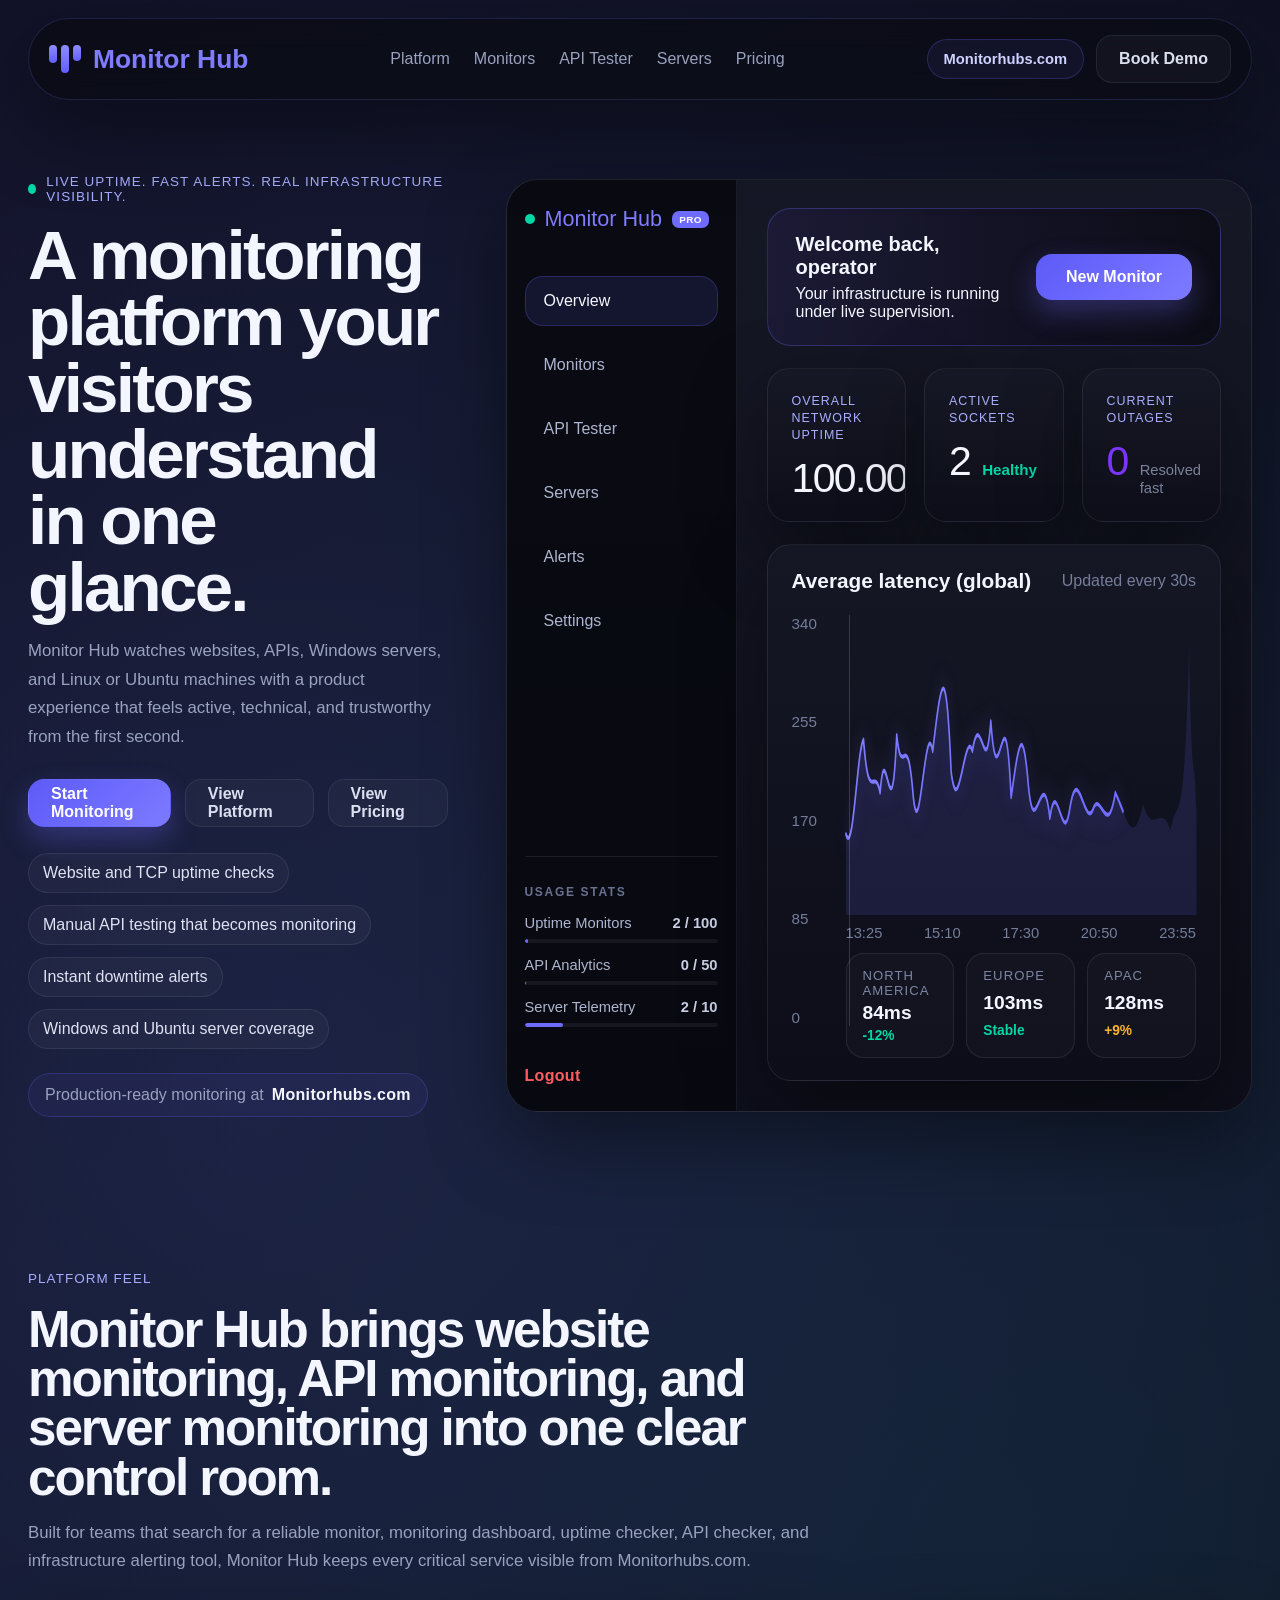
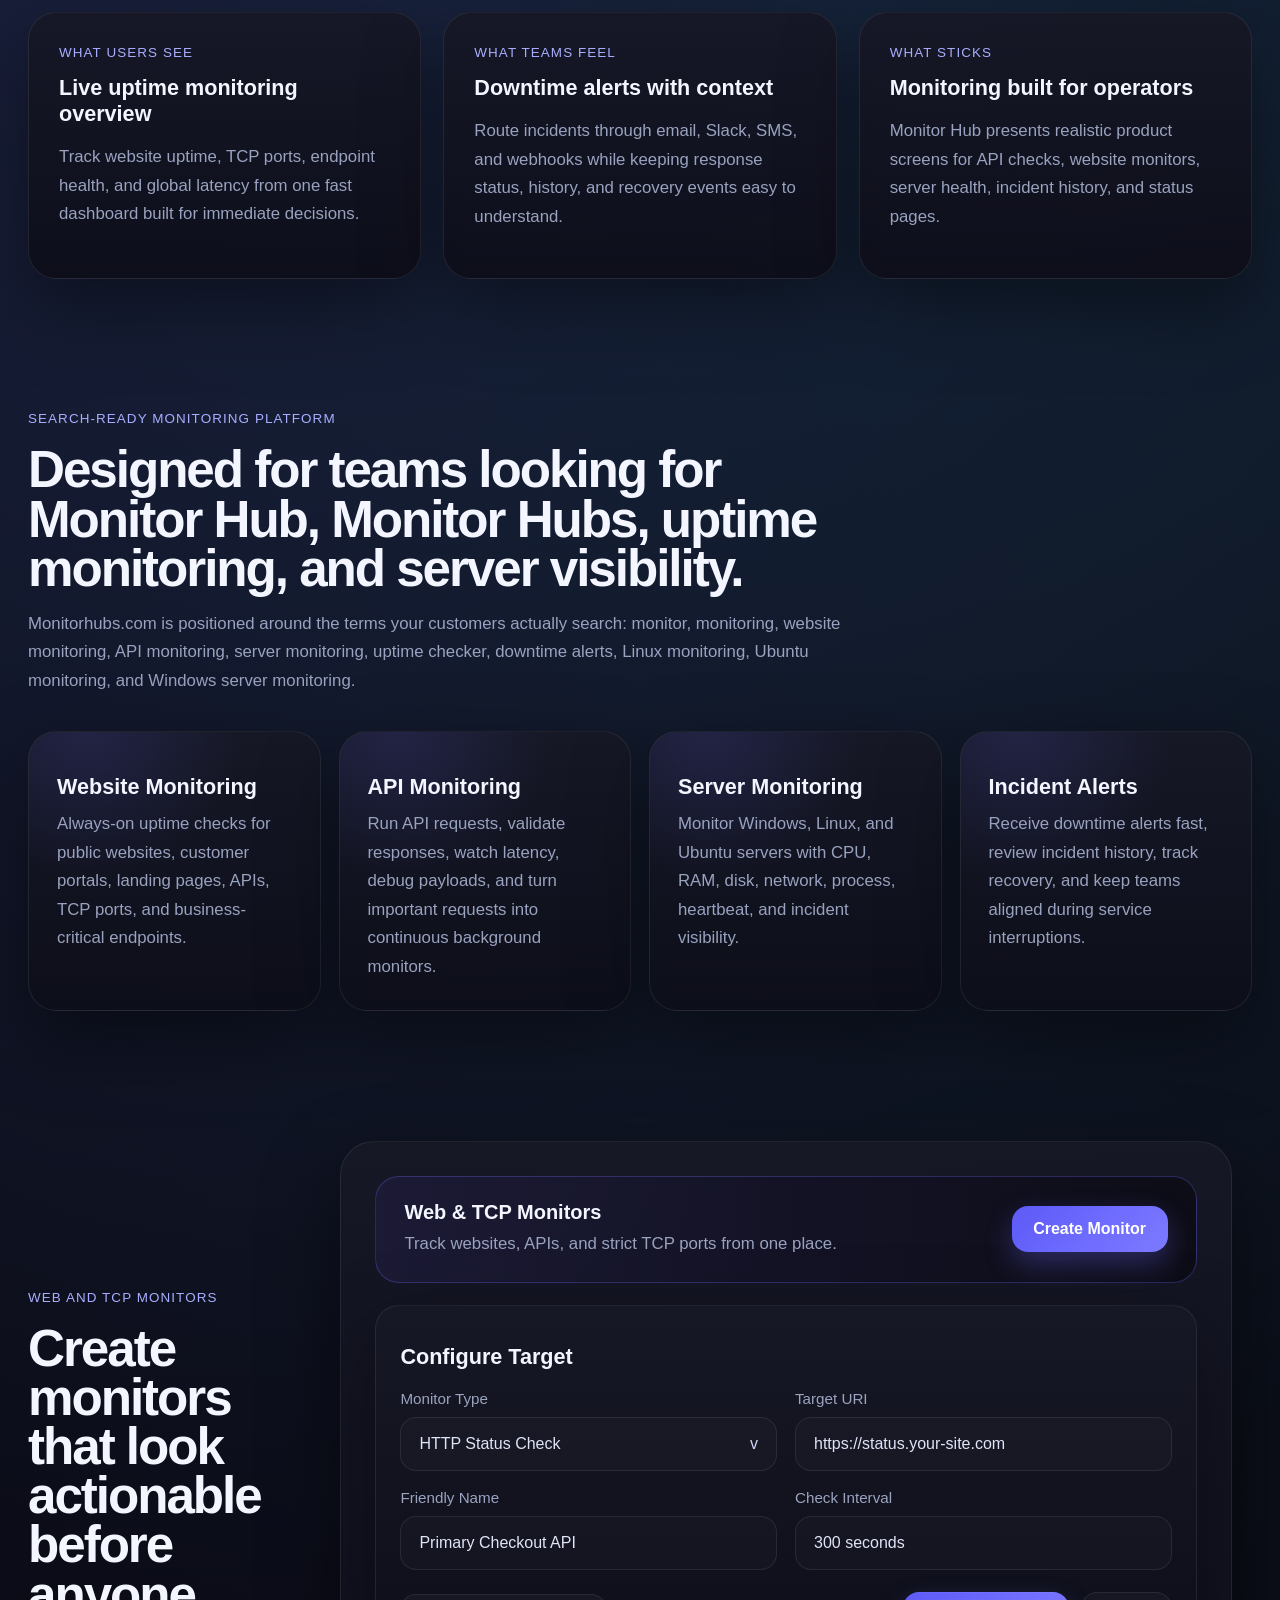
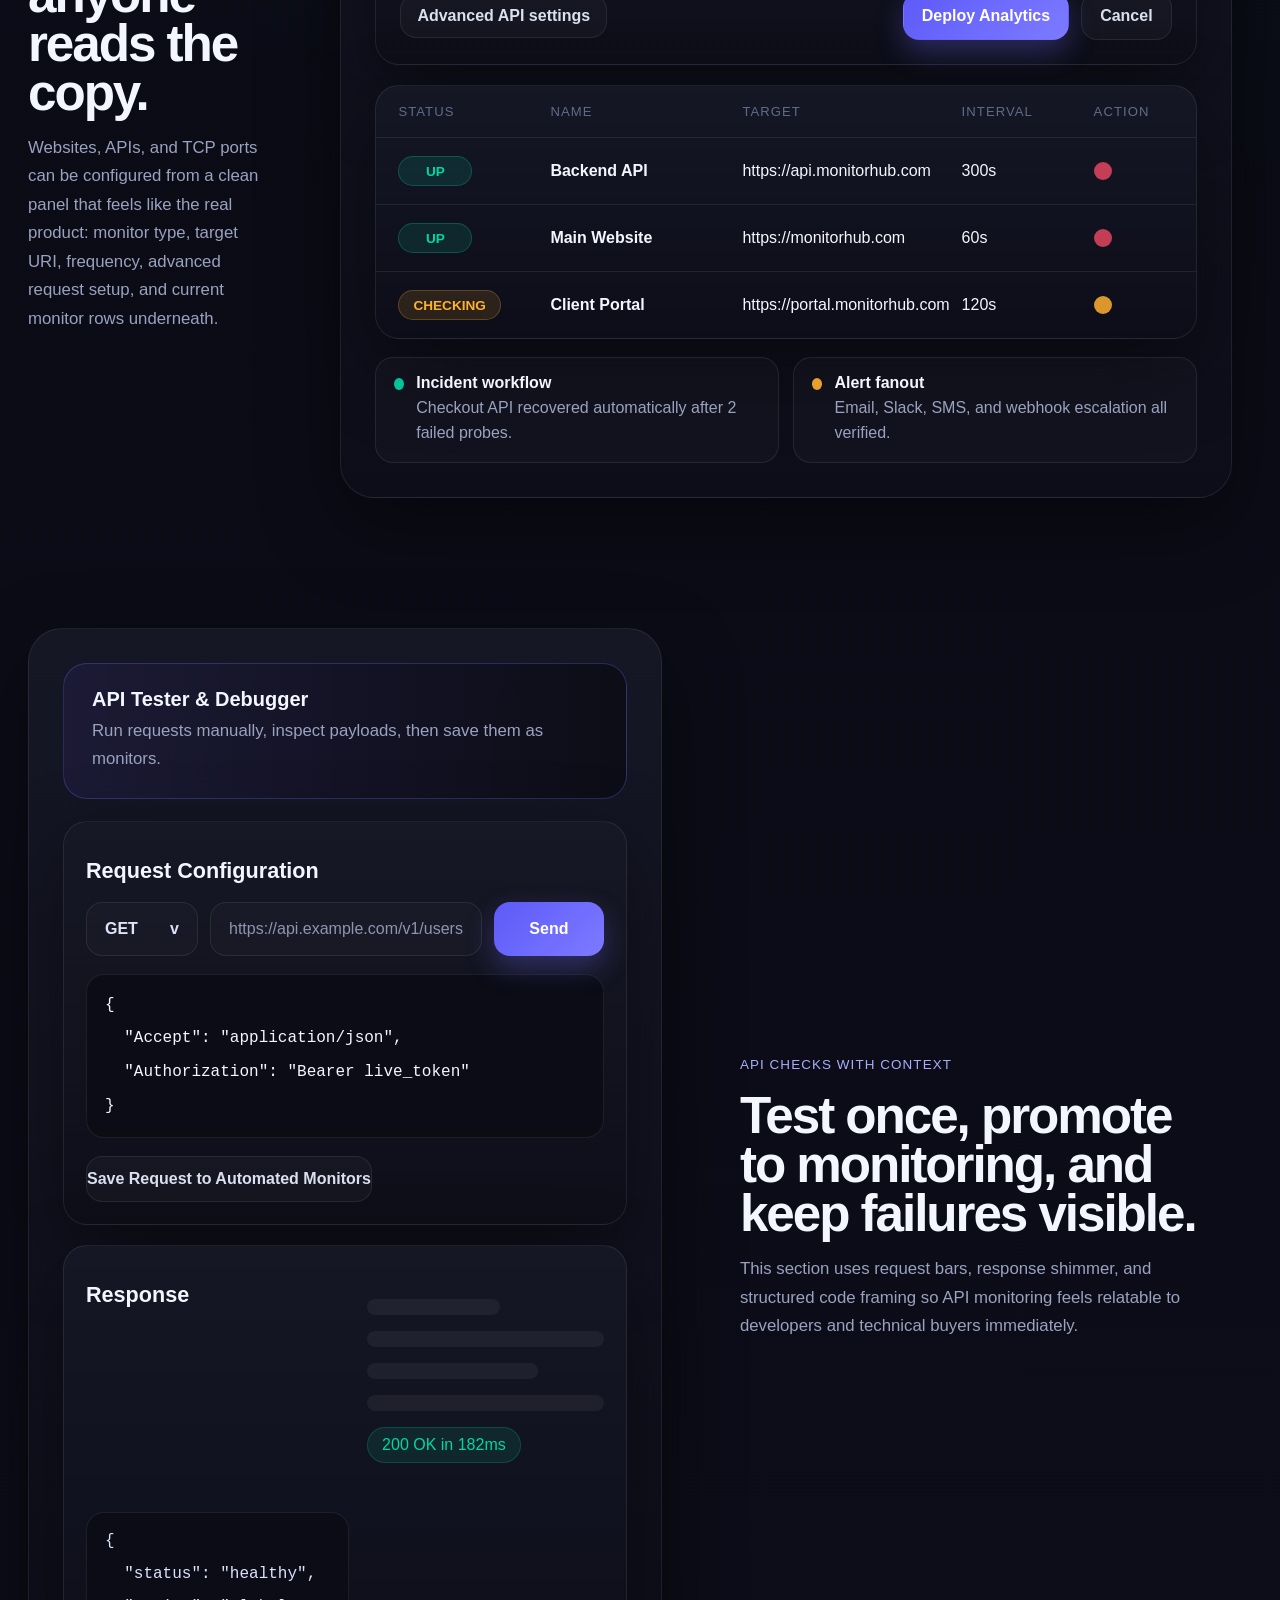
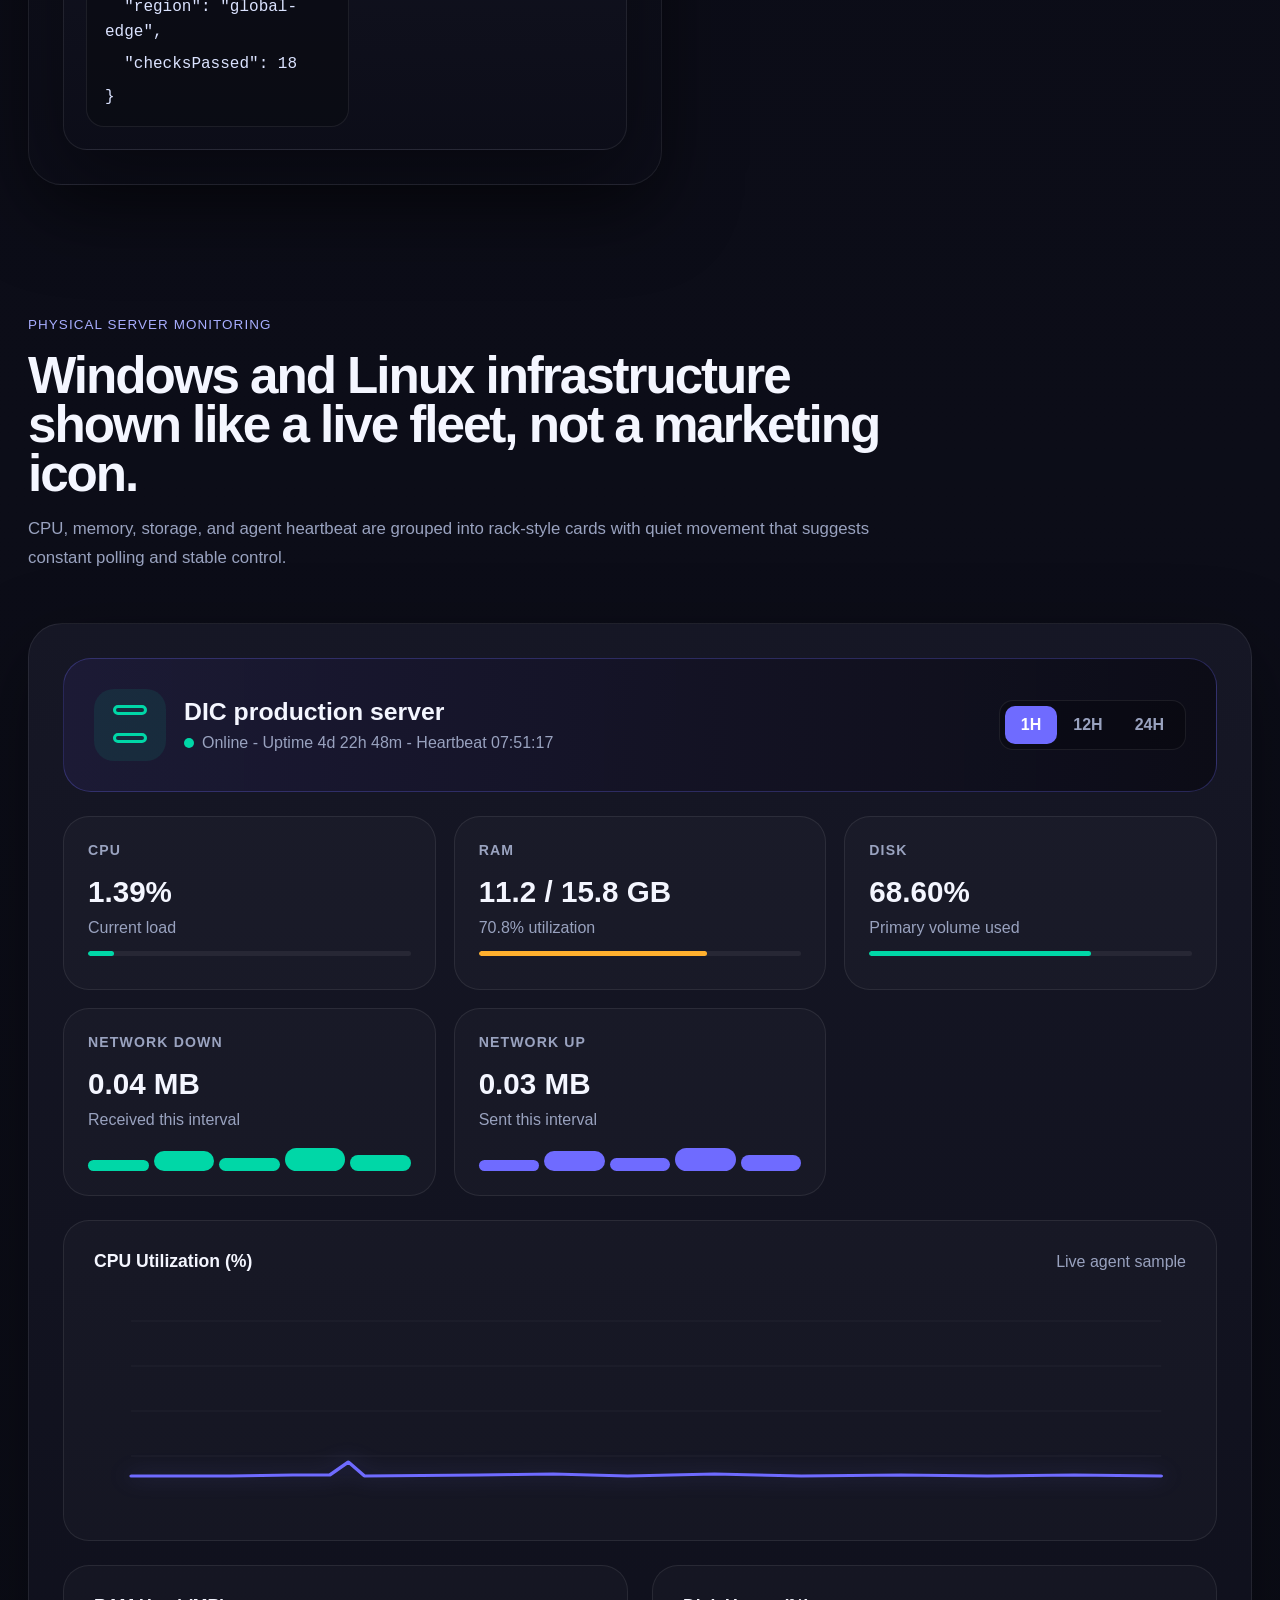
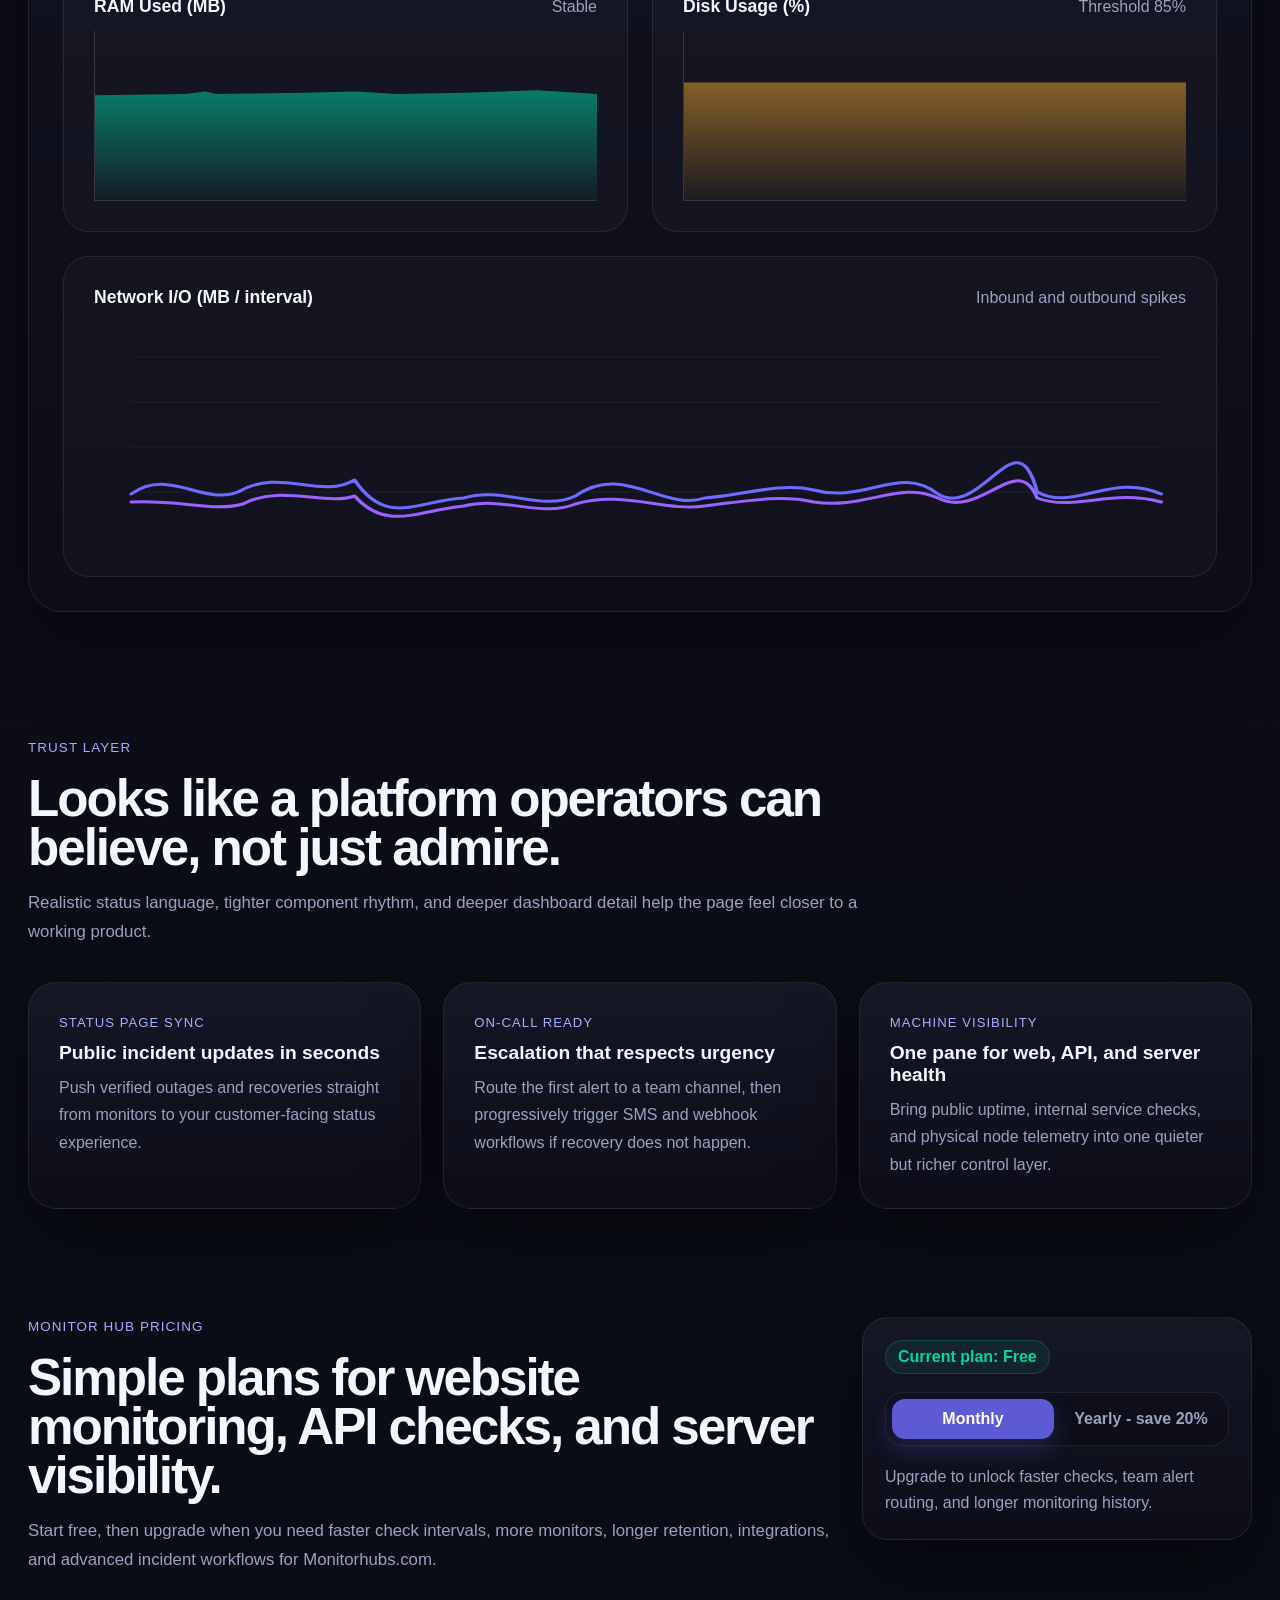
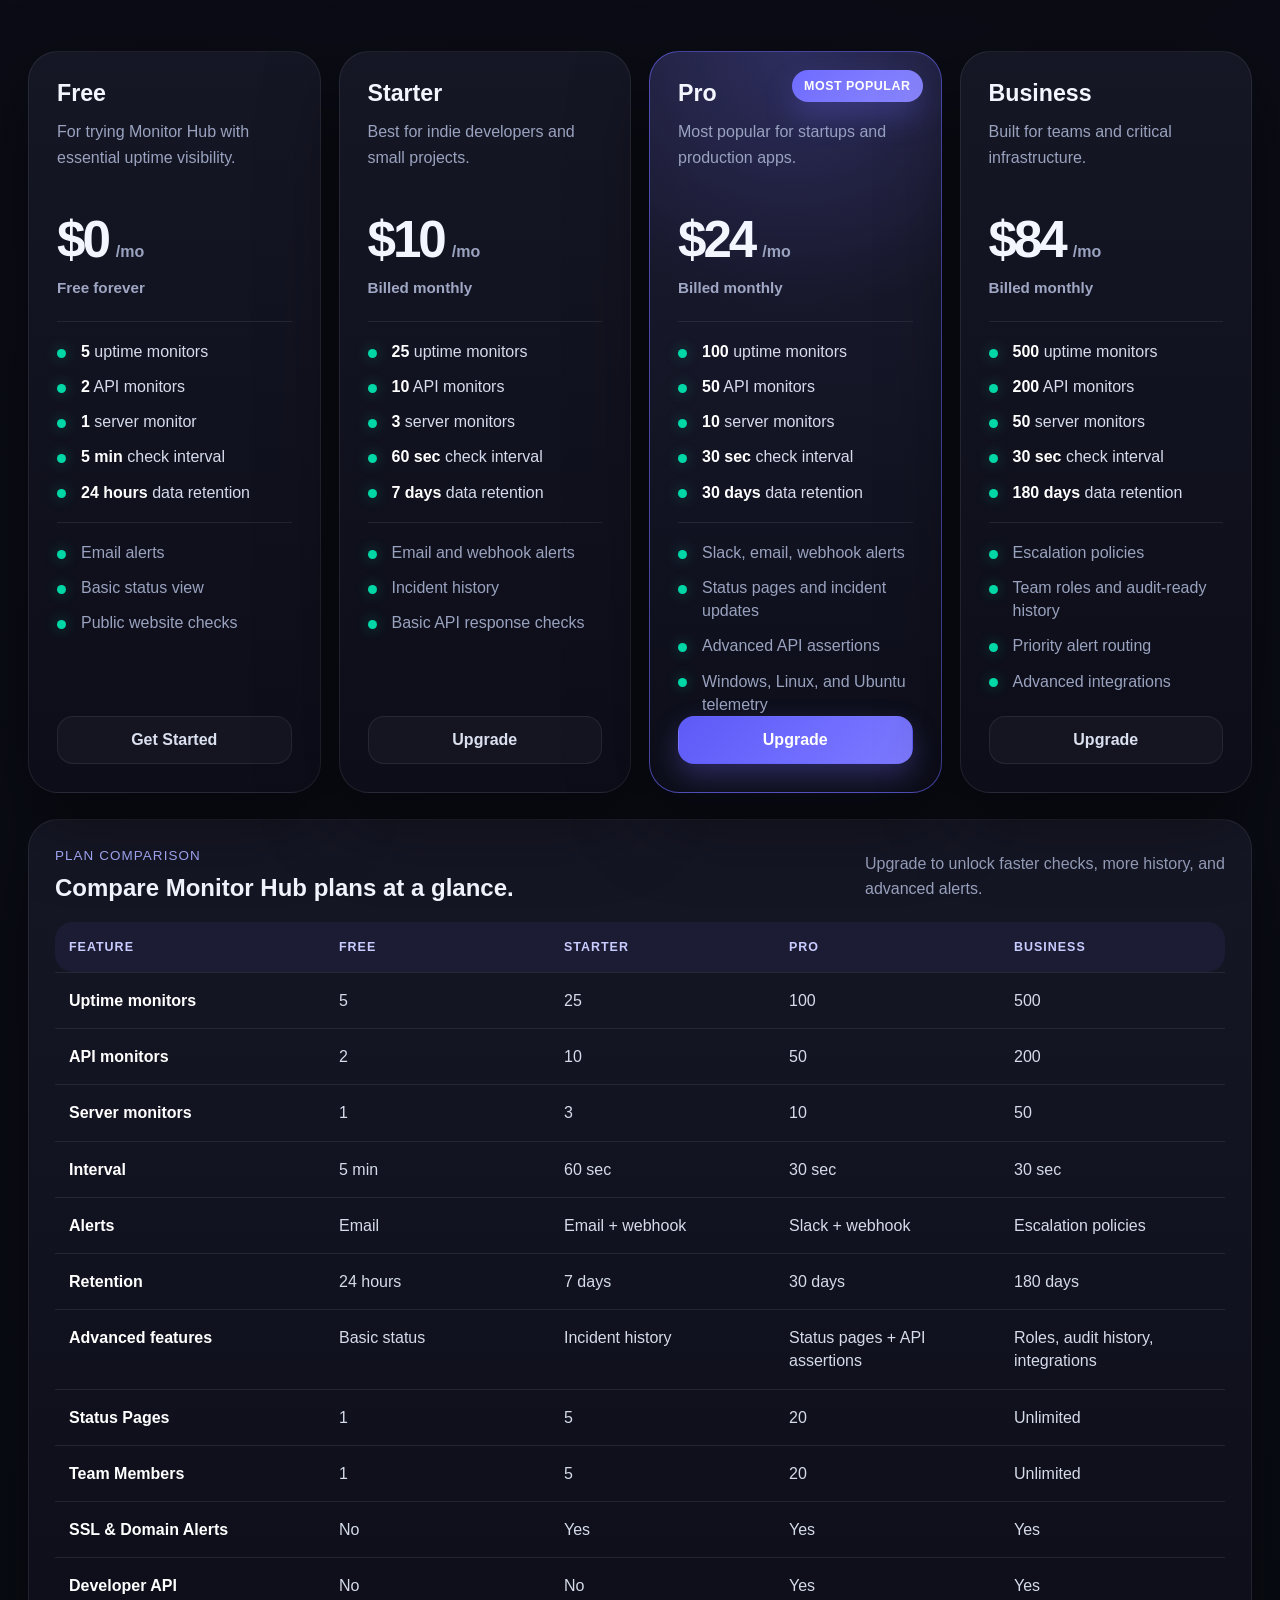
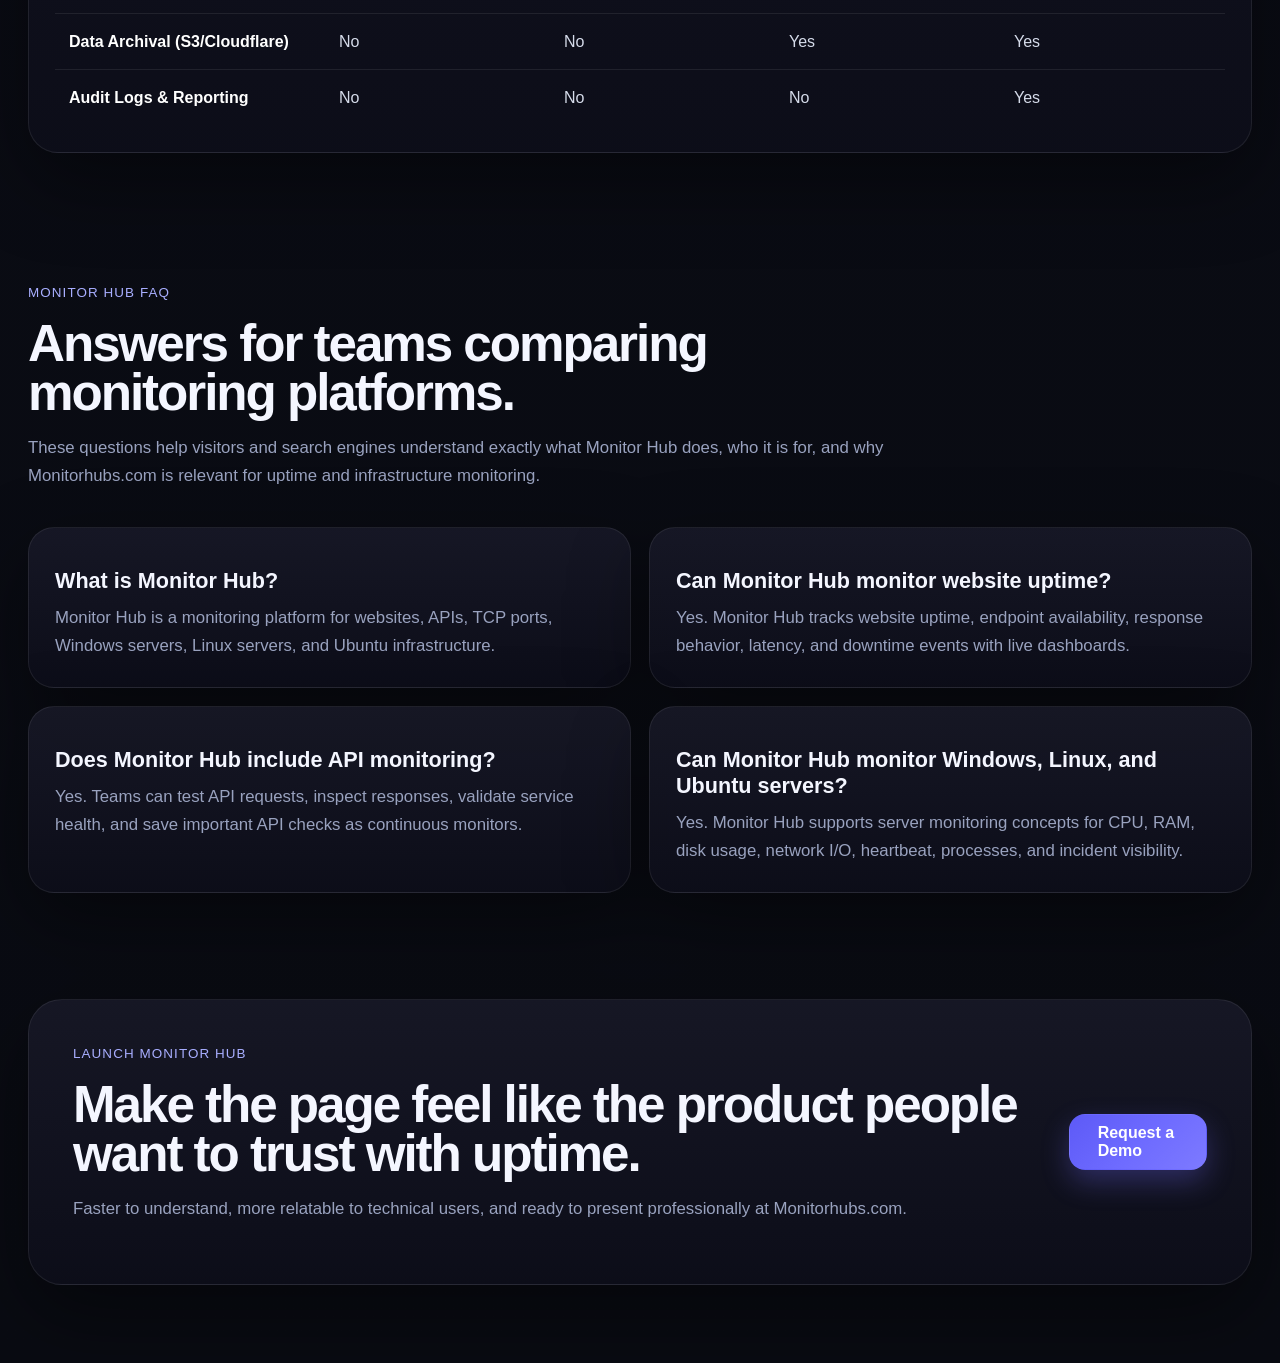
==== index.html @ fc3b584a "Add files via upload" ====
<!DOCTYPE html>
<html lang="en">
<head>
  <meta charset="UTF-8">
  <meta name="viewport" content="width=device-width, initial-scale=1.0">
  <meta
    name="description"
    content="Monitor Hub by Monitorhubs.com is a website monitoring, API monitoring, uptime monitoring, and server monitoring platform with instant alerts for Windows, Linux, and Ubuntu infrastructure."
  >
  <meta
    name="keywords"
    content="Monitor Hub, Monitor Hubs, Monitorhubs.com, monitor, monitoring, website monitoring, uptime monitoring, API monitoring, server monitoring, Linux monitoring, Ubuntu monitoring, Windows server monitoring, downtime alerts, uptime checker, API checker"
  >
  <meta name="author" content="Monitor Hub">
  <meta name="robots" content="index, follow, max-image-preview:large, max-snippet:-1, max-video-preview:-1">
  <meta name="theme-color" content="#090913">
  <link rel="canonical" href="https://monitorhubs.com/">

  <meta property="og:type" content="website">
  <meta property="og:site_name" content="Monitor Hub">
  <meta property="og:title" content="Monitor Hub | Website, API, Uptime & Server Monitoring">
  <meta
    property="og:description"
    content="Monitor Hub helps teams monitor websites, APIs, TCP ports, Windows servers, Linux servers, and Ubuntu machines with live dashboards and instant downtime alerts."
  >
  <meta property="og:url" content="https://monitorhubs.com/">
  <meta property="og:image" content="https://monitorhubs.com/monitor-hub-preview.png">
  <meta property="og:image:alt" content="Monitor Hub monitoring dashboard preview">

  <meta name="twitter:card" content="summary_large_image">
  <meta name="twitter:title" content="Monitor Hub | Website, API, Uptime & Server Monitoring">
  <meta
    name="twitter:description"
    content="A professional monitoring platform for uptime checks, API testing, incident alerts, and Windows, Linux, and Ubuntu server visibility."
  >
  <meta name="twitter:image" content="https://monitorhubs.com/monitor-hub-preview.png">

  <title>Monitor Hub | Website, API, Uptime & Server Monitoring Platform</title>
  <link rel="stylesheet" href="styles.css">
  <script type="application/ld+json">
    {
      "@context": "https://schema.org",
      "@graph": [
        {
          "@type": "Organization",
          "@id": "https://monitorhubs.com/#organization",
          "name": "Monitor Hub",
          "alternateName": ["Monitor Hubs", "Monitorhubs.com"],
          "url": "https://monitorhubs.com/",
          "logo": "https://monitorhubs.com/logo.png",
          "sameAs": []
        },
        {
          "@type": "WebSite",
          "@id": "https://monitorhubs.com/#website",
          "url": "https://monitorhubs.com/",
          "name": "Monitor Hub",
          "alternateName": "Monitor Hubs",
          "publisher": {
            "@id": "https://monitorhubs.com/#organization"
          },
          "potentialAction": {
            "@type": "SearchAction",
            "target": "https://monitorhubs.com/?s={search_term_string}",
            "query-input": "required name=search_term_string"
          }
        },
        {
          "@type": "SoftwareApplication",
          "@id": "https://monitorhubs.com/#software",
          "name": "Monitor Hub",
          "alternateName": "Monitor Hubs",
          "url": "https://monitorhubs.com/",
          "applicationCategory": "MonitoringApplication",
          "operatingSystem": "Web, Windows, Linux, Ubuntu",
          "description": "Monitor Hub is a website monitoring, API monitoring, uptime monitoring, and server monitoring platform with live dashboards and instant downtime alerts.",
          "offers": {
            "@type": "Offer",
            "price": "0",
            "priceCurrency": "USD",
            "availability": "https://schema.org/InStock"
          },
          "publisher": {
            "@id": "https://monitorhubs.com/#organization"
          },
          "featureList": [
            "Website uptime monitoring",
            "API monitoring and API testing",
            "TCP port monitoring",
            "Windows server monitoring",
            "Linux and Ubuntu server monitoring",
            "Instant downtime alerts",
            "Incident history and status visibility"
          ]
        },
        {
          "@type": "FAQPage",
          "@id": "https://monitorhubs.com/#faq",
          "mainEntity": [
            {
              "@type": "Question",
              "name": "What is Monitor Hub?",
              "acceptedAnswer": {
                "@type": "Answer",
                "text": "Monitor Hub is a monitoring platform for websites, APIs, TCP ports, Windows servers, Linux servers, and Ubuntu infrastructure with live dashboards and instant alerts."
              }
            },
            {
              "@type": "Question",
              "name": "Can Monitor Hub monitor website uptime?",
              "acceptedAnswer": {
                "@type": "Answer",
                "text": "Yes. Monitor Hub can track website uptime, endpoint availability, TCP ports, response behavior, and downtime events."
              }
            },
            {
              "@type": "Question",
              "name": "Does Monitor Hub support API monitoring?",
              "acceptedAnswer": {
                "@type": "Answer",
                "text": "Yes. Monitor Hub includes API testing and API monitoring so teams can run requests, inspect responses, and convert important checks into continuous monitors."
              }
            },
            {
              "@type": "Question",
              "name": "Can Monitor Hub monitor servers?",
              "acceptedAnswer": {
                "@type": "Answer",
                "text": "Yes. Monitor Hub is designed for physical and cloud server monitoring across Windows, Linux, and Ubuntu machines, including CPU, RAM, disk, network, and heartbeat visibility."
              }
            }
          ]
        }
      ]
    }
  </script>
</head>
<body>
  <div class="page-shell">
    <header class="site-header">
      <a class="brand" href="#top" aria-label="Monitor Hub home">
        <span class="brand-mark" aria-hidden="true">
          <span></span>
          <span></span>
          <span></span>
        </span>
        <span class="brand-text">Monitor Hub</span>
      </a>
      <nav class="site-nav" aria-label="Primary">
        <a href="#platform">Platform</a>
        <a href="#monitors">Monitors</a>
        <a href="#api">API Tester</a>
        <a href="#servers">Servers</a>
        <a href="#pricing">Pricing</a>
      </nav>
      <div class="header-actions">
        <span class="domain-chip">Monitorhubs.com</span>
        <a class="button ghost" href="#contact">Book Demo</a>
      </div>
    </header>

    <main id="top">
      <section class="hero">
        <div class="hero-copy reveal">
          <div class="eyebrow">
            <span class="status-dot"></span>
            Live uptime. Fast alerts. Real infrastructure visibility.
          </div>
          <h1>A monitoring platform your visitors understand in one glance.</h1>
          <p class="hero-text">
            Monitor Hub watches websites, APIs, Windows servers, and Linux or Ubuntu machines with a
            product experience that feels active, technical, and trustworthy from the first second.
          </p>
          <div class="hero-actions">
            <a class="button primary" href="#contact">Start Monitoring</a>
            <a class="button secondary" href="#platform">View Platform</a>
            <a class="button secondary" href="#pricing">View Pricing</a>
          </div>
          <ul class="trust-row" aria-label="Highlights">
            <li>Website and TCP uptime checks</li>
            <li>Manual API testing that becomes monitoring</li>
            <li>Instant downtime alerts</li>
            <li>Windows and Ubuntu server coverage</li>
          </ul>
          <div class="domain-line">
            <span>Production-ready monitoring at</span>
            <strong>Monitorhubs.com</strong>
          </div>
        </div>

        <div class="hero-visual reveal" aria-hidden="true">
          <div class="dashboard-preview glass">
            <aside class="dash-sidebar">
              <div class="sidebar-brand">
                <span class="sidebar-pulse"></span>
                <span>Monitor Hub</span>
                <b>PRO</b>
              </div>
              <ul class="sidebar-menu">
                <li class="active">Overview</li>
                <li>Monitors</li>
                <li>API Tester</li>
                <li>Servers</li>
                <li>Alerts</li>
                <li>Settings</li>
              </ul>
              <div class="usage-stats">
                <span class="usage-title">Usage Stats</span>
                <div class="usage-row">
                  <span>Uptime Monitors</span>
                  <strong>2 / 100</strong>
                </div>
                <div class="usage-bar"><span style="width: 2%"></span></div>
                <div class="usage-row">
                  <span>API Analytics</span>
                  <strong>0 / 50</strong>
                </div>
                <div class="usage-bar"><span style="width: 1%"></span></div>
                <div class="usage-row">
                  <span>Server Telemetry</span>
                  <strong>2 / 10</strong>
                </div>
                <div class="usage-bar"><span style="width: 20%"></span></div>
              </div>
              <div class="logout-row">Logout</div>
            </aside>

            <div class="dash-main">
              <div class="dash-welcome">
                <div>
                  <strong>Welcome back, operator</strong>
                  <p>Your infrastructure is running under live supervision.</p>
                </div>
                <span class="panel-button">New Monitor</span>
              </div>

              <div class="stats-grid">
                <article class="stat-panel">
                  <span class="panel-label">Overall network uptime</span>
                  <div class="panel-metric">
                    <span class="metric-big">100.00%</span>
                    <span class="metric-live">Live</span>
                  </div>
                </article>
                <article class="stat-panel">
                  <span class="panel-label">Active sockets</span>
                  <div class="panel-metric">
                    <span class="metric-big">2</span>
                    <span class="metric-ok">Healthy</span>
                  </div>
                </article>
                <article class="stat-panel">
                  <span class="panel-label">Current outages</span>
                  <div class="panel-metric">
                    <span class="metric-big accent-warn">0</span>
                    <span class="metric-dim">Resolved fast</span>
                  </div>
                </article>
              </div>

              <article class="latency-panel">
                <div class="latency-head">
                  <strong>Average latency (global)</strong>
                  <span>Updated every 30s</span>
                </div>
                <div class="chart-grid">
                  <span>340</span>
                  <span>255</span>
                  <span>170</span>
                  <span>85</span>
                  <span>0</span>
                </div>
                <svg class="latency-chart" viewBox="0 0 760 260" preserveAspectRatio="none">
                  <defs>
                    <linearGradient id="chartStroke" x1="0%" x2="100%" y1="0%" y2="0%">
                      <stop offset="0%" stop-color="#7f7cff"></stop>
                      <stop offset="100%" stop-color="#6b68ff"></stop>
                    </linearGradient>
                    <linearGradient id="chartFill" x1="0%" x2="0%" y1="0%" y2="100%">
                      <stop offset="0%" stop-color="rgba(107, 104, 255, 0.35)"></stop>
                      <stop offset="100%" stop-color="rgba(107, 104, 255, 0)"></stop>
                    </linearGradient>
                  </defs>
                  <path class="chart-area" d="M0,190 C16,212 24,116 38,108 C50,170 62,128 74,154 C86,92 98,210 110,104 C122,150 132,88 146,158 C160,208 172,82 188,118 C204,64 216,22 228,136 C244,186 258,94 274,118 C292,74 302,154 314,92 C330,180 344,38 358,158 C372,120 382,82 396,150 C410,204 426,120 442,176 C458,132 470,210 486,166 C504,124 518,188 536,168 C552,150 566,198 584,154 C606,172 622,206 644,164 C666,194 686,160 704,188 C722,148 732,204 744,28 C750,172 758,112 760,168 L760,260 L0,260 Z"></path>
                  <path class="chart-line" d="M0,190 C16,212 24,116 38,108 C50,170 62,128 74,154 C86,92 98,210 110,104 C122,150 132,88 146,158 C160,208 172,82 188,118 C204,64 216,22 228,136 C244,186 258,94 274,118 C292,74 302,154 314,92 C330,180 344,38 358,158 C372,120 382,82 396,150 C410,204 426,120 442,176 C458,132 470,210 486,166 C504,124 518,188 536,168 C552,150 566,198 584,154 C606,172 622,206 644,164 C666,194 686,160 704,188 C722,148 732,204 744,28 C750,172 758,112 760,168"></path>
                </svg>
                <div class="chart-times">
                  <span>13:25</span>
                  <span>15:10</span>
                  <span>17:30</span>
                  <span>20:50</span>
                  <span>23:55</span>
                </div>
                <div class="metric-rail">
                  <div class="rail-card">
                    <span class="rail-label">North America</span>
                    <strong>84ms</strong>
                    <span class="rail-trend good">-12%</span>
                  </div>
                  <div class="rail-card">
                    <span class="rail-label">Europe</span>
                    <strong>103ms</strong>
                    <span class="rail-trend good">Stable</span>
                  </div>
                  <div class="rail-card">
                    <span class="rail-label">APAC</span>
                    <strong>128ms</strong>
                    <span class="rail-trend warn">+9%</span>
                  </div>
                </div>
              </article>
            </div>
          </div>
        </div>
      </section>

      <section id="platform" class="platform reveal">
        <div class="section-head">
          <span class="section-kicker">Platform feel</span>
          <h2>Monitor Hub brings website monitoring, API monitoring, and server monitoring into one clear control room.</h2>
          <p>
            Built for teams that search for a reliable monitor, monitoring dashboard, uptime checker,
            API checker, and infrastructure alerting tool, Monitor Hub keeps every critical service
            visible from Monitorhubs.com.
          </p>
        </div>

        <div class="platform-grid">
          <article class="platform-card">
            <span class="card-kicker">What users see</span>
            <h3>Live uptime monitoring overview</h3>
            <p>Track website uptime, TCP ports, endpoint health, and global latency from one fast dashboard built for immediate decisions.</p>
          </article>
          <article class="platform-card">
            <span class="card-kicker">What teams feel</span>
            <h3>Downtime alerts with context</h3>
            <p>Route incidents through email, Slack, SMS, and webhooks while keeping response status, history, and recovery events easy to understand.</p>
          </article>
          <article class="platform-card">
            <span class="card-kicker">What sticks</span>
            <h3>Monitoring built for operators</h3>
            <p>Monitor Hub presents realistic product screens for API checks, website monitors, server health, incident history, and status pages.</p>
          </article>
        </div>
      </section>

      <section class="seo-section reveal">
        <div class="section-head">
          <span class="section-kicker">Search-ready monitoring platform</span>
          <h2>Designed for teams looking for Monitor Hub, Monitor Hubs, uptime monitoring, and server visibility.</h2>
          <p>
            Monitorhubs.com is positioned around the terms your customers actually search: monitor,
            monitoring, website monitoring, API monitoring, server monitoring, uptime checker,
            downtime alerts, Linux monitoring, Ubuntu monitoring, and Windows server monitoring.
          </p>
        </div>

        <div class="seo-grid">
          <article class="seo-card glass">
            <h3>Website Monitoring</h3>
            <p>Always-on uptime checks for public websites, customer portals, landing pages, APIs, TCP ports, and business-critical endpoints.</p>
          </article>
          <article class="seo-card glass">
            <h3>API Monitoring</h3>
            <p>Run API requests, validate responses, watch latency, debug payloads, and turn important requests into continuous background monitors.</p>
          </article>
          <article class="seo-card glass">
            <h3>Server Monitoring</h3>
            <p>Monitor Windows, Linux, and Ubuntu servers with CPU, RAM, disk, network, process, heartbeat, and incident visibility.</p>
          </article>
          <article class="seo-card glass">
            <h3>Incident Alerts</h3>
            <p>Receive downtime alerts fast, review incident history, track recovery, and keep teams aligned during service interruptions.</p>
          </article>
        </div>
      </section>

      <section id="monitors" class="feature-section monitors">
        <div class="feature-copy reveal">
          <span class="section-kicker">Web and TCP monitors</span>
          <h2>Create monitors that look actionable before anyone reads the copy.</h2>
          <p>
            Websites, APIs, and TCP ports can be configured from a clean panel that feels like the real product:
            monitor type, target URI, frequency, advanced request setup, and current monitor rows underneath.
          </p>
        </div>

        <div class="feature-panel glass reveal">
          <div class="panel-banner">
            <div>
              <strong>Web &amp; TCP Monitors</strong>
              <p>Track websites, APIs, and strict TCP ports from one place.</p>
            </div>
            <span class="panel-button">Create Monitor</span>
          </div>

          <div class="config-card">
            <h3>Configure Target</h3>
            <div class="config-form">
              <div class="field">
                <label>Monitor Type</label>
                <div class="input static-select">HTTP Status Check</div>
              </div>
              <div class="field">
                <label>Target URI</label>
                <div class="input">https://status.your-site.com</div>
              </div>
              <div class="field">
                <label>Friendly Name</label>
                <div class="input">Primary Checkout API</div>
              </div>
              <div class="field">
                <label>Check Interval</label>
                <div class="input">300 seconds</div>
              </div>
            </div>
            <div class="config-actions">
              <span class="tag-button">Advanced API settings</span>
              <div class="button-row">
                <span class="button primary fake-button">Deploy Analytics</span>
                <span class="button secondary fake-button">Cancel</span>
              </div>
            </div>
          </div>

          <div class="monitor-table">
            <div class="table-head">
              <span>Status</span>
              <span>Name</span>
              <span>Target</span>
              <span>Interval</span>
              <span>Action</span>
            </div>
            <div class="table-row">
              <span class="status-pill up">UP</span>
              <strong>Backend API</strong>
              <span>https://api.monitorhub.com</span>
              <span>300s</span>
              <span class="action-dot"></span>
            </div>
            <div class="table-row">
              <span class="status-pill up">UP</span>
              <strong>Main Website</strong>
              <span>https://monitorhub.com</span>
              <span>60s</span>
              <span class="action-dot"></span>
            </div>
            <div class="table-row">
              <span class="status-pill checking">CHECKING</span>
              <strong>Client Portal</strong>
              <span>https://portal.monitorhub.com</span>
              <span>120s</span>
              <span class="action-dot warm"></span>
            </div>
          </div>

          <div class="incident-strip">
            <div class="incident-item">
              <span class="incident-dot active"></span>
              <div>
                <strong>Incident workflow</strong>
                <p>Checkout API recovered automatically after 2 failed probes.</p>
              </div>
            </div>
            <div class="incident-item">
              <span class="incident-dot"></span>
              <div>
                <strong>Alert fanout</strong>
                <p>Email, Slack, SMS, and webhook escalation all verified.</p>
              </div>
            </div>
          </div>
        </div>
      </section>

      <section id="api" class="feature-section api-layout">
        <div class="feature-panel glass reveal">
          <div class="panel-banner">
            <div>
              <strong>API Tester &amp; Debugger</strong>
              <p>Run requests manually, inspect payloads, then save them as monitors.</p>
            </div>
          </div>

          <div class="api-console">
            <div class="request-box">
              <h3>Request Configuration</h3>
              <div class="request-row">
                <span class="method-pill">GET</span>
                <div class="url-bar">https://api.example.com/v1/users</div>
                <span class="panel-button small">Send</span>
              </div>
              <div class="code-block">
                <span>{</span>
                <span>&nbsp;&nbsp;"Accept": "application/json",</span>
                <span>&nbsp;&nbsp;"Authorization": "Bearer live_token"</span>
                <span>}</span>
              </div>
              <span class="save-request">Save Request to Automated Monitors</span>
            </div>

            <div class="response-box">
              <h3>Response</h3>
              <div class="response-stream">
                <span class="stream-line short"></span>
                <span class="stream-line"></span>
                <span class="stream-line mid"></span>
                <span class="stream-line"></span>
                <span class="response-status">200 OK in 182ms</span>
              </div>
              <div class="response-json">
                <span>{</span>
                <span>&nbsp;&nbsp;"status": "healthy",</span>
                <span>&nbsp;&nbsp;"region": "global-edge",</span>
                <span>&nbsp;&nbsp;"checksPassed": 18</span>
                <span>}</span>
              </div>
            </div>
          </div>
        </div>

        <div class="feature-copy reveal">
          <span class="section-kicker">API checks with context</span>
          <h2>Test once, promote to monitoring, and keep failures visible.</h2>
          <p>
            This section uses request bars, response shimmer, and structured code framing so API monitoring feels
            relatable to developers and technical buyers immediately.
          </p>
        </div>
      </section>

      <section id="servers" class="feature-section server-layout">
        <div class="feature-copy reveal">
          <span class="section-kicker">Physical server monitoring</span>
          <h2>Windows and Linux infrastructure shown like a live fleet, not a marketing icon.</h2>
          <p>
            CPU, memory, storage, and agent heartbeat are grouped into rack-style cards with quiet movement that suggests
            constant polling and stable control.
          </p>
        </div>

        <div class="server-detail glass reveal">
          <div class="server-detail-head">
            <div class="server-avatar">
              <span></span>
              <span></span>
            </div>
            <div>
              <strong>DIC production server</strong>
              <p><span class="online-dot"></span> Online - Uptime 4d 22h 48m - Heartbeat 07:51:17</p>
            </div>
            <div class="range-toggle" aria-hidden="true">
              <span class="active">1H</span>
              <span>12H</span>
              <span>24H</span>
            </div>
          </div>

          <div class="server-metrics">
            <article>
              <span class="metric-name">CPU</span>
              <strong>1.39%</strong>
              <p>Current load</p>
              <div class="mini-meter green"><span style="width: 8%"></span></div>
            </article>
            <article>
              <span class="metric-name">RAM</span>
              <strong>11.2 / 15.8 GB</strong>
              <p>70.8% utilization</p>
              <div class="mini-meter amber"><span style="width: 70.8%"></span></div>
            </article>
            <article>
              <span class="metric-name">Disk</span>
              <strong>68.60%</strong>
              <p>Primary volume used</p>
              <div class="mini-meter green"><span style="width: 68.6%"></span></div>
            </article>
            <article>
              <span class="metric-name">Network Down</span>
              <strong>0.04 MB</strong>
              <p>Received this interval</p>
              <div class="spark-bars">
                <span></span><span></span><span></span><span></span><span></span>
              </div>
            </article>
            <article>
              <span class="metric-name">Network Up</span>
              <strong>0.03 MB</strong>
              <p>Sent this interval</p>
              <div class="spark-bars purple">
                <span></span><span></span><span></span><span></span><span></span>
              </div>
            </article>
          </div>

          <div class="server-chart-card">
            <div class="server-chart-title">
              <strong>CPU Utilization (%)</strong>
              <span>Live agent sample</span>
            </div>
            <svg class="server-line-chart" viewBox="0 0 880 220" preserveAspectRatio="none">
              <path class="server-grid-line" d="M30 35 H860 M30 80 H860 M30 125 H860 M30 170 H860"></path>
              <path class="server-cpu-line" d="M30,190 L110,190 L160,189 L190,189 L205,176 L218,190 L310,189 L370,188 L430,190 L500,188 L570,190 L650,189 L720,190 L790,189 L860,190"></path>
            </svg>
          </div>

          <div class="server-chart-row">
            <div class="server-chart-card small">
              <div class="server-chart-title">
                <strong>RAM Used (MB)</strong>
                <span>Stable</span>
              </div>
              <div class="area-chart ram-chart"></div>
            </div>
            <div class="server-chart-card small">
              <div class="server-chart-title">
                <strong>Disk Usage (%)</strong>
                <span>Threshold 85%</span>
              </div>
              <div class="area-chart disk-chart"></div>
            </div>
          </div>

          <div class="server-chart-card">
            <div class="server-chart-title">
              <strong>Network I/O (MB / interval)</strong>
              <span>Inbound and outbound spikes</span>
            </div>
            <svg class="server-line-chart network-chart" viewBox="0 0 880 220" preserveAspectRatio="none">
              <path class="server-grid-line" d="M30 35 H860 M30 80 H860 M30 125 H860 M30 170 H860"></path>
              <path class="network-in" d="M30,172 C60,145 88,184 116,170 C150,145 182,178 210,158 C236,206 262,178 298,176 C330,164 360,190 388,174 C426,140 460,190 492,176 C520,174 552,160 580,168 C620,182 650,142 680,172 C715,198 744,92 760,170 C790,190 820,150 860,172"></path>
              <path class="network-out" d="M30,180 C72,178 96,190 120,182 C150,162 186,184 210,174 C236,210 262,188 298,184 C330,174 360,196 388,182 C426,168 460,190 492,184 C520,180 552,172 580,180 C620,188 650,158 680,176 C715,198 744,128 760,176 C790,190 820,166 860,180"></path>
            </svg>
          </div>
        </div>
      </section>

      <section class="proof-section reveal">
        <div class="section-head">
          <span class="section-kicker">Trust layer</span>
          <h2>Looks like a platform operators can believe, not just admire.</h2>
          <p>
            Realistic status language, tighter component rhythm, and deeper dashboard detail help the page feel closer to a working product.
          </p>
        </div>
        <div class="proof-grid">
          <article class="proof-card glass">
            <span class="proof-title">Status page sync</span>
            <strong>Public incident updates in seconds</strong>
            <p>Push verified outages and recoveries straight from monitors to your customer-facing status experience.</p>
          </article>
          <article class="proof-card glass">
            <span class="proof-title">On-call ready</span>
            <strong>Escalation that respects urgency</strong>
            <p>Route the first alert to a team channel, then progressively trigger SMS and webhook workflows if recovery does not happen.</p>
          </article>
          <article class="proof-card glass">
            <span class="proof-title">Machine visibility</span>
            <strong>One pane for web, API, and server health</strong>
            <p>Bring public uptime, internal service checks, and physical node telemetry into one quieter but richer control layer.</p>
          </article>
        </div>
      </section>

      <section class="pricing-section reveal" id="pricing">
        <div class="pricing-head">
          <div class="section-head">
            <span class="section-kicker">Monitor Hub Pricing</span>
            <h2>Simple plans for website monitoring, API checks, and server visibility.</h2>
            <p>
              Start free, then upgrade when you need faster check intervals, more monitors, longer retention,
              integrations, and advanced incident workflows for Monitorhubs.com.
            </p>
          </div>
          <div class="billing-card glass" aria-label="Billing details">
            <span class="current-plan">Current plan: Free</span>
            <div class="billing-toggle" aria-label="Choose billing period">
              <button class="active" type="button" data-billing-option="monthly" aria-pressed="true">Monthly</button>
              <button type="button" data-billing-option="yearly" aria-pressed="false">Yearly - save 20%</button>
            </div>
            <p>Upgrade to unlock faster checks, team alert routing, and longer monitoring history.</p>
          </div>
        </div>

        <div class="pricing-grid">
          <article class="pricing-card glass">
            <div class="plan-top">
              <span class="plan-name">Free</span>
              <p>For trying Monitor Hub with essential uptime visibility.</p>
            </div>
            <div class="plan-price">
              <strong data-monthly="$0" data-yearly="$0">$0</strong>
              <span>/mo</span>
            </div>
            <p class="price-note" data-monthly-note="Free forever" data-yearly-note="Free forever">Free forever</p>
            <ul class="plan-limits">
              <li><strong>5</strong> uptime monitors</li>
              <li><strong>2</strong> API monitors</li>
              <li><strong>1</strong> server monitor</li>
              <li><strong>5 min</strong> check interval</li>
              <li><strong>24 hours</strong> data retention</li>
            </ul>
            <ul class="plan-features">
              <li>Email alerts</li>
              <li>Basic status view</li>
              <li>Public website checks</li>
            </ul>
            <a class="button secondary plan-cta" href="#contact">Get Started</a>
          </article>

          <article class="pricing-card glass">
            <div class="plan-top">
              <span class="plan-name">Starter</span>
              <p>Best for indie developers and small projects.</p>
            </div>
            <div class="plan-price">
              <strong data-monthly="$10" data-yearly="$8">$10</strong>
              <span>/mo</span>
            </div>
            <p class="price-note" data-monthly-note="Billed monthly" data-yearly-note="Billed $96/year">Billed monthly</p>
            <ul class="plan-limits">
              <li><strong>25</strong> uptime monitors</li>
              <li><strong>10</strong> API monitors</li>
              <li><strong>3</strong> server monitors</li>
              <li><strong>60 sec</strong> check interval</li>
              <li><strong>7 days</strong> data retention</li>
            </ul>
            <ul class="plan-features">
              <li>Email and webhook alerts</li>
              <li>Incident history</li>
              <li>Basic API response checks</li>
            </ul>
            <a class="button secondary plan-cta" href="#contact">Upgrade</a>
          </article>

          <article class="pricing-card glass featured-plan">
            <div class="popular-badge">Most Popular</div>
            <div class="plan-top">
              <span class="plan-name">Pro</span>
              <p>Most popular for startups and production apps.</p>
            </div>
            <div class="plan-price">
              <strong data-monthly="$24" data-yearly="$19">$24</strong>
              <span>/mo</span>
            </div>
            <p class="price-note" data-monthly-note="Billed monthly" data-yearly-note="Billed $230/year">Billed monthly</p>
            <ul class="plan-limits">
              <li><strong>100</strong> uptime monitors</li>
              <li><strong>50</strong> API monitors</li>
              <li><strong>10</strong> server monitors</li>
              <li><strong>30 sec</strong> check interval</li>
              <li><strong>30 days</strong> data retention</li>
            </ul>
            <ul class="plan-features">
              <li>Slack, email, webhook alerts</li>
              <li>Status pages and incident updates</li>
              <li>Advanced API assertions</li>
              <li>Windows, Linux, and Ubuntu telemetry</li>
            </ul>
            <a class="button primary plan-cta" href="#contact">Upgrade</a>
          </article>

          <article class="pricing-card glass">
            <div class="plan-top">
              <span class="plan-name">Business</span>
              <p>Built for teams and critical infrastructure.</p>
            </div>
            <div class="plan-price">
              <strong data-monthly="$84" data-yearly="$67">$84</strong>
              <span>/mo</span>
            </div>
            <p class="price-note" data-monthly-note="Billed monthly" data-yearly-note="Billed $806/year">Billed monthly</p>
            <ul class="plan-limits">
              <li><strong>500</strong> uptime monitors</li>
              <li><strong>200</strong> API monitors</li>
              <li><strong>50</strong> server monitors</li>
              <li><strong>30 sec</strong> check interval</li>
              <li><strong>180 days</strong> data retention</li>
            </ul>
            <ul class="plan-features">
              <li>Escalation policies</li>
              <li>Team roles and audit-ready history</li>
              <li>Priority alert routing</li>
              <li>Advanced integrations</li>
            </ul>
            <a class="button secondary plan-cta" href="#contact">Upgrade</a>
          </article>
        </div>

        <div class="comparison-wrap glass">
          <div class="comparison-head">
            <div>
              <span class="section-kicker">Plan comparison</span>
              <h3>Compare Monitor Hub plans at a glance.</h3>
            </div>
            <span class="unlock-note">Upgrade to unlock faster checks, more history, and advanced alerts.</span>
          </div>
          <div class="comparison-table" role="table" aria-label="Monitor Hub pricing comparison">
            <div class="comparison-row table-header" role="row">
              <span role="columnheader">Feature</span>
              <span role="columnheader">Free</span>
              <span role="columnheader">Starter</span>
              <span role="columnheader">Pro</span>
              <span role="columnheader">Business</span>
            </div>
            <div class="comparison-row" role="row">
              <span role="cell">Uptime monitors</span>
              <span role="cell">5</span>
              <span role="cell">25</span>
              <span role="cell">100</span>
              <span role="cell">500</span>
            </div>
            <div class="comparison-row" role="row">
              <span role="cell">API monitors</span>
              <span role="cell">2</span>
              <span role="cell">10</span>
              <span role="cell">50</span>
              <span role="cell">200</span>
            </div>
            <div class="comparison-row" role="row">
              <span role="cell">Server monitors</span>
              <span role="cell">1</span>
              <span role="cell">3</span>
              <span role="cell">10</span>
              <span role="cell">50</span>
            </div>
            <div class="comparison-row" role="row">
              <span role="cell">Interval</span>
              <span role="cell">5 min</span>
              <span role="cell">60 sec</span>
              <span role="cell">30 sec</span>
              <span role="cell">30 sec</span>
            </div>
            <div class="comparison-row" role="row">
              <span role="cell">Alerts</span>
              <span role="cell">Email</span>
              <span role="cell">Email + webhook</span>
              <span role="cell">Slack + webhook</span>
              <span role="cell">Escalation policies</span>
            </div>
            <div class="comparison-row" role="row">
              <span role="cell">Retention</span>
              <span role="cell">24 hours</span>
              <span role="cell">7 days</span>
              <span role="cell">30 days</span>
              <span role="cell">180 days</span>
            </div>
            <div class="comparison-row" role="row">
              <span role="cell">Advanced features</span>
              <span role="cell">Basic status</span>
              <span role="cell">Incident history</span>
              <span role="cell">Status pages + API assertions</span>
              <span role="cell">Roles, audit history, integrations</span>
            </div>
            <div class="comparison-row" role="row">
              <span role="cell">Status Pages</span>
              <span role="cell">1</span>
              <span role="cell">5</span>
              <span role="cell">20</span>
              <span role="cell">Unlimited</span>
            </div>
            <div class="comparison-row" role="row">
              <span role="cell">Team Members</span>
              <span role="cell">1</span>
              <span role="cell">5</span>
              <span role="cell">20</span>
              <span role="cell">Unlimited</span>
            </div>
            <div class="comparison-row" role="row">
              <span role="cell">SSL & Domain Alerts</span>
              <span role="cell">No</span>
              <span role="cell">Yes</span>
              <span role="cell">Yes</span>
              <span role="cell">Yes</span>
            </div>
            <div class="comparison-row" role="row">
              <span role="cell">Developer API</span>
              <span role="cell">No</span>
              <span role="cell">No</span>
              <span role="cell">Yes</span>
              <span role="cell">Yes</span>
            </div>
            <div class="comparison-row" role="row">
              <span role="cell">Data Archival (S3/Cloudflare)</span>
              <span role="cell">No</span>
              <span role="cell">No</span>
              <span role="cell">Yes</span>
              <span role="cell">Yes</span>
            </div>
            <div class="comparison-row" role="row">
              <span role="cell">Audit Logs & Reporting</span>
              <span role="cell">No</span>
              <span role="cell">No</span>
              <span role="cell">No</span>
              <span role="cell">Yes</span>
            </div>
          </div>
        </div>
      </section>

      <section class="faq-section reveal" id="faq">
        <div class="section-head">
          <span class="section-kicker">Monitor Hub FAQ</span>
          <h2>Answers for teams comparing monitoring platforms.</h2>
          <p>
            These questions help visitors and search engines understand exactly what Monitor Hub does,
            who it is for, and why Monitorhubs.com is relevant for uptime and infrastructure monitoring.
          </p>
        </div>

        <div class="faq-list">
          <article class="faq-item glass">
            <h3>What is Monitor Hub?</h3>
            <p>Monitor Hub is a monitoring platform for websites, APIs, TCP ports, Windows servers, Linux servers, and Ubuntu infrastructure.</p>
          </article>
          <article class="faq-item glass">
            <h3>Can Monitor Hub monitor website uptime?</h3>
            <p>Yes. Monitor Hub tracks website uptime, endpoint availability, response behavior, latency, and downtime events with live dashboards.</p>
          </article>
          <article class="faq-item glass">
            <h3>Does Monitor Hub include API monitoring?</h3>
            <p>Yes. Teams can test API requests, inspect responses, validate service health, and save important API checks as continuous monitors.</p>
          </article>
          <article class="faq-item glass">
            <h3>Can Monitor Hub monitor Windows, Linux, and Ubuntu servers?</h3>
            <p>Yes. Monitor Hub supports server monitoring concepts for CPU, RAM, disk usage, network I/O, heartbeat, processes, and incident visibility.</p>
          </article>
        </div>
      </section>

      <section id="contact" class="cta reveal">
        <div class="cta-copy">
          <span class="section-kicker">Launch Monitor Hub</span>
          <h2>Make the page feel like the product people want to trust with uptime.</h2>
          <p>
            Faster to understand, more relatable to technical users, and ready to present professionally at Monitorhubs.com.
          </p>
        </div>
        <a class="button primary large" href="mailto:hello@monitorhubs.com">Request a Demo</a>
      </section>
    </main>
  </div>

  <script src="script.js"></script>
</body>
</html>
---- styles.css ----
:root {
  --bg: #090913;
  --bg-soft: #121421;
  --panel: rgba(19, 21, 33, 0.9);
  --panel-soft: rgba(22, 24, 38, 0.88);
  --line: rgba(117, 122, 255, 0.18);
  --line-soft: rgba(255, 255, 255, 0.08);
  --text: #f4f6ff;
  --muted: #99a2bf;
  --accent: #6f6bff;
  --accent-2: #00d7a7;
  --accent-3: #ffb02e;
  --danger: #ff4d67;
  --shadow: 0 28px 80px rgba(0, 0, 0, 0.42);
  --radius: 28px;
  --container: 1400px;
}

* {
  box-sizing: border-box;
}

html {
  scroll-behavior: smooth;
}

body {
  margin: 0;
  min-height: 100vh;
  font-family: Aptos, "Segoe UI Variable", "Trebuchet MS", sans-serif;
  color: var(--text);
  background:
    radial-gradient(circle at 20% 10%, rgba(111, 107, 255, 0.18), transparent 22%),
    radial-gradient(circle at 78% 14%, rgba(0, 215, 167, 0.08), transparent 20%),
    linear-gradient(180deg, #090913 0%, #0c0d18 48%, #090b12 100%);
  overflow-x: hidden;
}

body::before {
  content: "";
  position: fixed;
  inset: 0;
  pointer-events: none;
  background:
    linear-gradient(rgba(255, 255, 255, 0.025) 1px, transparent 1px),
    linear-gradient(90deg, rgba(255, 255, 255, 0.025) 1px, transparent 1px);
  background-size: 72px 72px;
  opacity: 0.3;
  mask-image: linear-gradient(180deg, black 0%, rgba(0, 0, 0, 0.5) 60%, transparent 100%);
}

a {
  color: inherit;
  text-decoration: none;
}

.page-shell {
  width: min(calc(100% - 56px), var(--container));
  margin: 0 auto;
  padding-bottom: 78px;
}

.site-header {
  position: sticky;
  top: 16px;
  z-index: 20;
  display: flex;
  align-items: center;
  justify-content: space-between;
  gap: 18px;
  margin-top: 18px;
  padding: 16px 20px;
  border: 1px solid var(--line);
  border-radius: 999px;
  background: rgba(10, 11, 19, 0.74);
  backdrop-filter: blur(16px);
  box-shadow: var(--shadow);
}

.brand {
  display: inline-flex;
  align-items: center;
  gap: 12px;
  font-family: Bahnschrift, "Arial Narrow", sans-serif;
  font-size: 1.65rem;
  font-weight: 700;
  color: #7f7cff;
}

.brand-mark {
  display: inline-grid;
  grid-template-columns: repeat(3, 8px);
  gap: 4px;
}

.brand-mark span {
  width: 8px;
  border-radius: 999px;
  background: linear-gradient(180deg, #8f8cff, #615eff);
  animation: bars 2s ease-in-out infinite;
}

.brand-mark span:nth-child(1) { height: 18px; }
.brand-mark span:nth-child(2) { height: 28px; animation-delay: -0.2s; }
.brand-mark span:nth-child(3) { height: 16px; animation-delay: -0.4s; }

.site-nav {
  display: flex;
  gap: 24px;
  color: var(--muted);
}

.site-nav a:hover {
  color: var(--text);
}

.header-actions {
  display: flex;
  align-items: center;
  gap: 12px;
}

.domain-chip {
  display: inline-flex;
  align-items: center;
  min-height: 40px;
  padding: 0 16px;
  border: 1px solid rgba(111, 107, 255, 0.24);
  border-radius: 999px;
  color: #cdd2ff;
  background: rgba(111, 107, 255, 0.08);
  font-size: 0.92rem;
  font-weight: 700;
}

.button,
.panel-button,
.fake-button,
.tag-button,
.save-request {
  display: inline-flex;
  align-items: center;
  justify-content: center;
  border-radius: 16px;
  font-weight: 600;
  transition: transform 0.22s ease, box-shadow 0.22s ease, border-color 0.22s ease;
}

.button:hover,
.panel-button:hover,
.fake-button:hover {
  transform: translateY(-2px);
}

.button {
  min-height: 48px;
  padding: 0 22px;
  border: 1px solid transparent;
}

.button.primary,
.panel-button,
.fake-button.button.primary {
  color: white;
  background: linear-gradient(135deg, #5d5af7 0%, #6e6bff 52%, #7d7aff 100%);
  box-shadow: 0 12px 28px rgba(111, 107, 255, 0.3);
}

.button.secondary,
.button.ghost,
.fake-button.button.secondary,
.tag-button,
.save-request {
  border: 1px solid var(--line-soft);
  background: rgba(255, 255, 255, 0.03);
  color: #dbe0f0;
}

.button.large {
  min-height: 56px;
  padding-inline: 28px;
}

.hero {
  display: grid;
  grid-template-columns: minmax(360px, 0.72fr) minmax(720px, 1.28fr);
  gap: clamp(36px, 4.5vw, 64px);
  align-items: center;
  min-height: calc(100vh - 120px);
  padding: 74px 0 56px;
}

.eyebrow,
.section-kicker,
.card-kicker,
.panel-label {
  display: inline-flex;
  align-items: center;
  gap: 10px;
  color: #a8aeff;
  text-transform: uppercase;
  letter-spacing: 0.08em;
  font-size: 0.84rem;
}

.stat-panel .panel-label {
  max-width: 180px;
  font-size: 0.78rem;
  line-height: 1.35;
}

.status-dot,
.sidebar-pulse {
  width: 10px;
  height: 10px;
  border-radius: 50%;
  background: var(--accent-2);
  box-shadow: 0 0 0 0 rgba(0, 215, 167, 0.5);
  animation: pingDot 1.8s infinite;
}

.hero h1,
.section-head h2,
.feature-copy h2,
.cta h2 {
  margin: 18px 0 16px;
  font-family: Bahnschrift, "Arial Narrow", sans-serif;
  font-size: clamp(3rem, 5.4vw, 5.5rem);
  line-height: 0.96;
  letter-spacing: -0.04em;
}

.hero-text,
.section-head p,
.feature-copy p,
.cta p,
.panel-banner p,
.platform-card p,
.seo-card p,
.faq-item p,
.config-card p {
  color: var(--muted);
  line-height: 1.7;
  font-size: 1.05rem;
}

.hero-actions {
  display: flex;
  gap: 14px;
  margin-top: 28px;
}

.trust-row {
  display: flex;
  flex-wrap: wrap;
  gap: 12px;
  list-style: none;
  padding: 0;
  margin: 26px 0 0;
}

.trust-row li {
  padding: 10px 14px;
  border: 1px solid var(--line-soft);
  border-radius: 999px;
  background: rgba(255, 255, 255, 0.03);
  color: #dfe3f3;
}

.domain-line {
  display: inline-flex;
  flex-wrap: wrap;
  align-items: center;
  gap: 8px;
  margin-top: 24px;
  padding: 12px 16px;
  border: 1px solid rgba(111, 107, 255, 0.22);
  border-radius: 999px;
  background: rgba(111, 107, 255, 0.07);
  color: var(--muted);
}

.domain-line strong {
  color: #f4f6ff;
  letter-spacing: 0.02em;
}

.glass,
.platform-card,
.stat-panel,
.latency-panel,
.config-card,
.monitor-table,
.request-box,
.response-box,
.server-card,
.alert-card,
.cta {
  border: 1px solid var(--line-soft);
  background: linear-gradient(180deg, rgba(23, 24, 38, 0.95), rgba(13, 14, 25, 0.94));
  box-shadow: var(--shadow);
}

.dashboard-preview {
  display: grid;
  grid-template-columns: 230px 1fr;
  min-height: 760px;
  overflow: hidden;
  border-radius: 32px;
}

.dash-sidebar {
  display: flex;
  flex-direction: column;
  padding: 26px 18px;
  border-right: 1px solid var(--line-soft);
  background: rgba(8, 9, 16, 0.86);
}

.sidebar-brand {
  display: flex;
  align-items: center;
  gap: 10px;
  margin-bottom: 44px;
  font-family: Bahnschrift, "Arial Narrow", sans-serif;
  font-size: 1.35rem;
  color: #7f7cff;
}

.sidebar-brand b {
  padding: 3px 7px;
  border-radius: 7px;
  color: white;
  background: #6f6bff;
  font-family: Aptos, "Segoe UI Variable", sans-serif;
  font-size: 0.62rem;
  letter-spacing: 0.04em;
}

.sidebar-menu {
  display: grid;
  gap: 14px;
  padding: 0;
  margin: 0;
  list-style: none;
}

.sidebar-menu li {
  padding: 15px 18px;
  border: 1px solid transparent;
  border-radius: 18px;
  color: #adb5d0;
  font-size: 1rem;
  background: transparent;
  transition: background 0.2s ease, border-color 0.2s ease, color 0.2s ease;
}

.sidebar-menu li.active,
.sidebar-menu li:hover {
  color: #f6f7ff;
  border-color: rgba(111, 107, 255, 0.24);
  background: rgba(111, 107, 255, 0.12);
}

.usage-stats {
  margin-top: auto;
  padding-top: 28px;
  border-top: 1px solid var(--line-soft);
}

.usage-title {
  display: block;
  margin-bottom: 16px;
  color: #68718e;
  font-size: 0.75rem;
  font-weight: 800;
  letter-spacing: 0.14em;
  text-transform: uppercase;
}

.usage-row {
  display: flex;
  justify-content: space-between;
  gap: 14px;
  color: #aeb6ce;
  font-size: 0.92rem;
}

.usage-row strong {
  color: #c9d0e6;
}

.usage-bar {
  height: 4px;
  margin: 8px 0 14px;
  border-radius: 999px;
  background: rgba(255, 255, 255, 0.06);
  overflow: hidden;
}

.usage-bar span {
  display: block;
  height: 100%;
  border-radius: inherit;
  background: #6f6bff;
}

.logout-row {
  margin-top: 26px;
  color: #ff5c64;
  font-weight: 800;
  letter-spacing: 0.02em;
}

.dash-main {
  padding: 28px 30px 30px;
}

.dash-welcome,
.panel-banner {
  display: flex;
  align-items: center;
  justify-content: space-between;
  gap: 20px;
  padding: 24px 28px;
  border: 1px solid rgba(111, 107, 255, 0.3);
  border-radius: 24px;
  background: linear-gradient(90deg, rgba(29, 27, 56, 0.85), rgba(12, 12, 22, 0.9));
}

.dash-welcome strong,
.panel-banner strong {
  display: block;
  font-size: 1.25rem;
}

.dash-welcome p,
.panel-banner p {
  margin: 6px 0 0;
}

.panel-button {
  min-width: 156px;
  min-height: 46px;
  padding: 0 18px;
}

.panel-button.small {
  min-width: 110px;
}

.stats-grid {
  display: grid;
  grid-template-columns: repeat(3, minmax(0, 1fr));
  gap: 18px;
  margin: 22px 0;
}

.stat-panel {
  position: relative;
  padding: 22px 24px;
  border-radius: 22px;
  overflow: hidden;
}

.stat-panel::after {
  content: "";
  position: absolute;
  inset: 0;
  background: linear-gradient(110deg, transparent 0%, rgba(255, 255, 255, 0.05) 45%, transparent 90%);
  transform: translateX(-120%);
  animation: shimmer 4.2s ease-in-out infinite;
}

.panel-metric {
  display: flex;
  align-items: baseline;
  gap: 12px;
  margin-top: 14px;
}

.metric-big {
  font-family: Bahnschrift, "Arial Narrow", sans-serif;
  font-size: clamp(2.1rem, 3.2vw, 3.05rem);
  line-height: 1;
  letter-spacing: -0.04em;
}

.metric-live {
  color: var(--accent-3);
  font-size: 1rem;
  font-weight: 700;
}

.metric-ok {
  color: var(--accent-2);
  font-size: 0.95rem;
  font-weight: 700;
}

.metric-dim {
  color: #7a829b;
  max-width: 82px;
  font-size: 0.92rem;
  line-height: 1.2;
}

.accent-warn {
  color: #7c35ff;
}

.latency-panel {
  position: relative;
  padding: 24px 24px 18px;
  border-radius: 24px;
  min-height: 390px;
}

.latency-head {
  display: flex;
  justify-content: space-between;
  align-items: center;
  gap: 16px;
  margin-bottom: 22px;
}

.latency-head strong {
  font-size: 1.3rem;
}

.latency-head span,
.chart-grid span,
.chart-times span {
  color: #747d9a;
}

.chart-grid {
  position: absolute;
  top: 70px;
  bottom: 54px;
  left: 24px;
  width: 44px;
  display: flex;
  flex-direction: column;
  justify-content: space-between;
  font-size: 0.95rem;
}

.chart-grid::after {
  content: "";
  position: absolute;
  right: -14px;
  top: 0;
  bottom: 0;
  width: 1px;
  background: rgba(255, 255, 255, 0.16);
}

.latency-chart {
  width: calc(100% - 54px);
  height: 300px;
  margin-left: 54px;
  overflow: visible;
}

.chart-area {
  fill: rgba(108, 105, 255, 0.14);
}

.chart-line {
  fill: none;
  stroke: url(#chartStroke);
  stroke-width: 3.5;
  stroke-linecap: round;
  stroke-linejoin: round;
  stroke-dasharray: 1200;
  stroke-dashoffset: 1200;
  animation: drawLine 3s ease-out forwards;
  filter: drop-shadow(0 0 12px rgba(111, 107, 255, 0.35));
}

.chart-times {
  display: flex;
  justify-content: space-between;
  gap: 14px;
  margin-left: 54px;
  padding-top: 6px;
  font-size: 0.92rem;
}

.metric-rail {
  display: grid;
  grid-template-columns: repeat(3, minmax(0, 1fr));
  gap: 12px;
  margin: 12px 0 4px 54px;
}

.rail-card {
  display: grid;
  gap: 4px;
  padding: 14px 16px;
  border: 1px solid var(--line-soft);
  border-radius: 18px;
  background: rgba(255, 255, 255, 0.025);
}

.rail-label {
  color: #7c86a4;
  font-size: 0.82rem;
  text-transform: uppercase;
  letter-spacing: 0.08em;
}

.rail-card strong {
  font-size: 1.2rem;
}

.rail-trend {
  font-size: 0.86rem;
  font-weight: 700;
}

.rail-trend.good {
  color: var(--accent-2);
}

.rail-trend.warn {
  color: var(--accent-3);
}

.platform,
.feature-section,
.seo-section,
.pricing-section,
.faq-section {
  padding: clamp(56px, 8vw, 96px) 0 34px;
}

.section-head {
  max-width: 860px;
  margin-bottom: 36px;
}

.section-head h2,
.feature-copy h2,
.cta h2 {
  font-size: clamp(2.2rem, 4vw, 4rem);
}

.platform-grid {
  display: grid;
  grid-template-columns: repeat(3, minmax(0, 1fr));
  gap: 22px;
}

.platform-card {
  padding: 30px;
  border-radius: 28px;
}

.seo-grid {
  display: grid;
  grid-template-columns: repeat(4, minmax(0, 1fr));
  gap: 18px;
}

.seo-card {
  position: relative;
  overflow: hidden;
  min-height: 220px;
  padding: 28px;
  border-radius: 28px;
}

.seo-card::before {
  content: "";
  position: absolute;
  inset: 0;
  background: radial-gradient(circle at 20% 0%, rgba(111, 107, 255, 0.18), transparent 42%);
  opacity: 0.8;
  pointer-events: none;
}

.seo-card h3,
.faq-item h3 {
  position: relative;
  margin: 0 0 12px;
  font-size: 1.25rem;
}

.seo-card p,
.faq-item p {
  position: relative;
  margin: 0;
}

.platform-card h3,
.seo-card h3,
.faq-item h3,
.config-card h3,
.request-box h3,
.response-box h3 {
  margin: 14px 0 10px;
  font-size: 1.35rem;
}

.feature-section {
  display: grid;
  grid-template-columns: 0.92fr 1.08fr;
  gap: clamp(42px, 7vw, 78px);
  align-items: center;
}

.api-layout {
  grid-template-columns: 1.08fr 0.92fr;
}

.feature-panel {
  padding: clamp(24px, 3vw, 34px);
  border-radius: 34px;
}

.config-card,
.monitor-table,
.request-box,
.response-box,
.server-card,
.alert-card {
  border-radius: 24px;
}

.config-card {
  margin-top: 22px;
  padding: 24px;
}

.config-form {
  display: grid;
  grid-template-columns: repeat(2, minmax(0, 1fr));
  gap: 18px;
  margin-top: 20px;
}

.field label {
  display: block;
  margin-bottom: 10px;
  color: #9aa3c0;
  font-size: 0.95rem;
}

.input,
.method-pill,
.url-bar {
  display: flex;
  align-items: center;
  min-height: 54px;
  padding: 0 18px;
  border: 1px solid var(--line-soft);
  border-radius: 16px;
  background: rgba(255, 255, 255, 0.02);
  color: #dfe4f8;
}

.static-select {
  position: relative;
}

.static-select::after {
  content: "v";
  margin-left: auto;
  color: #cdd4f7;
}

.config-actions {
  display: flex;
  justify-content: space-between;
  align-items: center;
  gap: 16px;
  margin-top: 22px;
}

.tag-button {
  min-height: 44px;
  padding: 0 16px;
}

.button-row {
  display: flex;
  gap: 12px;
}

.fake-button {
  min-height: 48px;
  padding: 0 18px;
}

.monitor-table {
  margin-top: 20px;
  overflow: hidden;
}

.incident-strip {
  display: grid;
  grid-template-columns: repeat(2, minmax(0, 1fr));
  gap: 14px;
  margin-top: 18px;
}

.incident-item {
  display: flex;
  gap: 12px;
  padding: 16px 18px;
  border: 1px solid var(--line-soft);
  border-radius: 18px;
  background: rgba(255, 255, 255, 0.025);
}

.incident-item p {
  margin: 4px 0 0;
  color: var(--muted);
  line-height: 1.55;
}

.incident-dot {
  width: 12px;
  height: 12px;
  margin-top: 4px;
  border-radius: 50%;
  background: rgba(255, 176, 46, 0.9);
  box-shadow: 0 0 0 0 rgba(255, 176, 46, 0.25);
  animation: pingWarm 1.9s infinite;
}

.incident-dot.active {
  background: rgba(0, 215, 167, 0.9);
  box-shadow: 0 0 0 0 rgba(0, 215, 167, 0.28);
  animation: pingDot 1.9s infinite;
}

.table-head,
.table-row {
  display: grid;
  grid-template-columns: 140px 180px 1fr 120px 80px;
  gap: 12px;
  align-items: center;
}

.table-head {
  padding: 18px 22px;
  color: #616b89;
  text-transform: uppercase;
  letter-spacing: 0.08em;
  font-size: 0.82rem;
}

.table-row {
  padding: 18px 22px;
  border-top: 1px solid var(--line-soft);
}

.status-pill {
  display: inline-flex;
  align-items: center;
  justify-content: center;
  width: fit-content;
  min-width: 74px;
  min-height: 30px;
  padding: 0 14px;
  border-radius: 999px;
  font-size: 0.85rem;
  font-weight: 700;
}

.status-pill.up {
  color: var(--accent-2);
  background: rgba(0, 215, 167, 0.12);
  border: 1px solid rgba(0, 215, 167, 0.25);
}

.status-pill.checking {
  color: var(--accent-3);
  background: rgba(255, 176, 46, 0.12);
  border: 1px solid rgba(255, 176, 46, 0.25);
}

.action-dot {
  width: 18px;
  height: 18px;
  border-radius: 50%;
  background: rgba(255, 77, 103, 0.75);
  box-shadow: 0 0 0 0 rgba(255, 77, 103, 0.4);
  animation: pingDanger 1.7s infinite;
}

.action-dot.warm {
  background: rgba(255, 176, 46, 0.85);
  box-shadow: 0 0 0 0 rgba(255, 176, 46, 0.35);
  animation: pingWarm 1.7s infinite;
}

.api-console {
  display: grid;
  grid-template-columns: 1fr;
  gap: 20px;
  margin-top: 22px;
}

.request-box,
.response-box {
  padding: 22px;
  min-height: auto;
}

.response-box {
  display: grid;
  grid-template-columns: 1fr 0.9fr;
  gap: 18px;
  align-items: start;
}

.request-row {
  display: grid;
  grid-template-columns: 112px 1fr 110px;
  gap: 12px;
  margin-top: 18px;
}

.method-pill {
  justify-content: space-between;
  font-weight: 700;
}

.method-pill::after {
  content: "v";
  color: #dce0ff;
}

.url-bar {
  color: #8e95b0;
}

.code-block {
  display: grid;
  gap: 8px;
  min-height: 138px;
  margin-top: 18px;
  padding: 18px;
  border: 1px solid var(--line-soft);
  border-radius: 18px;
  background: rgba(11, 12, 20, 0.86);
  color: #f4f6ff;
  font-family: Consolas, "Courier New", monospace;
  line-height: 1.6;
}

.save-request {
  min-height: 46px;
  margin-top: 18px;
}

.response-stream {
  position: relative;
  display: grid;
  gap: 16px;
  align-content: center;
  min-height: 190px;
  margin-top: 18px;
}

.stream-line {
  position: relative;
  height: 16px;
  border-radius: 999px;
  background: rgba(255, 255, 255, 0.05);
  overflow: hidden;
}

.stream-line::after {
  content: "";
  position: absolute;
  inset: 0;
  background: linear-gradient(90deg, transparent, rgba(111, 107, 255, 0.65), transparent);
  transform: translateX(-100%);
  animation: streamPass 2.8s linear infinite;
}

.stream-line.short { width: 56%; }
.stream-line.mid { width: 72%; }

.response-status {
  display: inline-flex;
  width: fit-content;
  min-height: 36px;
  align-items: center;
  padding: 0 14px;
  border-radius: 999px;
  color: var(--accent-2);
  background: rgba(0, 215, 167, 0.1);
  border: 1px solid rgba(0, 215, 167, 0.2);
}

.response-json {
  display: grid;
  gap: 8px;
  margin-top: 18px;
  padding: 16px 18px;
  border: 1px solid var(--line-soft);
  border-radius: 18px;
  background: rgba(11, 12, 20, 0.86);
  color: #dbe3ff;
  font-family: Consolas, "Courier New", monospace;
  line-height: 1.55;
}

.server-layout {
  grid-template-columns: 1fr;
  gap: 34px;
}

.server-layout .feature-copy {
  max-width: 900px;
}

.server-detail {
  padding: clamp(22px, 3vw, 34px);
  border-radius: 34px;
}

.server-detail-head {
  display: grid;
  grid-template-columns: auto 1fr auto;
  align-items: center;
  gap: 18px;
  padding: clamp(22px, 3vw, 30px);
  border: 1px solid rgba(111, 107, 255, 0.28);
  border-radius: 28px;
  background: linear-gradient(90deg, rgba(29, 27, 56, 0.86), rgba(12, 12, 22, 0.92));
}

.server-avatar {
  display: grid;
  place-items: center;
  width: 72px;
  height: 72px;
  border-radius: 20px;
  background: rgba(0, 215, 167, 0.09);
}

.server-avatar span {
  width: 34px;
  height: 10px;
  border: 3px solid var(--accent-2);
  border-radius: 5px;
}

.server-avatar span + span {
  margin-top: -16px;
}

.server-detail-head strong {
  display: block;
  font-size: 1.55rem;
}

.server-detail-head p {
  display: flex;
  align-items: center;
  gap: 8px;
  margin: 8px 0 0;
  color: var(--muted);
}

.online-dot {
  width: 10px;
  height: 10px;
  border-radius: 50%;
  background: var(--accent-2);
  box-shadow: 0 0 0 0 rgba(0, 215, 167, 0.4);
  animation: pingDot 1.8s infinite;
}

.range-toggle {
  display: flex;
  padding: 5px;
  border: 1px solid var(--line-soft);
  border-radius: 14px;
  background: rgba(0, 0, 0, 0.22);
}

.range-toggle span {
  padding: 10px 16px;
  border-radius: 10px;
  color: var(--muted);
  font-weight: 700;
}

.range-toggle span.active {
  color: white;
  background: var(--accent);
}

.server-metrics {
  display: grid;
  grid-template-columns: repeat(3, minmax(0, 1fr));
  gap: 18px;
  margin-top: 24px;
}

.server-metrics article,
.server-chart-card {
  border: 1px solid var(--line-soft);
  border-radius: 26px;
  background: rgba(255, 255, 255, 0.025);
}

.server-metrics article {
  min-height: 174px;
  padding: 24px;
}

.metric-name {
  color: #9aa3c0;
  text-transform: uppercase;
  letter-spacing: 0.08em;
  font-size: 0.88rem;
  font-weight: 700;
}

.server-metrics strong {
  display: block;
  margin-top: 16px;
  font-family: Bahnschrift, "Arial Narrow", sans-serif;
  font-size: 1.85rem;
}

.server-metrics p {
  margin: 10px 0 14px;
  color: var(--muted);
}

.mini-meter {
  height: 5px;
  border-radius: 999px;
  background: rgba(255, 255, 255, 0.06);
  overflow: hidden;
}

.mini-meter span {
  display: block;
  height: 100%;
  border-radius: inherit;
  animation: meterGlow 2.8s ease-in-out infinite;
}

.mini-meter.green span {
  background: var(--accent-2);
}

.mini-meter.amber span {
  background: var(--accent-3);
}

.spark-bars {
  display: flex;
  align-items: end;
  gap: 5px;
  height: 28px;
}

.spark-bars span {
  width: 100%;
  height: 40%;
  border-radius: 999px;
  background: var(--accent-2);
  animation: spark 1.8s ease-in-out infinite;
}

.spark-bars span:nth-child(2) { height: 72%; animation-delay: -0.2s; }
.spark-bars span:nth-child(3) { height: 48%; animation-delay: -0.4s; }
.spark-bars span:nth-child(4) { height: 84%; animation-delay: -0.6s; }
.spark-bars span:nth-child(5) { height: 58%; animation-delay: -0.8s; }

.spark-bars.purple span {
  background: var(--accent);
}

.server-chart-card {
  margin-top: 24px;
  padding: clamp(22px, 3vw, 30px);
}

.server-chart-card.small {
  margin-top: 0;
}

.server-chart-title {
  display: flex;
  justify-content: space-between;
  gap: 16px;
  align-items: center;
  margin-bottom: 14px;
}

.server-chart-title strong {
  font-size: 1.1rem;
}

.server-chart-title span {
  color: var(--muted);
}

.server-line-chart {
  width: 100%;
  height: 220px;
}

.server-grid-line {
  fill: none;
  stroke: rgba(255, 255, 255, 0.05);
  stroke-width: 1;
}

.server-cpu-line,
.network-in,
.network-out {
  fill: none;
  stroke-linecap: round;
  stroke-linejoin: round;
  stroke-width: 3;
  stroke-dasharray: 1200;
  stroke-dashoffset: 1200;
  animation: drawLine 3s ease-out forwards;
}

.server-cpu-line {
  stroke: var(--accent);
  filter: drop-shadow(0 0 10px rgba(111, 107, 255, 0.38));
}

.network-in {
  stroke: var(--accent);
}

.network-out {
  stroke: #9a62ff;
  animation-delay: 0.3s;
}

.server-chart-row {
  display: grid;
  grid-template-columns: repeat(2, minmax(0, 1fr));
  gap: 24px;
  margin-top: 24px;
}

.area-chart {
  position: relative;
  height: 170px;
  overflow: hidden;
  border-left: 1px solid rgba(255, 255, 255, 0.15);
  border-bottom: 1px solid rgba(255, 255, 255, 0.15);
}

.area-chart::before {
  content: "";
  position: absolute;
  left: 0;
  right: 0;
  bottom: 0;
  height: 72%;
  clip-path: polygon(0 16%, 18% 15%, 22% 13%, 24% 15%, 42% 14%, 52% 13%, 60% 15%, 74% 14%, 88% 12%, 100% 15%, 100% 100%, 0 100%);
  background: linear-gradient(180deg, rgba(0, 215, 167, 0.58), rgba(0, 215, 167, 0.04));
  border-top: 3px solid var(--accent-2);
  animation: areaPulse 3s ease-in-out infinite;
}

.disk-chart::before {
  height: 69%;
  clip-path: polygon(0 2%, 100% 2%, 100% 100%, 0 100%);
  background: linear-gradient(180deg, rgba(255, 176, 46, 0.48), rgba(255, 176, 46, 0.04));
  border-top-color: var(--accent-3);
}

.proof-section {
  padding: clamp(56px, 8vw, 92px) 0 12px;
}

.proof-grid {
  display: grid;
  grid-template-columns: repeat(3, minmax(0, 1fr));
  gap: 22px;
}

.proof-card {
  padding: 30px;
  border-radius: 28px;
}

.proof-title {
  display: inline-block;
  margin-bottom: 12px;
  color: #a8aeff;
  text-transform: uppercase;
  letter-spacing: 0.08em;
  font-size: 0.82rem;
}

.proof-card strong {
  display: block;
  margin-bottom: 10px;
  font-size: 1.2rem;
}

.proof-card p {
  margin: 0;
  color: var(--muted);
  line-height: 1.7;
}

.pricing-head {
  display: grid;
  grid-template-columns: minmax(0, 1fr) minmax(280px, 390px);
  gap: 28px;
  align-items: start;
}

.billing-card {
  padding: 22px;
  border-radius: 26px;
}

.current-plan {
  display: inline-flex;
  min-height: 34px;
  align-items: center;
  padding: 0 12px;
  border: 1px solid rgba(0, 215, 167, 0.22);
  border-radius: 999px;
  color: var(--accent-2);
  background: rgba(0, 215, 167, 0.08);
  font-weight: 800;
}

.billing-toggle {
  display: grid;
  grid-template-columns: repeat(2, minmax(0, 1fr));
  gap: 6px;
  margin: 18px 0;
  padding: 6px;
  border: 1px solid var(--line-soft);
  border-radius: 18px;
  background: rgba(0, 0, 0, 0.18);
}

.billing-toggle button {
  border: 0;
  display: inline-flex;
  justify-content: center;
  align-items: center;
  min-height: 40px;
  padding: 0 12px;
  border-radius: 13px;
  color: var(--muted);
  background: transparent;
  font: inherit;
  font-weight: 800;
  text-align: center;
  cursor: pointer;
  transition: color 0.2s ease, background 0.2s ease, box-shadow 0.2s ease;
}

.billing-toggle button.active {
  color: white;
  background: rgba(111, 107, 255, 0.82);
  box-shadow: 0 10px 24px rgba(111, 107, 255, 0.22);
}

.billing-toggle button:focus-visible {
  outline: 2px solid rgba(111, 107, 255, 0.9);
  outline-offset: 2px;
}

.billing-card p {
  margin: 0;
  color: var(--muted);
  line-height: 1.65;
}

.pricing-grid {
  display: grid;
  grid-template-columns: repeat(4, minmax(0, 1fr));
  gap: 18px;
  margin-top: 24px;
}

.pricing-card {
  position: relative;
  display: flex;
  flex-direction: column;
  min-height: 620px;
  padding: 28px;
  border-radius: 30px;
  transition: transform 0.22s ease, border-color 0.22s ease, box-shadow 0.22s ease;
}

.pricing-card:hover {
  transform: translateY(-6px);
  border-color: rgba(111, 107, 255, 0.36);
  box-shadow: 0 34px 90px rgba(0, 0, 0, 0.48);
}

.featured-plan {
  border-color: rgba(111, 107, 255, 0.58);
  background:
    radial-gradient(circle at 50% 0%, rgba(111, 107, 255, 0.22), transparent 35%),
    linear-gradient(180deg, rgba(28, 29, 51, 0.96), rgba(13, 14, 25, 0.96));
}

.popular-badge {
  position: absolute;
  top: 18px;
  right: 18px;
  display: inline-flex;
  align-items: center;
  min-height: 32px;
  padding: 0 12px;
  border-radius: 999px;
  color: white;
  background: linear-gradient(135deg, #6f6bff, #8b88ff);
  box-shadow: 0 14px 30px rgba(111, 107, 255, 0.28);
  font-size: 0.78rem;
  font-weight: 900;
  letter-spacing: 0.04em;
  text-transform: uppercase;
}

.plan-top {
  min-height: 112px;
}

.plan-name {
  display: block;
  margin-bottom: 12px;
  font-family: Bahnschrift, "Arial Narrow", sans-serif;
  font-size: 1.45rem;
  font-weight: 800;
}

.plan-top p {
  margin: 0;
  color: var(--muted);
  line-height: 1.65;
}

.plan-price {
  display: flex;
  align-items: baseline;
  gap: 8px;
  margin: 18px 0 22px;
}

.plan-price strong {
  font-family: Bahnschrift, "Arial Narrow", sans-serif;
  font-size: clamp(2.9rem, 4vw, 4rem);
  letter-spacing: -0.06em;
}

.plan-price span {
  color: var(--muted);
  font-weight: 800;
}

.price-note {
  min-height: 24px;
  margin: -12px 0 18px;
  color: #9fa7c4;
  font-size: 0.95rem;
  font-weight: 700;
}

.plan-limits,
.plan-features {
  display: grid;
  gap: 12px;
  margin: 0;
  padding: 0;
  list-style: none;
}

.plan-limits {
  padding: 18px 0;
  border-top: 1px solid var(--line-soft);
  border-bottom: 1px solid var(--line-soft);
}

.plan-limits li,
.plan-features li {
  position: relative;
  padding-left: 24px;
  color: #d6dced;
  line-height: 1.45;
}

.plan-limits li::before,
.plan-features li::before {
  content: "";
  position: absolute;
  left: 0;
  top: 0.55em;
  width: 9px;
  height: 9px;
  border-radius: 50%;
  background: var(--accent-2);
  box-shadow: 0 0 14px rgba(0, 215, 167, 0.36);
}

.plan-limits strong {
  color: white;
}

.plan-features {
  margin-top: 18px;
}

.plan-features li {
  color: var(--muted);
}

.plan-cta {
  width: 100%;
  margin-top: auto;
}

.comparison-wrap {
  margin-top: 26px;
  padding: 26px;
  border-radius: 30px;
  overflow: hidden;
}

.comparison-head {
  display: flex;
  justify-content: space-between;
  gap: 22px;
  align-items: end;
  margin-bottom: 20px;
}

.comparison-head h3 {
  margin: 10px 0 0;
  font-size: 1.5rem;
}

.unlock-note {
  max-width: 360px;
  color: var(--muted);
  line-height: 1.55;
}

.comparison-table {
  min-width: 900px;
}

.comparison-row {
  display: grid;
  grid-template-columns: 1.2fr repeat(4, minmax(130px, 1fr));
  border-top: 1px solid var(--line-soft);
}

.comparison-row span {
  padding: 16px 14px;
  color: #d5dbea;
  line-height: 1.45;
}

.comparison-row span:first-child {
  color: white;
  font-weight: 800;
}

.comparison-row.table-header {
  border-top: 0;
  border-radius: 18px;
  background: rgba(111, 107, 255, 0.08);
}

.comparison-row.table-header span {
  color: #c8ccff;
  font-weight: 900;
  text-transform: uppercase;
  letter-spacing: 0.08em;
  font-size: 0.78rem;
}

.faq-list {
  display: grid;
  grid-template-columns: repeat(2, minmax(0, 1fr));
  gap: 18px;
}

.faq-item {
  padding: 26px;
  border-radius: 26px;
}

.cta {
  display: flex;
  justify-content: space-between;
  align-items: center;
  gap: 20px;
  margin-top: 72px;
  padding: clamp(28px, 4vw, 44px);
  border-radius: 34px;
}

.reveal {
  opacity: 0;
  transform: translateY(24px);
  transition: opacity 0.7s ease, transform 0.7s ease;
}

.reveal.is-visible {
  opacity: 1;
  transform: translateY(0);
}

@keyframes bars {
  0%, 100% { transform: scaleY(0.72); opacity: 0.8; }
  50% { transform: scaleY(1.06); opacity: 1; }
}

@keyframes pingDot {
  0% { box-shadow: 0 0 0 0 rgba(0, 215, 167, 0.45); }
  75% { box-shadow: 0 0 0 14px rgba(0, 215, 167, 0); }
  100% { box-shadow: 0 0 0 0 rgba(0, 215, 167, 0); }
}

@keyframes shimmer {
  0%, 20% { transform: translateX(-140%); }
  45%, 100% { transform: translateX(140%); }
}

@keyframes drawLine {
  to { stroke-dashoffset: 0; }
}

@keyframes streamPass {
  from { transform: translateX(-100%); }
  to { transform: translateX(200%); }
}

@keyframes pingDanger {
  0% { box-shadow: 0 0 0 0 rgba(255, 77, 103, 0.35); }
  75% { box-shadow: 0 0 0 12px rgba(255, 77, 103, 0); }
  100% { box-shadow: 0 0 0 0 rgba(255, 77, 103, 0); }
}

@keyframes pingWarm {
  0% { box-shadow: 0 0 0 0 rgba(255, 176, 46, 0.35); }
  75% { box-shadow: 0 0 0 12px rgba(255, 176, 46, 0); }
  100% { box-shadow: 0 0 0 0 rgba(255, 176, 46, 0); }
}

@keyframes meterGlow {
  0%, 100% { filter: brightness(0.95); }
  50% { filter: brightness(1.15); }
}

@keyframes pingBars {
  0%, 100% { transform: scaleX(0.92); opacity: 0.7; }
  50% { transform: scaleX(1); opacity: 1; }
}

@keyframes spark {
  0%, 100% { transform: scaleY(0.72); opacity: 0.7; }
  50% { transform: scaleY(1); opacity: 1; }
}

@keyframes areaPulse {
  0%, 100% { filter: brightness(0.95); transform: translateY(0); }
  50% { filter: brightness(1.12); transform: translateY(-2px); }
}

@media (max-width: 1160px) {
  .hero,
  .feature-section,
  .api-layout,
  .server-layout {
    grid-template-columns: 1fr;
  }

  .hero {
    padding-top: 58px;
  }

  .platform-grid,
  .seo-grid,
  .pricing-head,
  .server-grid,
  .proof-grid,
  .faq-list {
    grid-template-columns: 1fr;
  }

  .pricing-grid {
    grid-template-columns: repeat(2, minmax(0, 1fr));
  }

  .dashboard-preview {
    min-height: auto;
  }

  .config-form,
  .stats-grid,
  .api-console,
  .metric-rail,
  .incident-strip,
  .server-metrics,
  .server-chart-row {
    grid-template-columns: 1fr;
  }
}

@media (max-width: 900px) {
  .site-nav {
    display: none;
  }

  .site-header {
    align-items: center;
  }

  .domain-chip {
    display: none;
  }

  .dashboard-preview {
    grid-template-columns: 1fr;
  }

  .dash-sidebar {
    border-right: 0;
    border-bottom: 1px solid var(--line-soft);
  }

  .sidebar-menu {
    grid-template-columns: repeat(3, minmax(0, 1fr));
    gap: 8px;
  }

  .sidebar-menu li {
    min-height: 42px;
    padding: 10px;
    text-align: center;
    font-size: 0.84rem;
  }

  .dash-main {
    padding: 18px;
  }

  .usage-stats {
    display: grid;
    grid-template-columns: repeat(3, minmax(0, 1fr));
    gap: 10px 14px;
    margin-top: 18px;
    padding-top: 18px;
  }

  .usage-title {
    grid-column: 1 / -1;
    margin-bottom: 0;
  }

  .usage-bar {
    margin: -4px 0 4px;
  }

  .logout-row {
    margin-top: 14px;
  }

  .dash-welcome,
  .panel-banner {
    padding: 20px;
  }

  .dash-welcome,
  .panel-banner,
  .config-actions,
  .server-detail-head,
  .cta {
    flex-direction: column;
    align-items: flex-start;
  }

  .server-detail-head {
    display: flex;
  }

  .table-head,
  .table-row {
    grid-template-columns: 1fr;
  }

  .request-row {
    grid-template-columns: 1fr;
  }

  .response-box {
    grid-template-columns: 1fr;
  }

  .metric-rail {
    margin-left: 0;
  }

  .latency-chart {
    width: 100%;
    margin-left: 0;
  }

  .chart-grid {
    display: none;
  }

  .chart-times {
    margin-left: 0;
  }

  .server-detail-head p {
    flex-wrap: wrap;
  }

  .range-toggle {
    width: 100%;
    justify-content: space-between;
  }

  .range-toggle span {
    flex: 1;
    text-align: center;
  }
}

@media (max-width: 640px) {
  .page-shell {
    width: min(calc(100% - 24px), var(--container));
  }

  .site-header {
    top: 10px;
    padding: 12px;
    border-radius: 24px;
  }

  .brand {
    font-size: 1.2rem;
  }

  .button.ghost {
    min-height: 40px;
    padding-inline: 14px;
    font-size: 0.9rem;
  }

  .hero h1,
  .section-head h2,
  .feature-copy h2,
  .cta h2 {
    font-size: clamp(2.2rem, 12vw, 4rem);
  }

  .hero-actions,
  .button-row {
    width: 100%;
    flex-direction: column;
    align-items: stretch;
  }

  .hero {
    padding: 42px 0 30px;
  }

  .trust-row,
  .sidebar-menu {
    grid-template-columns: 1fr;
  }

  .trust-row li,
  .domain-line {
    width: 100%;
    justify-content: center;
    text-align: center;
  }

  .dashboard-preview,
  .feature-panel,
  .server-detail {
    border-radius: 24px;
  }

  .dash-sidebar {
    padding: 18px;
  }

  .sidebar-brand {
    margin-bottom: 16px;
    font-size: 1.1rem;
  }

  .usage-stats {
    grid-template-columns: 1fr;
  }

  .dash-welcome strong,
  .panel-banner strong {
    font-size: 1.08rem;
  }

  .stats-grid,
  .platform-grid,
  .seo-grid,
  .pricing-grid,
  .proof-grid {
    gap: 14px;
  }

  .stat-panel,
  .platform-card,
  .seo-card,
  .pricing-card,
  .comparison-wrap,
  .faq-item,
  .proof-card,
  .config-card,
  .monitor-table,
  .request-box,
  .response-box,
  .server-chart-card {
    border-radius: 20px;
  }

  .metric-big {
    font-size: 2.15rem;
  }

  .config-actions {
    align-items: stretch;
  }

  .tag-button,
  .save-request,
  .panel-button {
    width: 100%;
  }

  .server-detail-head {
    padding: 18px;
  }

  .server-avatar {
    width: 58px;
    height: 58px;
    border-radius: 16px;
  }

  .server-detail-head strong {
    font-size: 1.25rem;
  }

  .server-metrics article {
    min-height: auto;
    padding: 20px;
  }

  .server-metrics strong {
    font-size: 1.55rem;
  }

  .server-line-chart {
    height: 170px;
  }

  .area-chart {
    height: 140px;
  }

  .cta {
    margin-top: 48px;
  }

  .pricing-grid {
    grid-template-columns: 1fr;
  }

  .pricing-card {
    min-height: auto;
    padding: 24px;
  }

  .plan-top {
    min-height: auto;
    padding-right: 96px;
  }

  .comparison-wrap {
    padding: 18px;
    overflow-x: auto;
    -webkit-overflow-scrolling: touch;
  }

  .comparison-head {
    flex-direction: column;
    align-items: flex-start;
  }

  .comparison-table {
    min-width: 760px;
  }

  .comparison-row span {
    padding: 14px 12px;
  }
}

@media (prefers-reduced-motion: reduce) {
  *,
  *::before,
  *::after {
    animation-duration: 0.01ms !important;
    animation-iteration-count: 1 !important;
    transition-duration: 0.01ms !important;
    scroll-behavior: auto !important;
  }

  .reveal {
    opacity: 1;
    transform: none;
  }

  .chart-line {
    stroke-dashoffset: 0;
  }
}
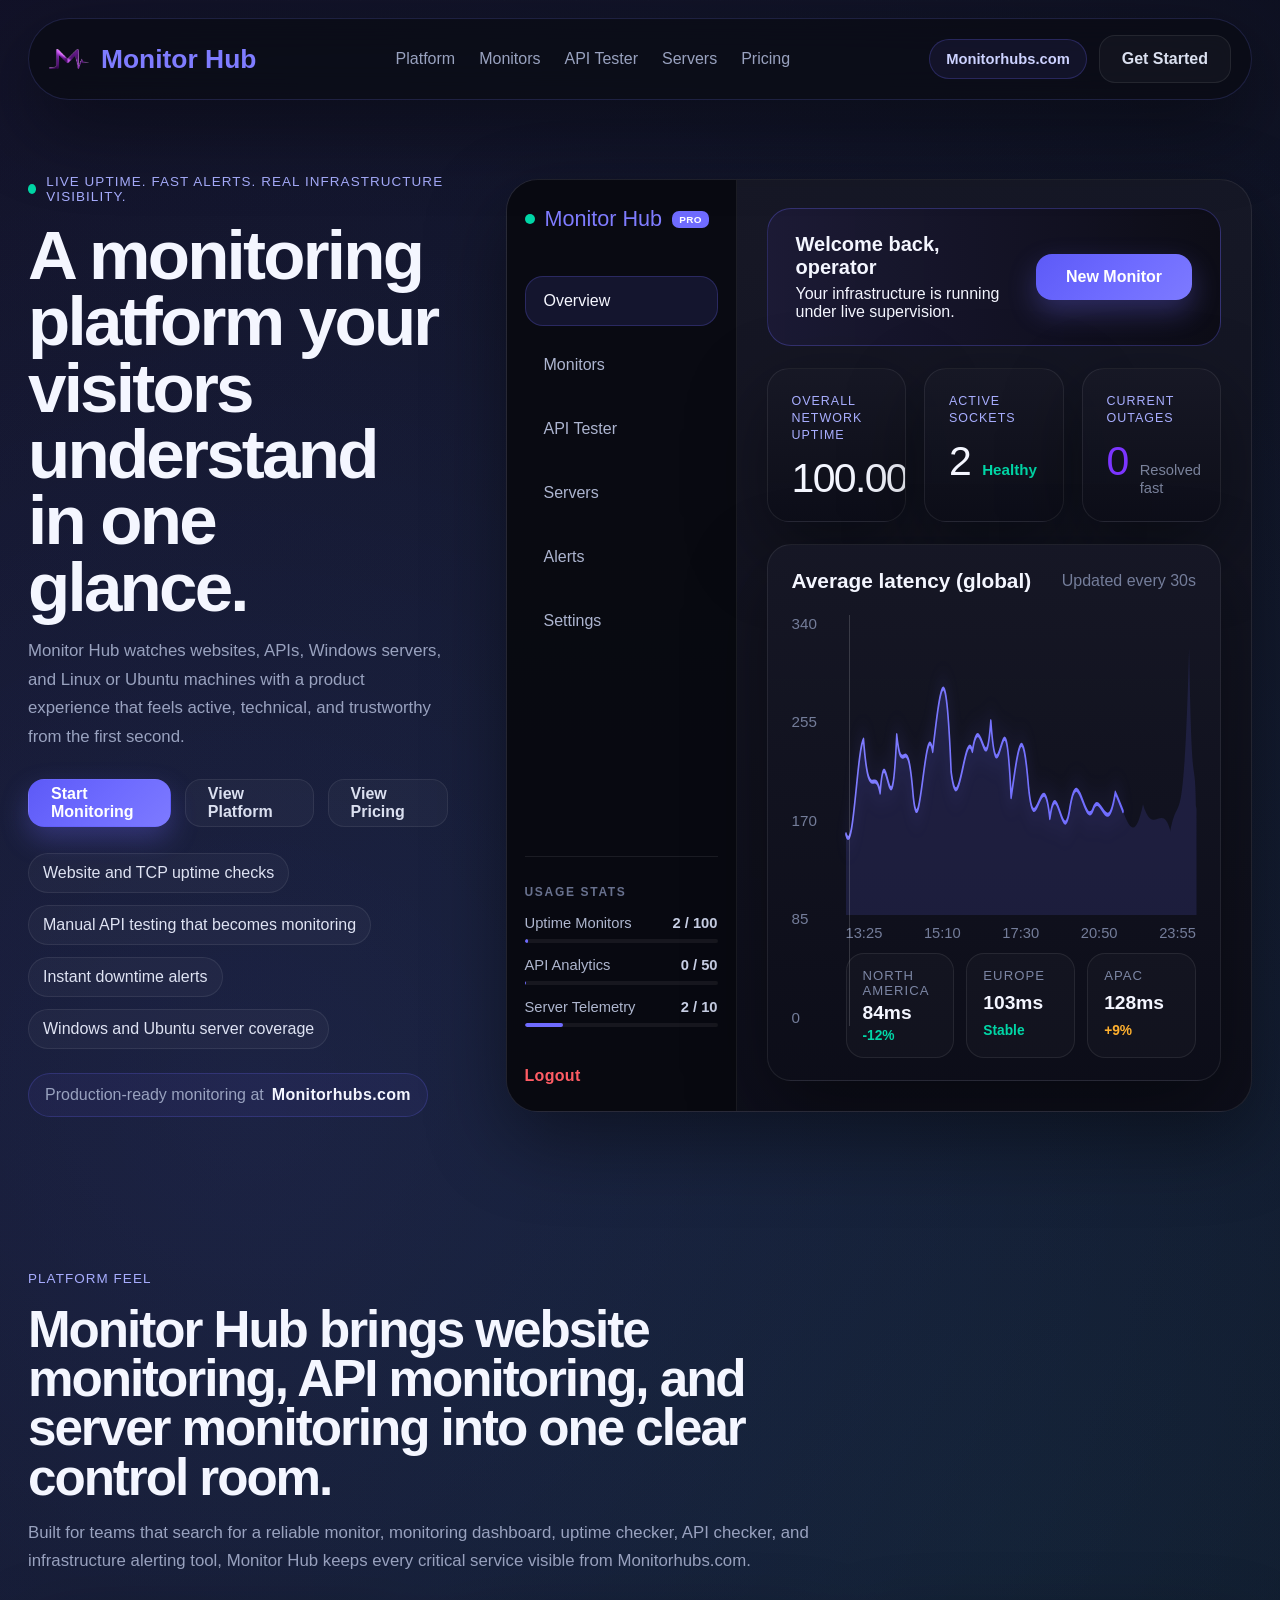
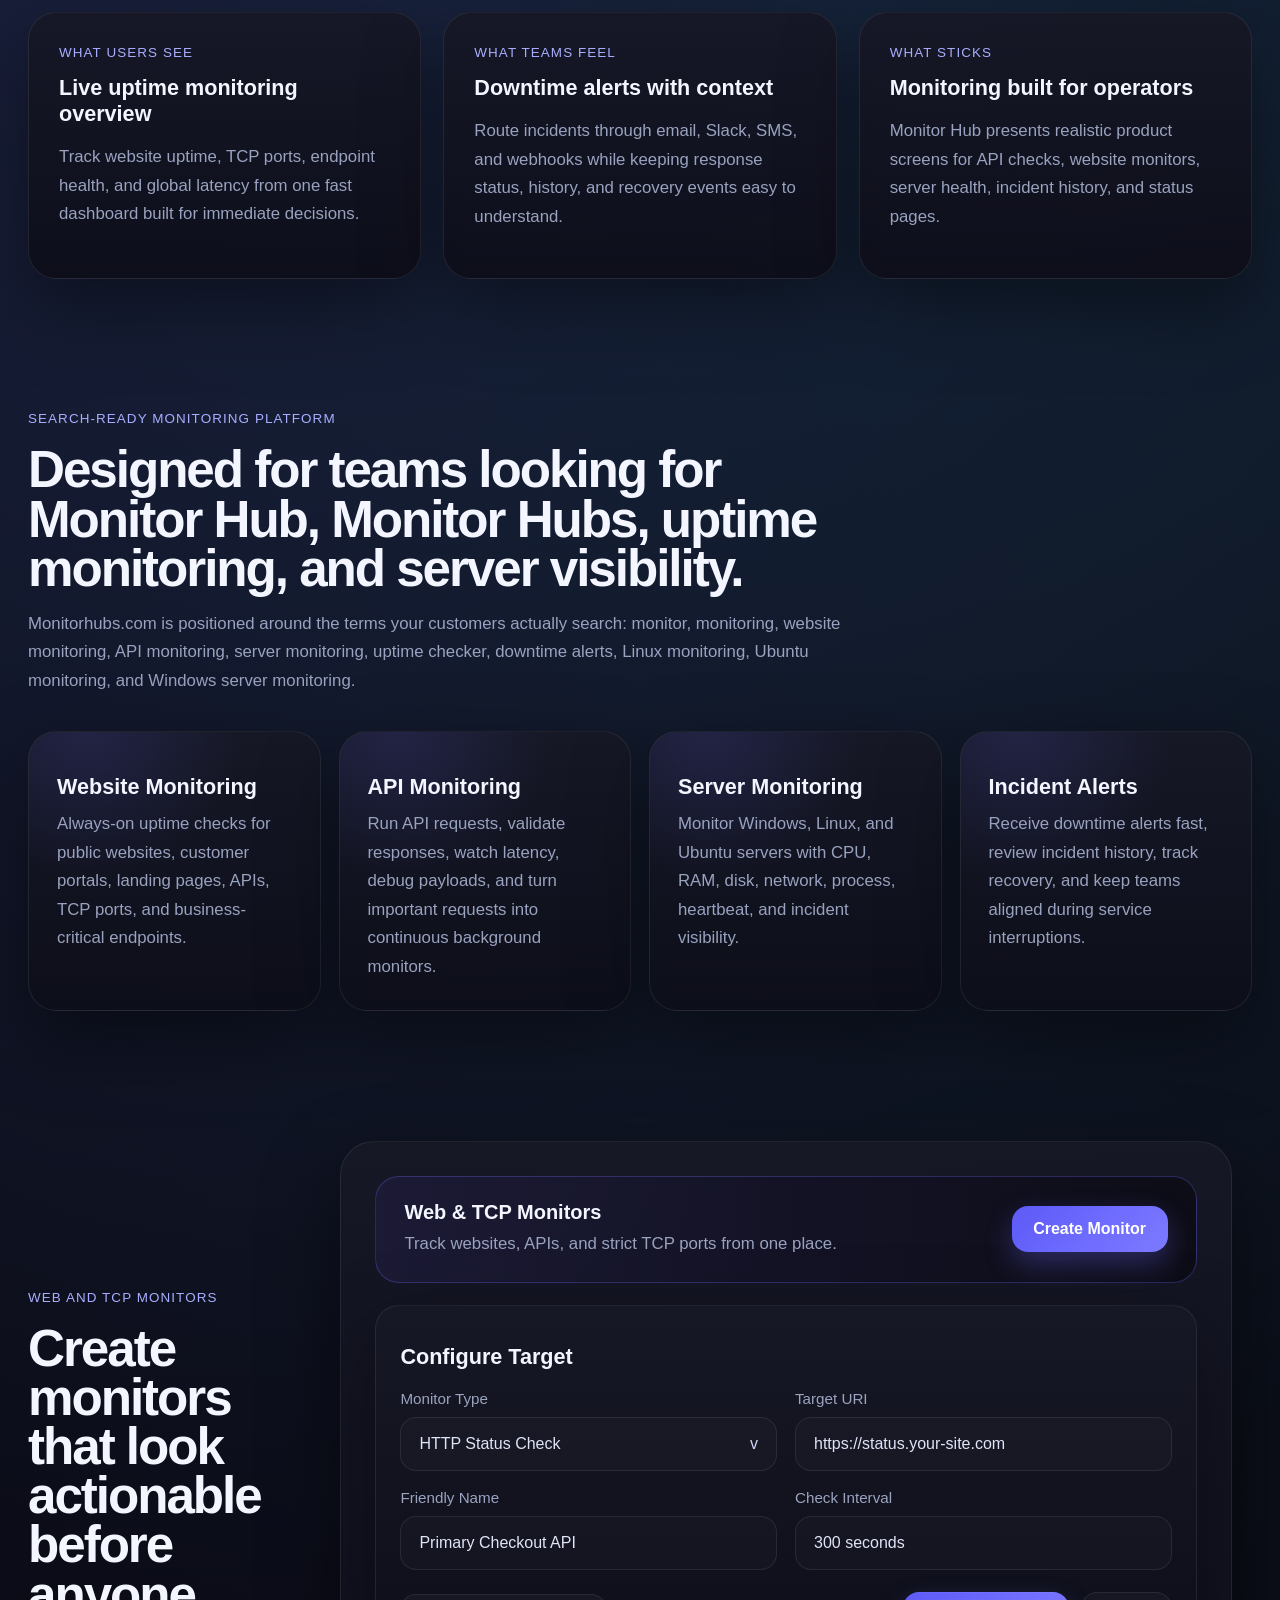
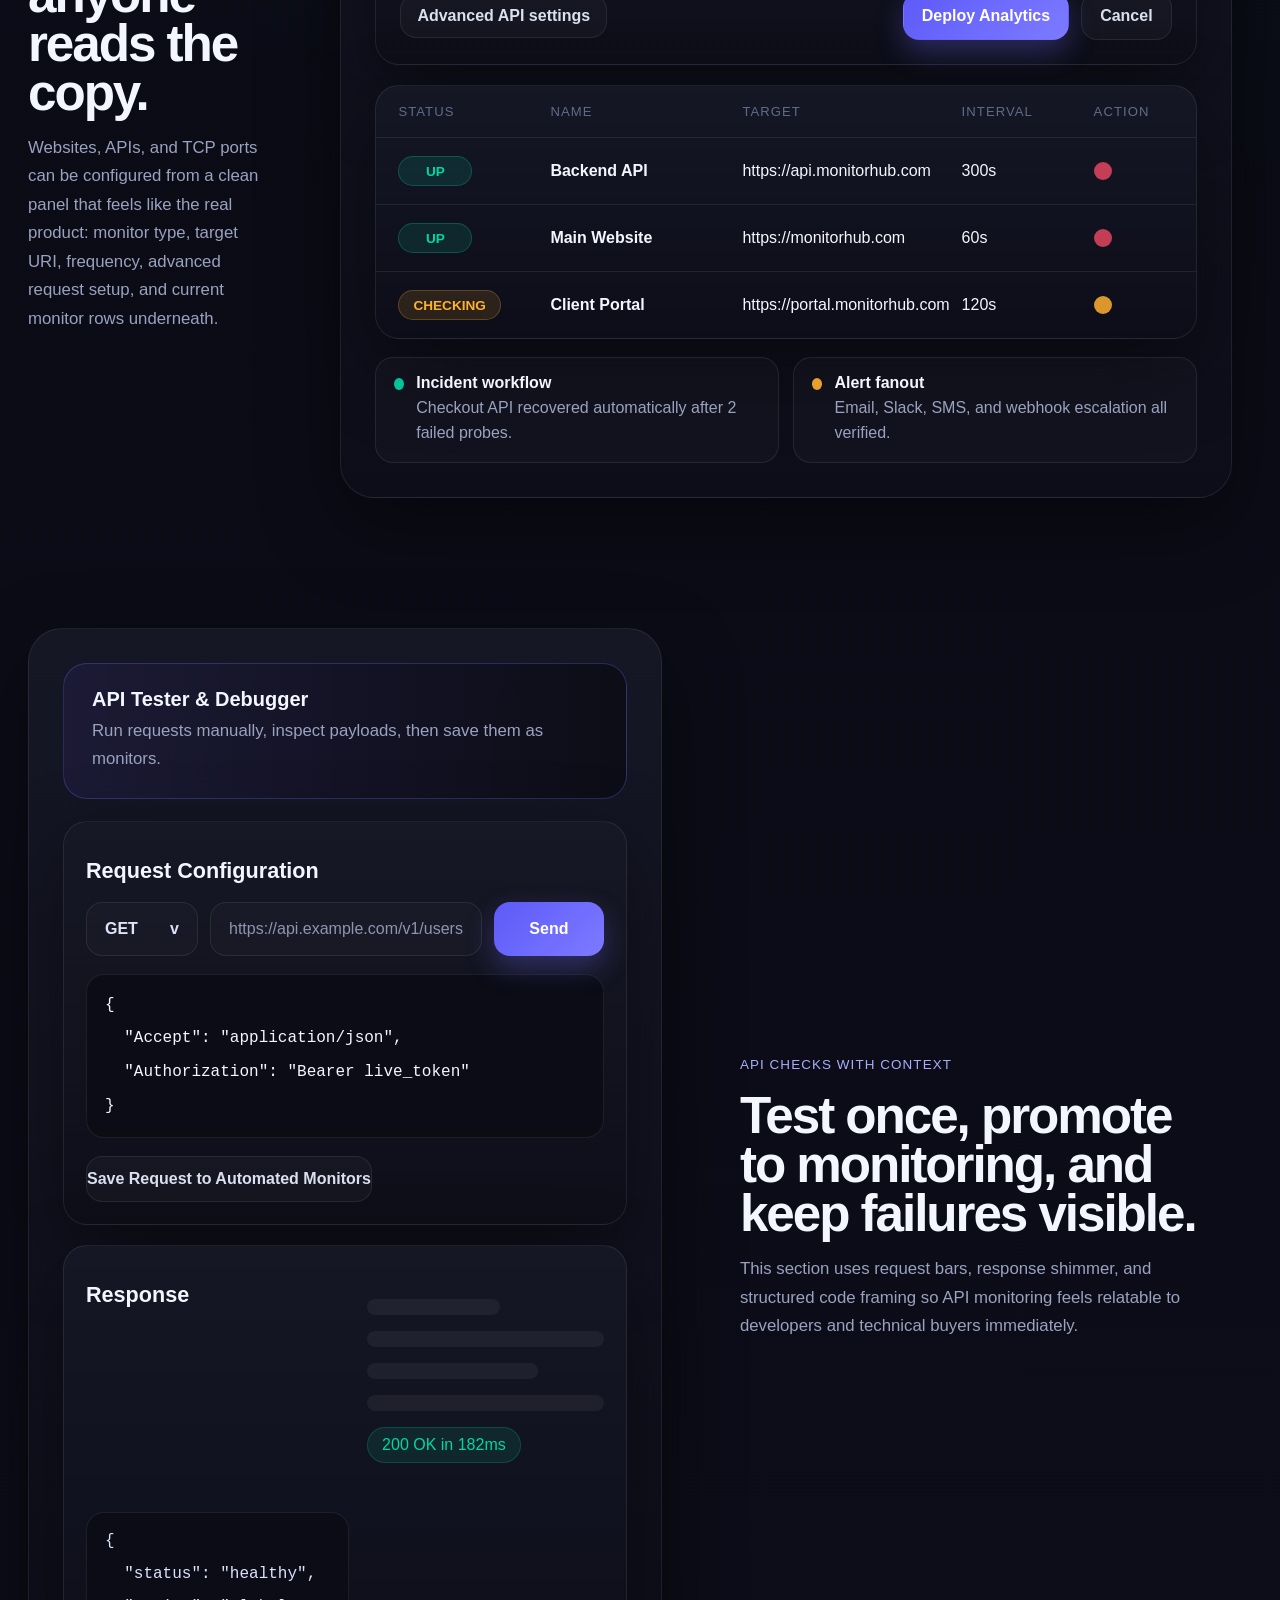
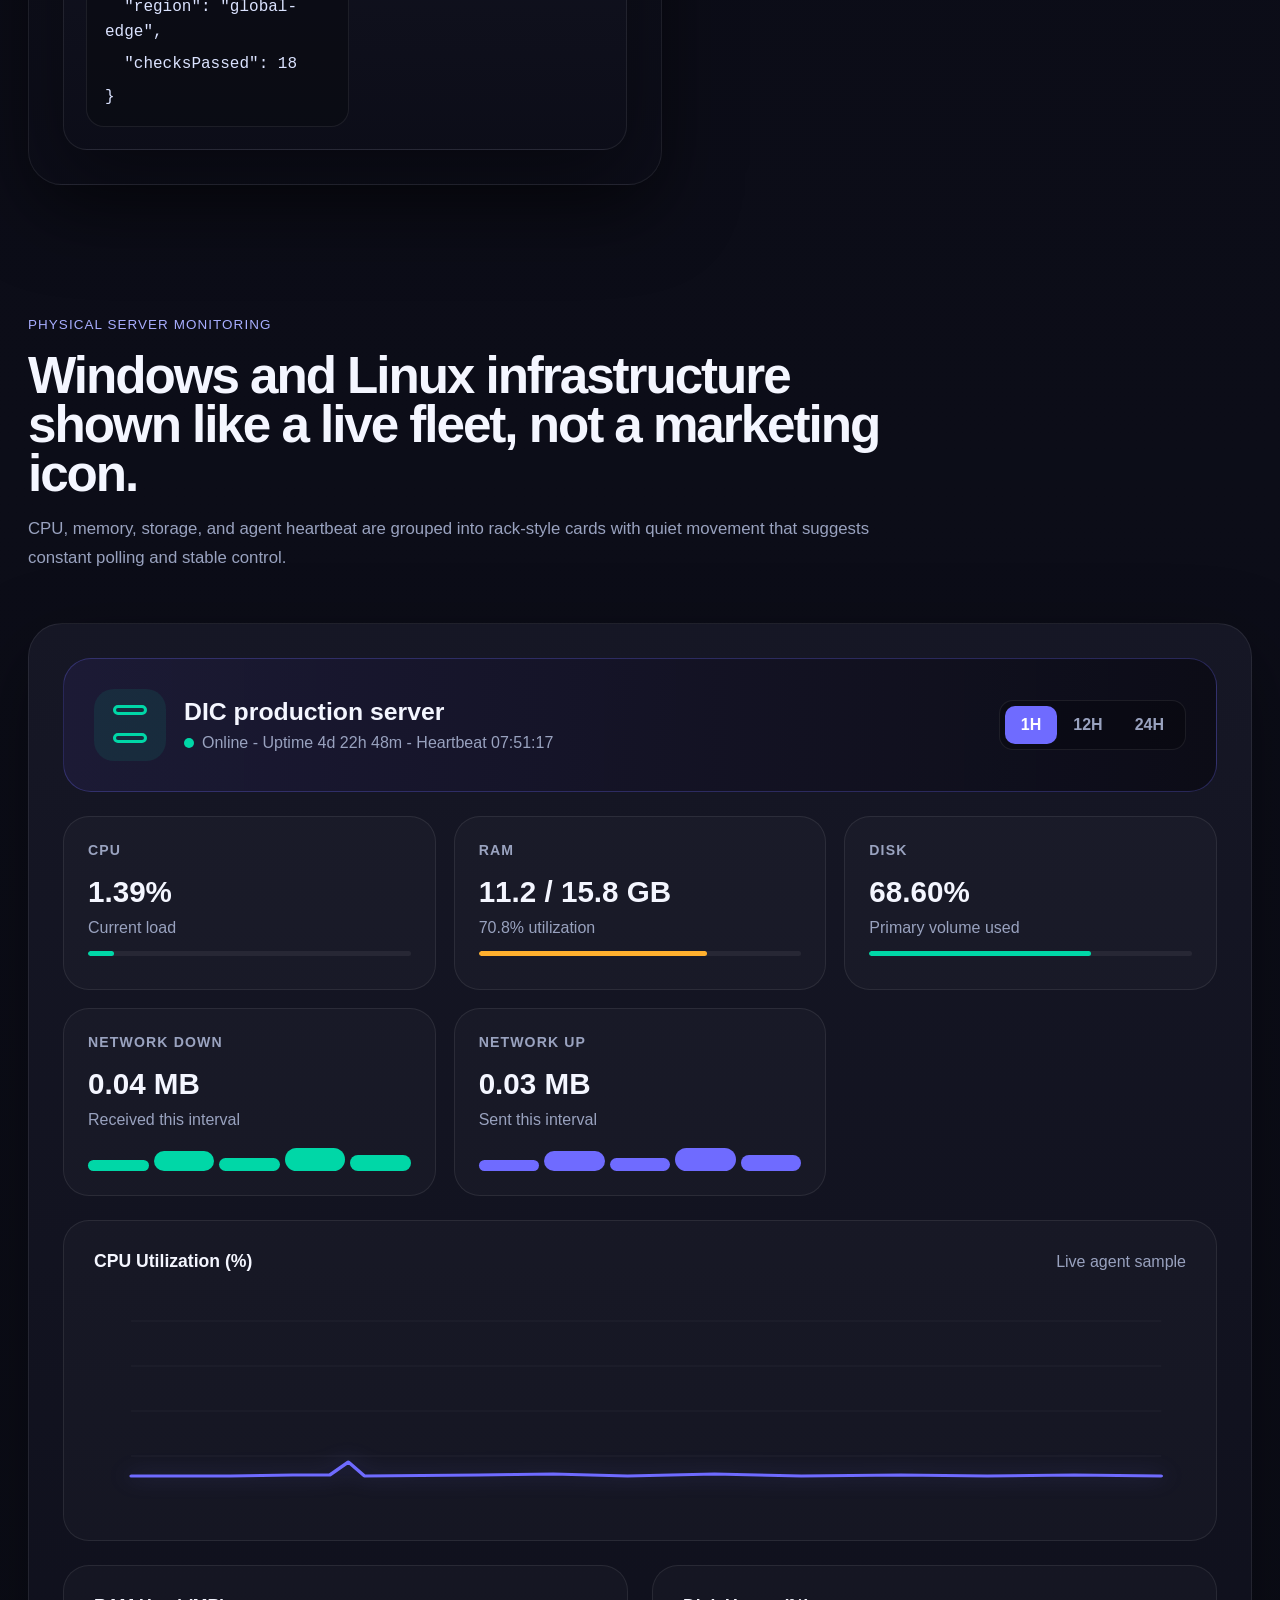
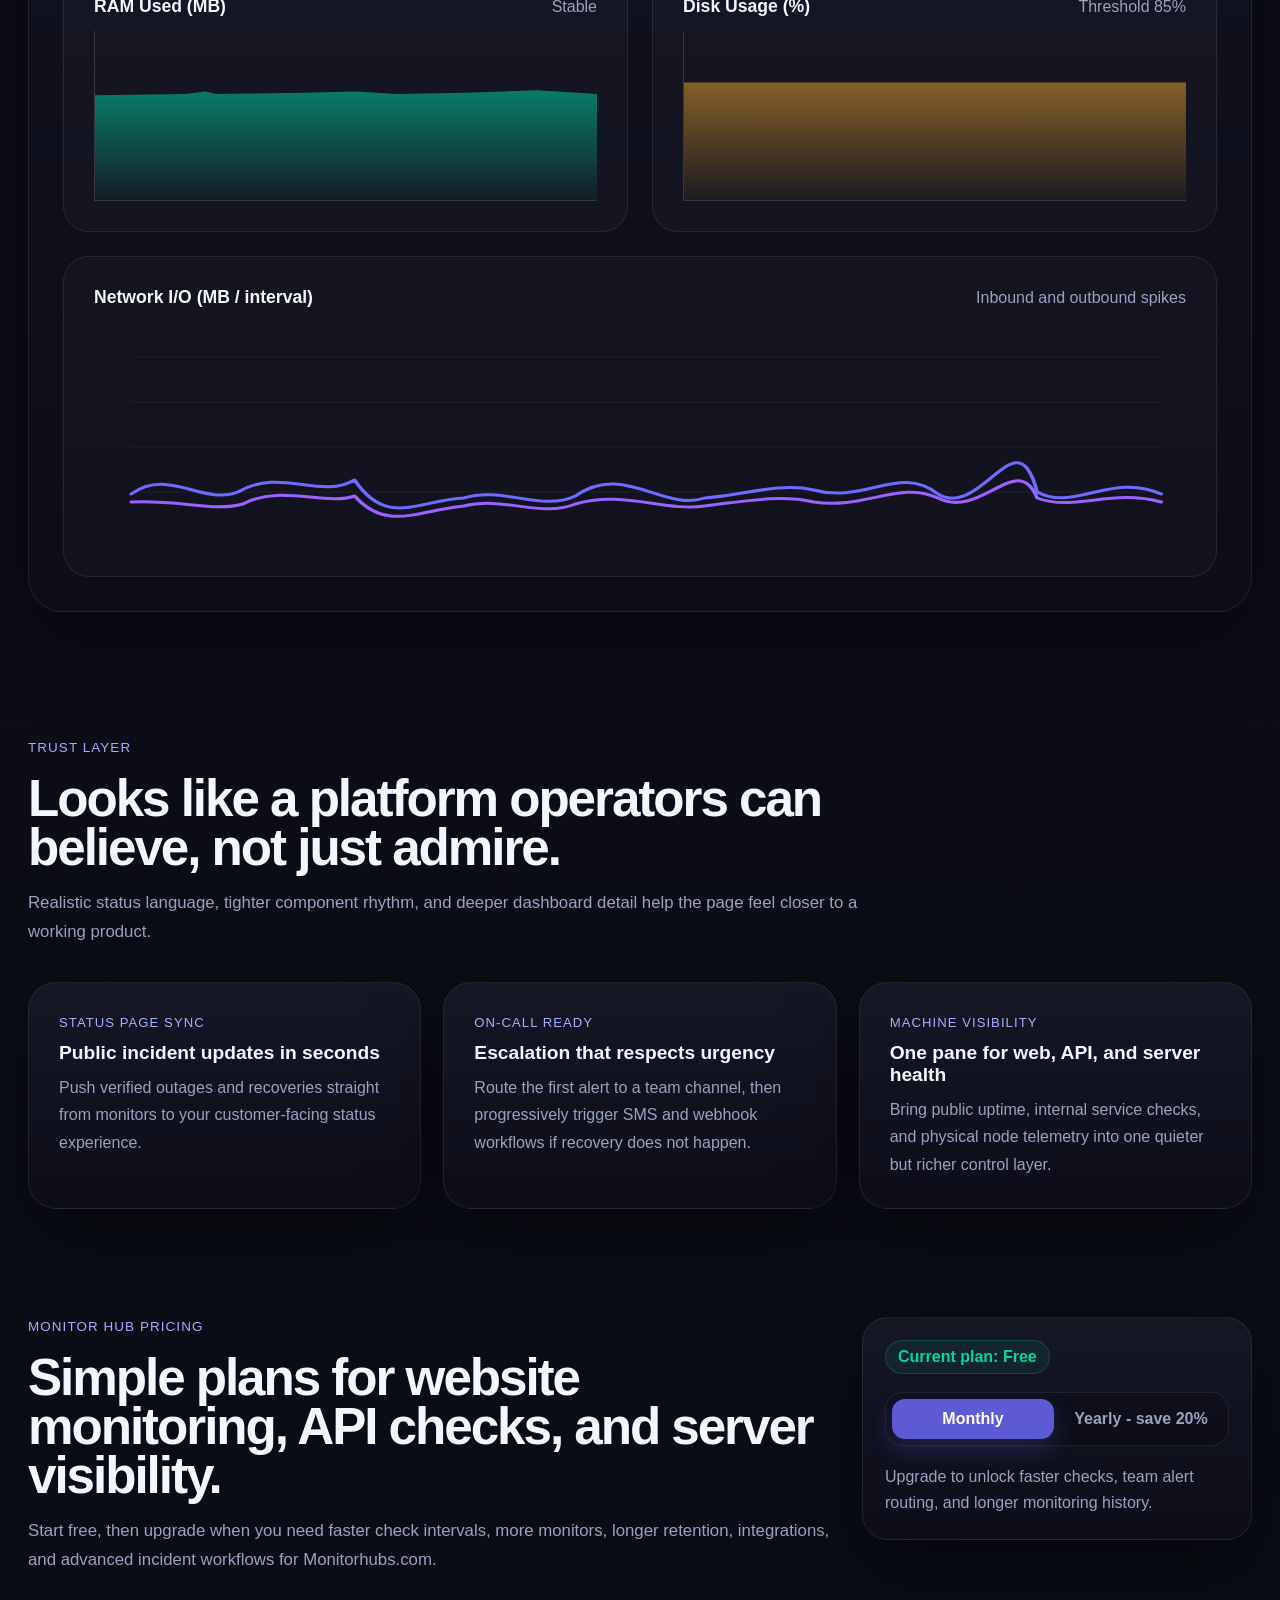
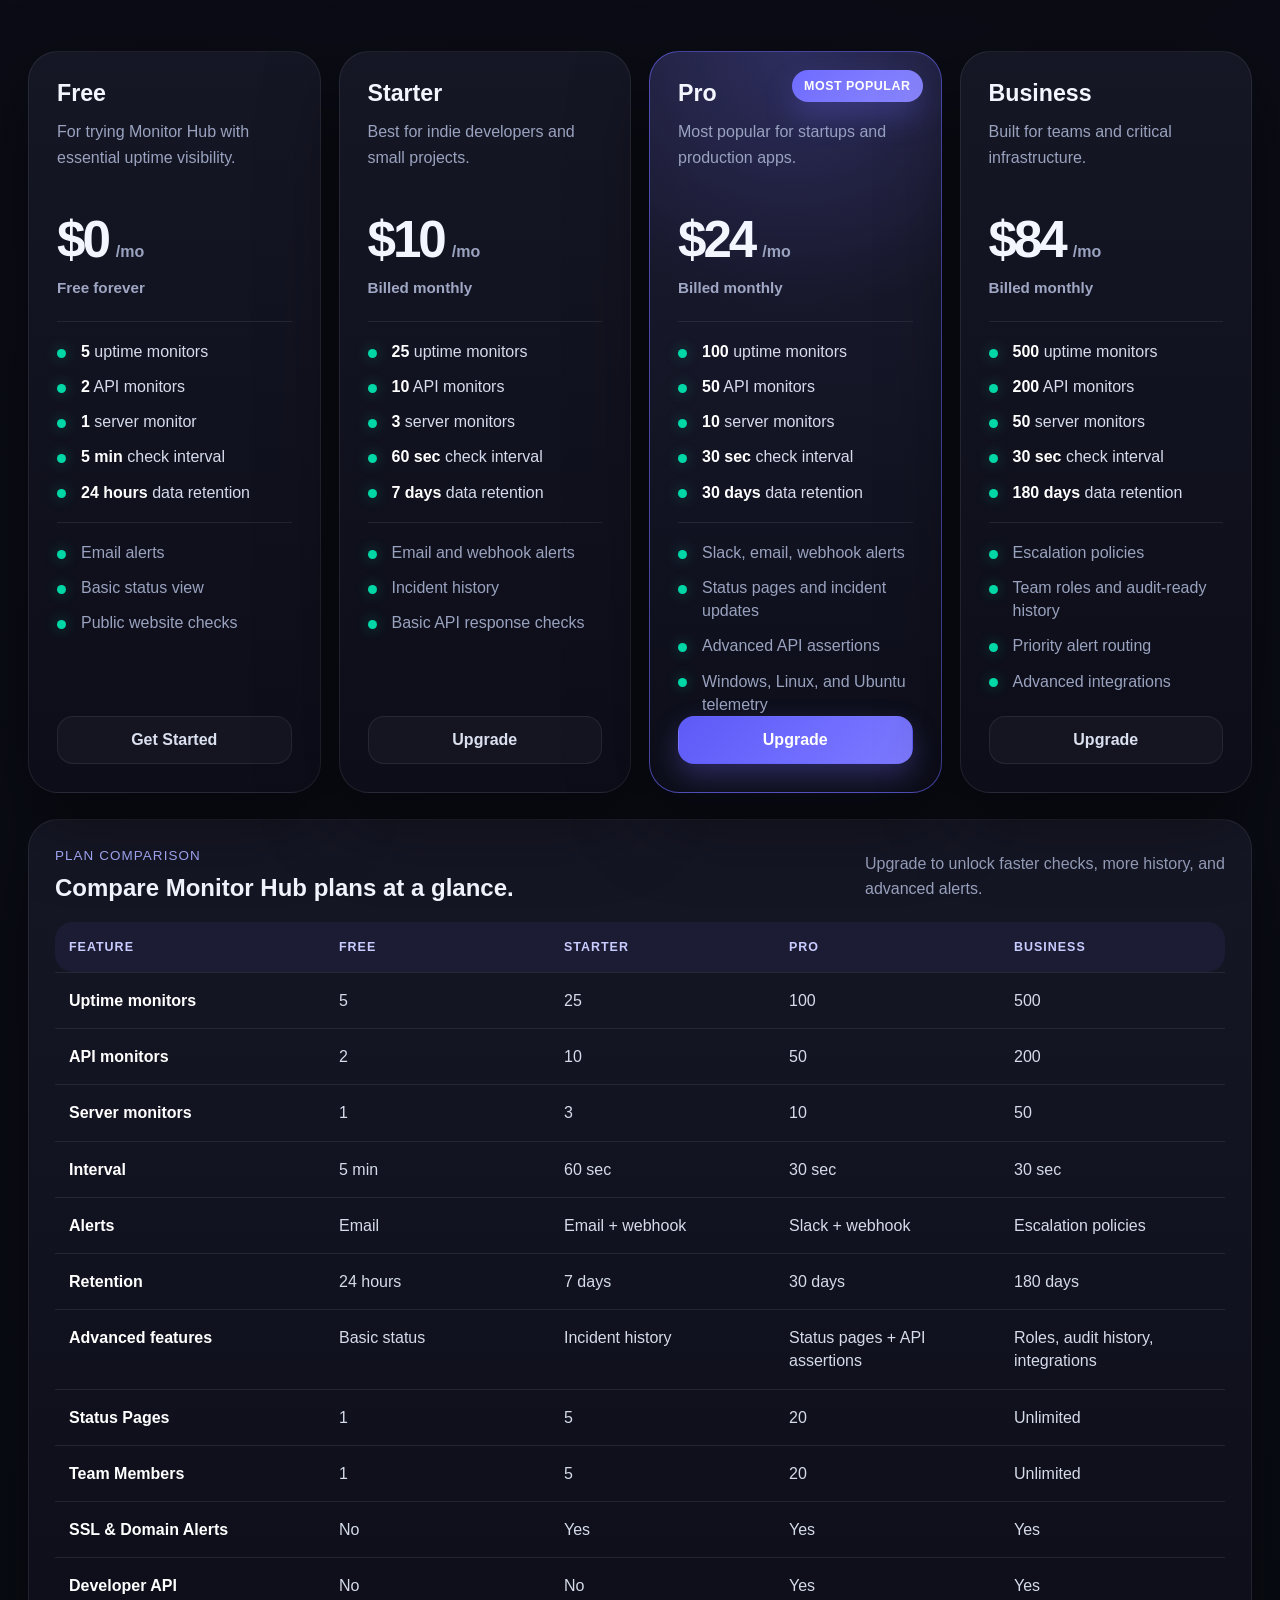
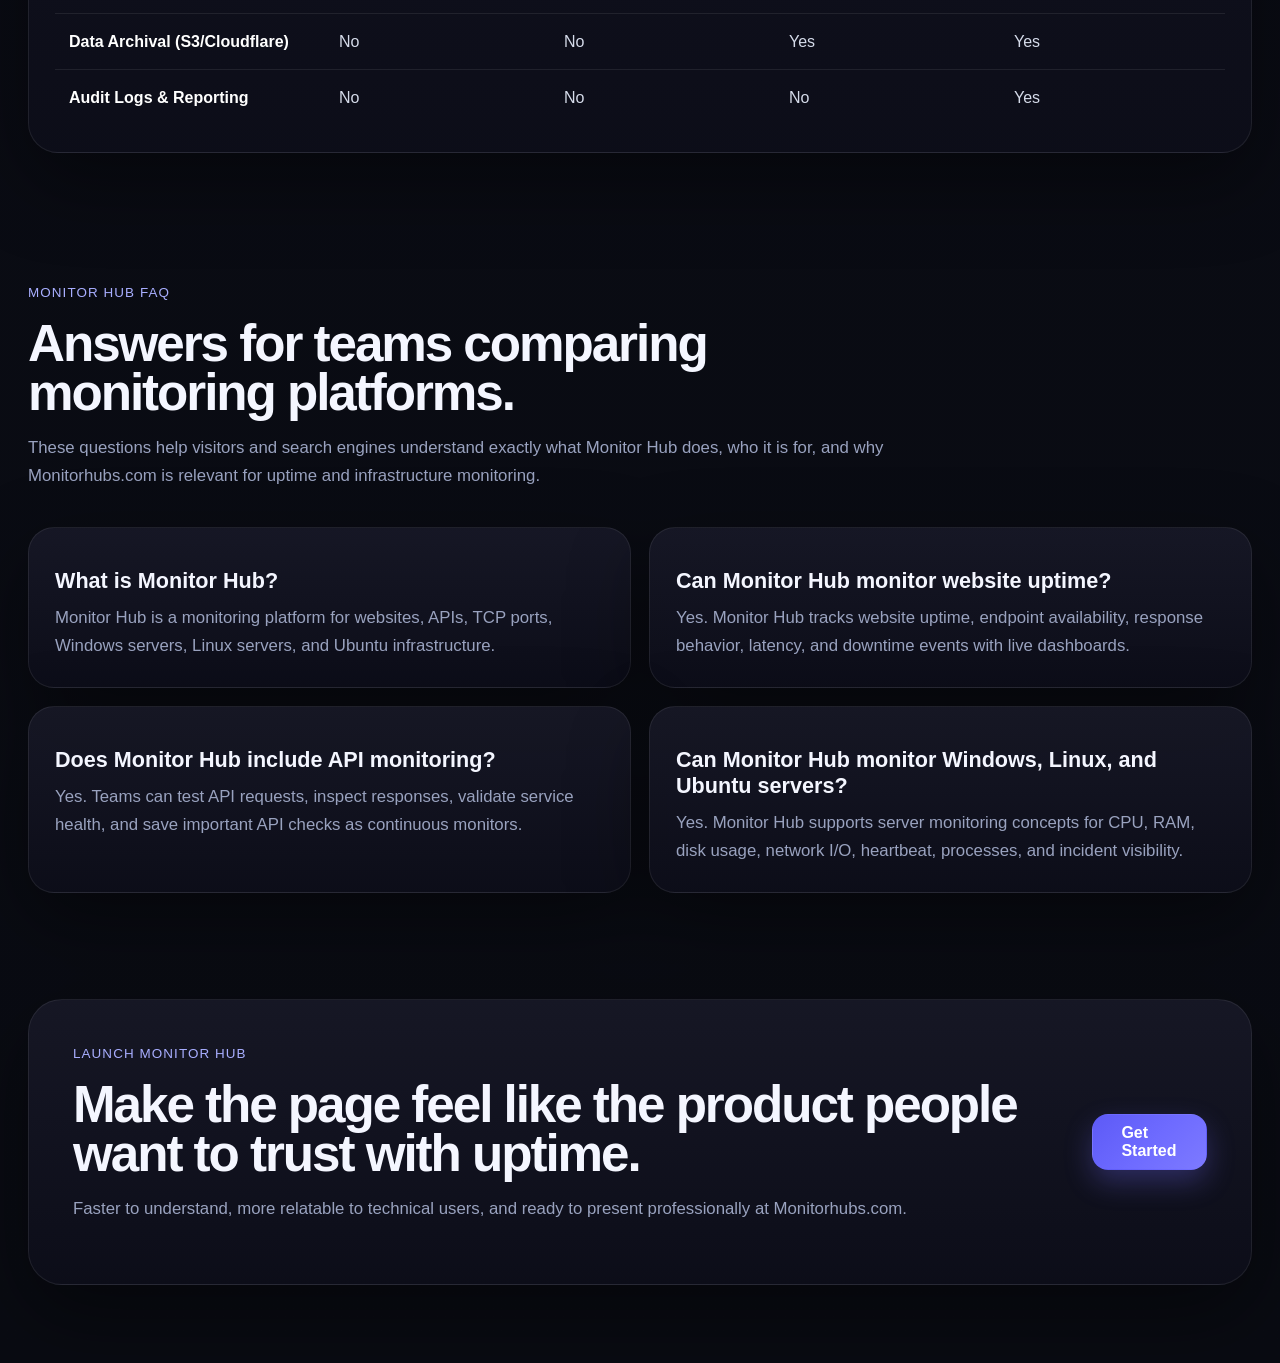
==== commit f5f9dfbd: "Add files via upload" ====
--- a/index.html
+++ b/index.html
@@ -138,12 +138,8 @@
 <body>
   <div class="page-shell">
     <header class="site-header">
-      <a class="brand" href="#top" aria-label="Monitor Hub home">
-        <span class="brand-mark" aria-hidden="true">
-          <span></span>
-          <span></span>
-          <span></span>
-        </span>
+      <a class="brand" href="https://monitorhubs.com/?utm_source=main_landing" aria-label="Monitor Hub homepage">
+        <img src="new_logo.png" alt="Monitor Hub logo" width="40" height="40" style="object-fit: contain;">
         <span class="brand-text">Monitor Hub</span>
       </a>
       <nav class="site-nav" aria-label="Primary">
@@ -155,7 +151,7 @@
       </nav>
       <div class="header-actions">
         <span class="domain-chip">Monitorhubs.com</span>
-        <a class="button ghost" href="#contact">Book Demo</a>
+        <a class="button ghost" href="https://monitorhubs.com/signup?utm_source=main_landing&utm_medium=button&utm_campaign=start_free">Get Started</a>
       </div>
     </header>
 
@@ -936,7 +932,7 @@
             Faster to understand, more relatable to technical users, and ready to present professionally at Monitorhubs.com.
           </p>
         </div>
-        <a class="button primary large" href="mailto:hello@monitorhubs.com">Request a Demo</a>
+        <a class="button primary large" href="https://monitorhubs.com/signup?utm_source=main_landing&utm_medium=button&utm_campaign=bottom_cta">Get Started</a>
       </section>
     </main>
   </div>
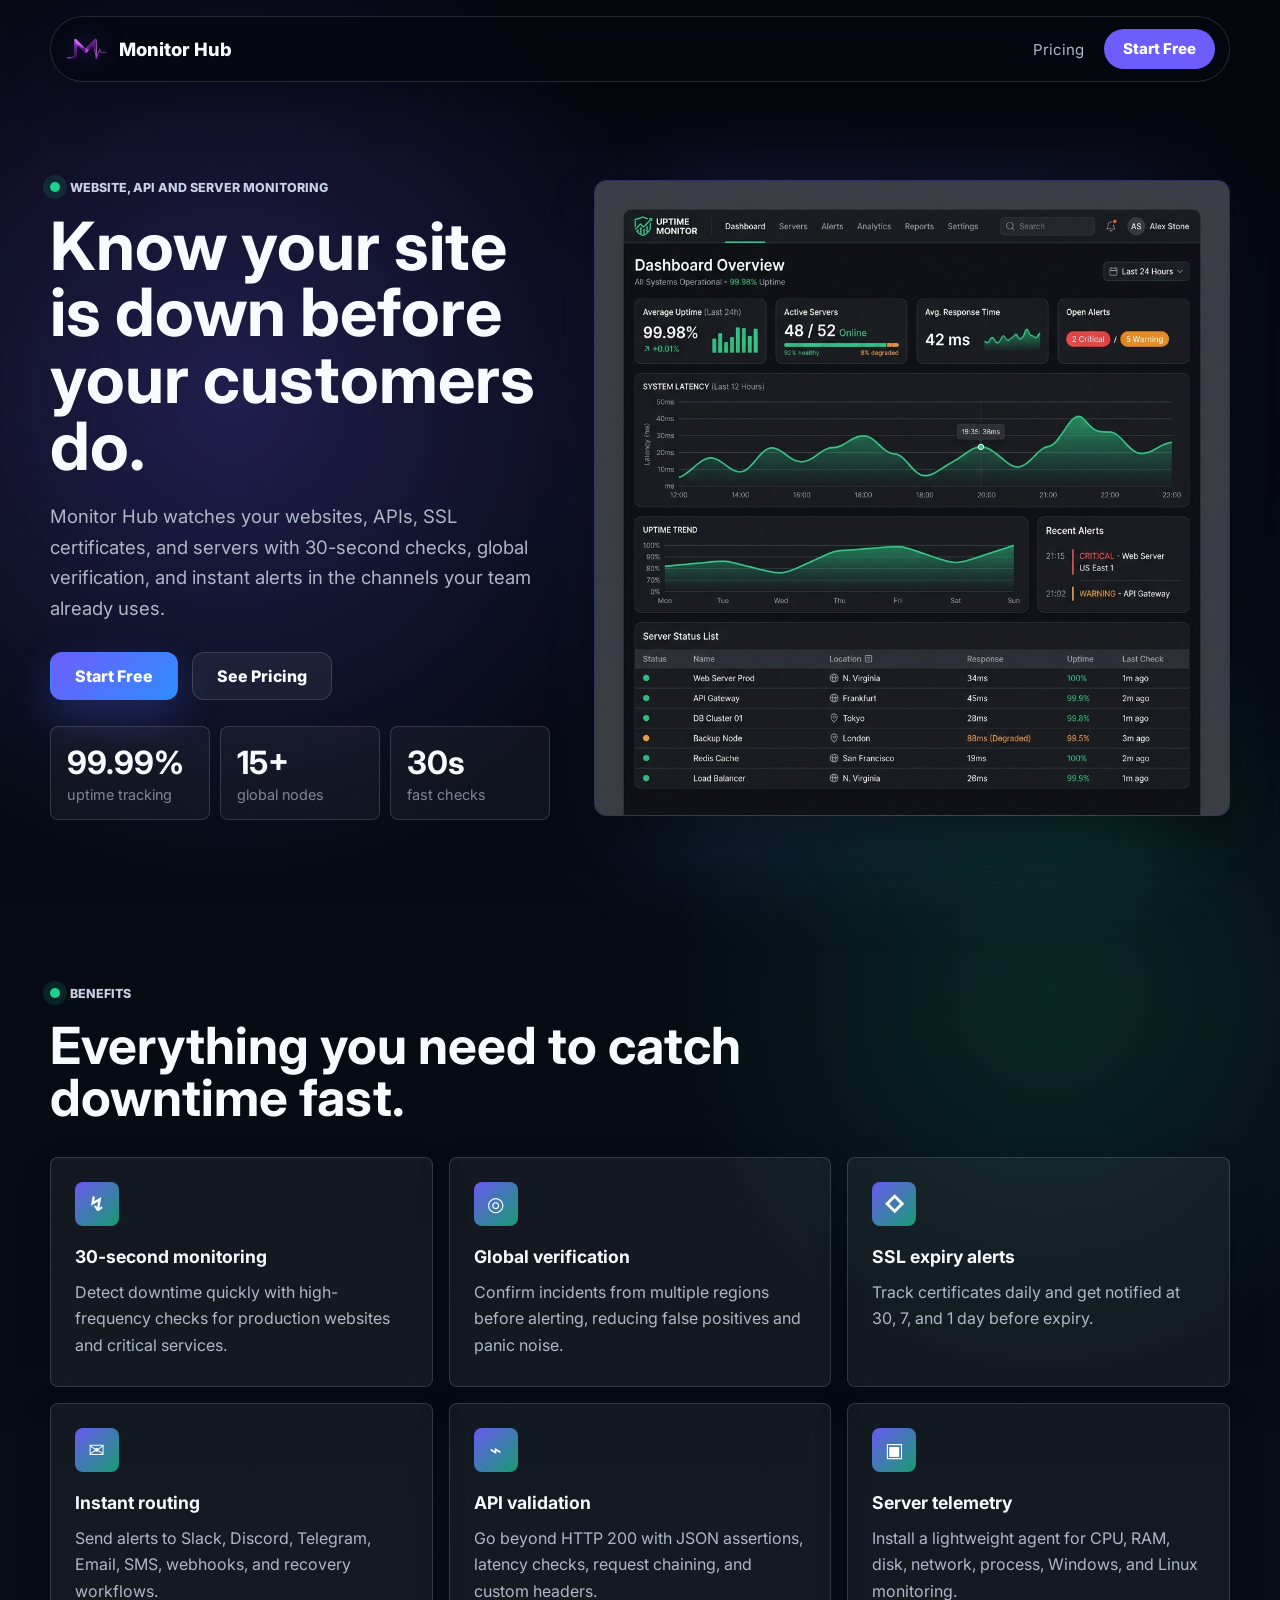
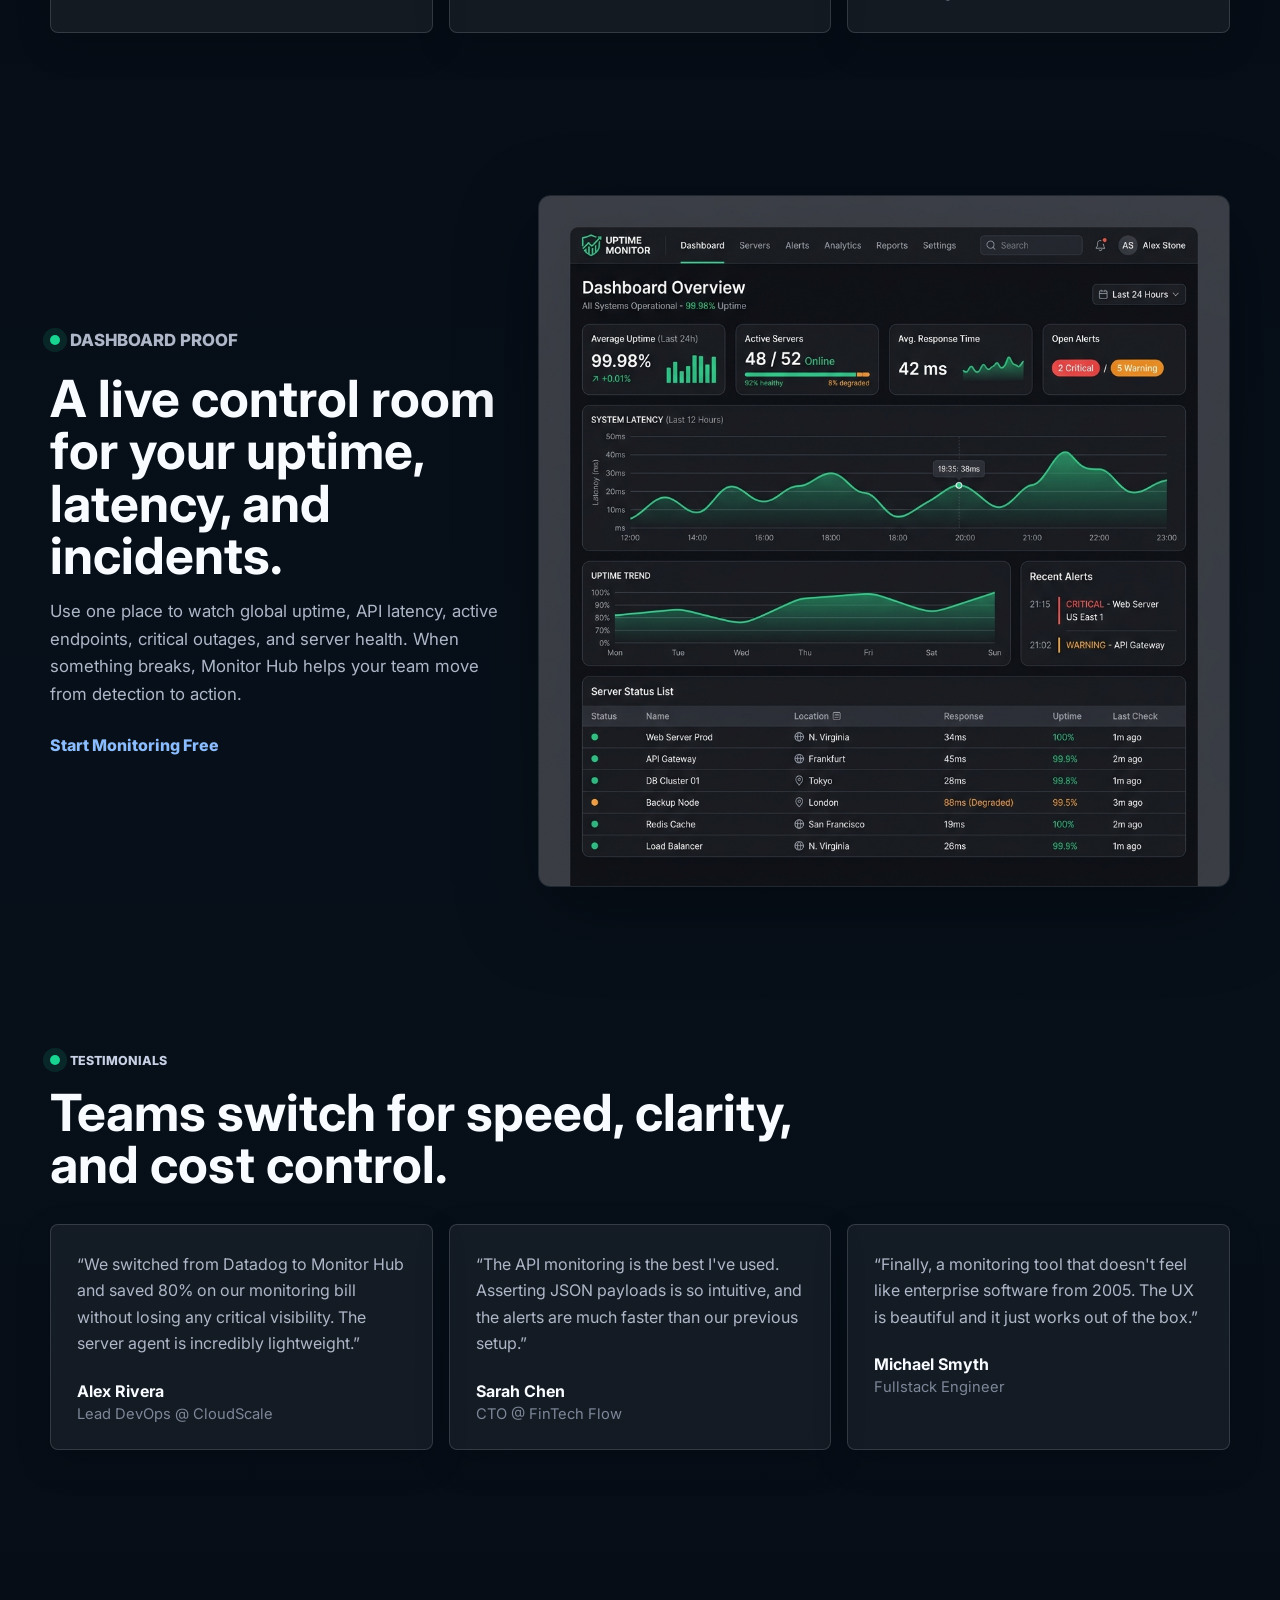
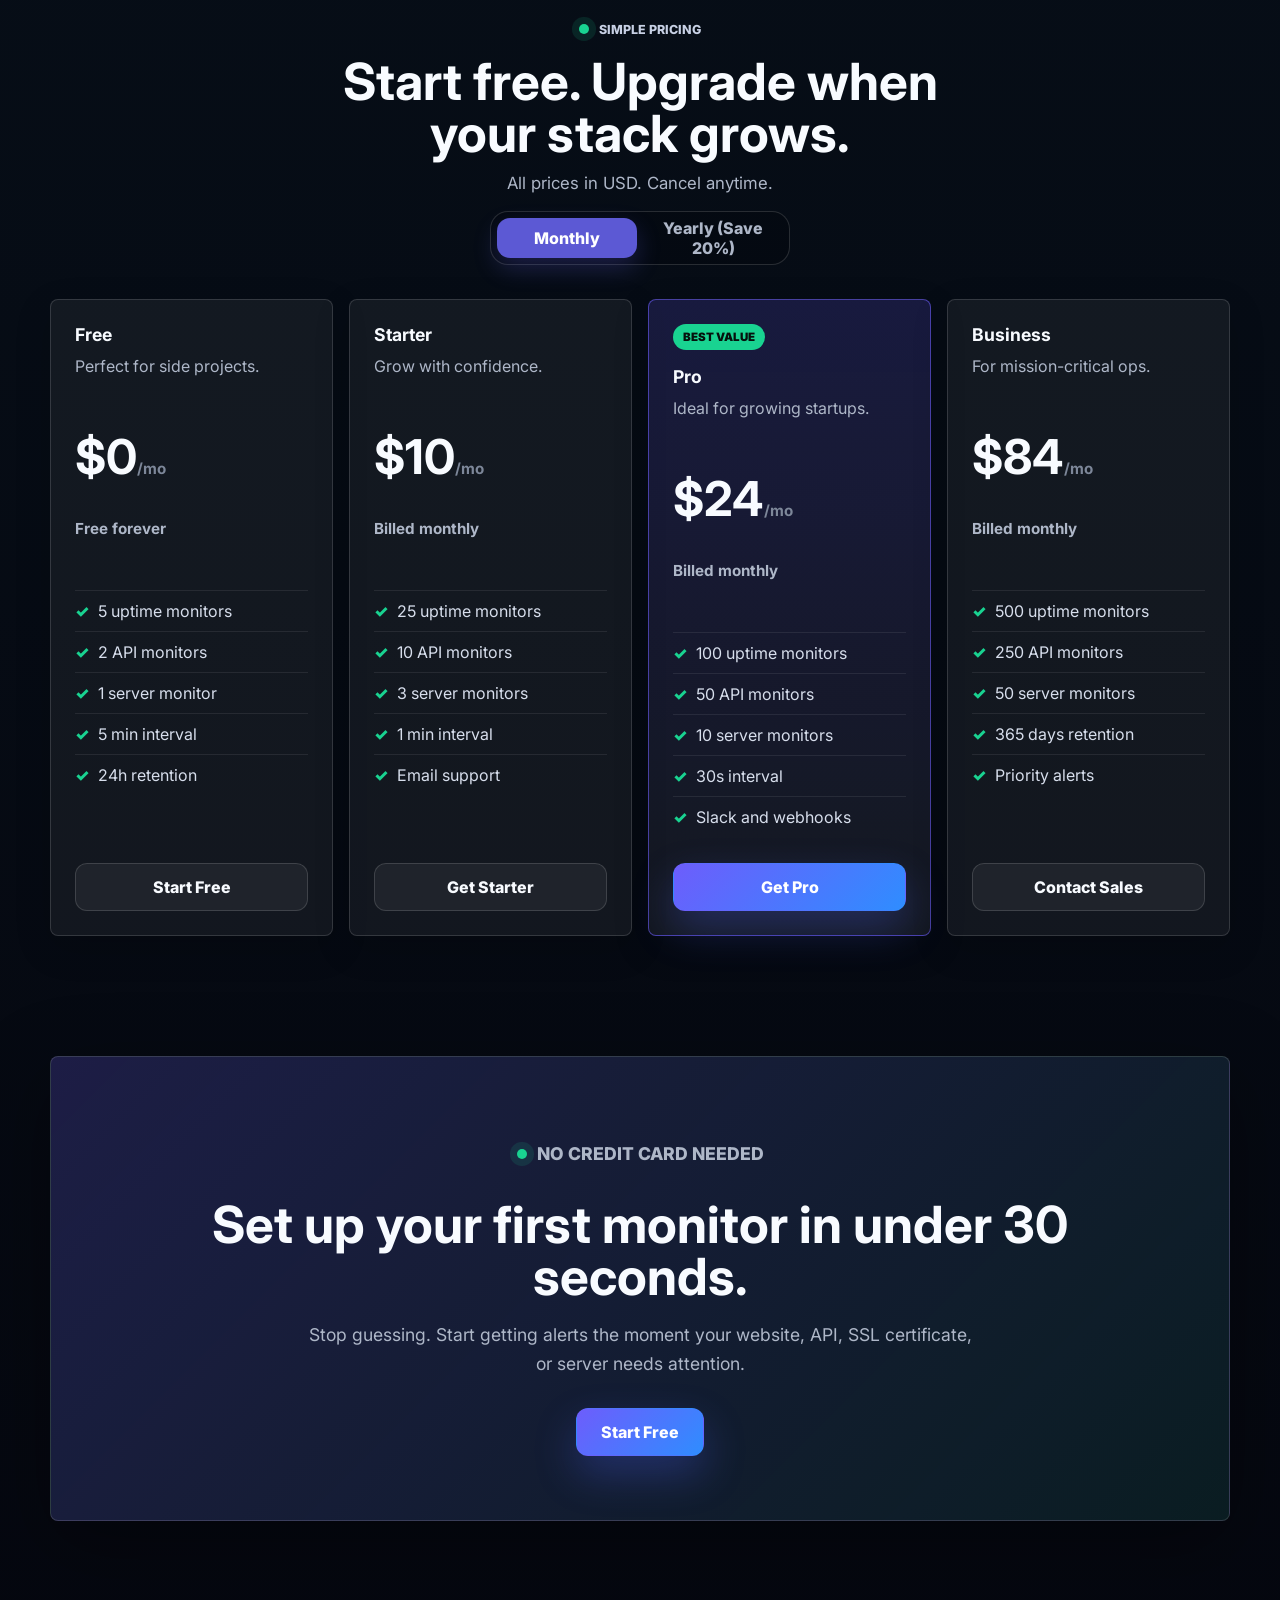
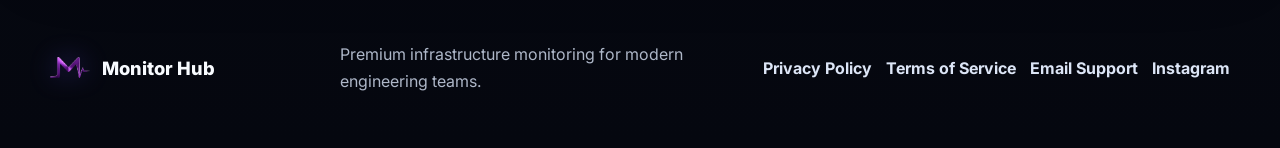
==== commit 04d9354b: "Add files via upload" ====
--- a/index.html
+++ b/index.html
@@ -3,940 +3,264 @@
 <head>
   <meta charset="UTF-8">
   <meta name="viewport" content="width=device-width, initial-scale=1.0">
-  <meta
-    name="description"
-    content="Monitor Hub by Monitorhubs.com is a website monitoring, API monitoring, uptime monitoring, and server monitoring platform with instant alerts for Windows, Linux, and Ubuntu infrastructure."
-  >
-  <meta
-    name="keywords"
-    content="Monitor Hub, Monitor Hubs, Monitorhubs.com, monitor, monitoring, website monitoring, uptime monitoring, API monitoring, server monitoring, Linux monitoring, Ubuntu monitoring, Windows server monitoring, downtime alerts, uptime checker, API checker"
-  >
-  <meta name="author" content="Monitor Hub">
-  <meta name="robots" content="index, follow, max-image-preview:large, max-snippet:-1, max-video-preview:-1">
-  <meta name="theme-color" content="#090913">
-  <link rel="canonical" href="https://monitorhubs.com/">
-
-  <meta property="og:type" content="website">
-  <meta property="og:site_name" content="Monitor Hub">
-  <meta property="og:title" content="Monitor Hub | Website, API, Uptime & Server Monitoring">
-  <meta
-    property="og:description"
-    content="Monitor Hub helps teams monitor websites, APIs, TCP ports, Windows servers, Linux servers, and Ubuntu machines with live dashboards and instant downtime alerts."
-  >
-  <meta property="og:url" content="https://monitorhubs.com/">
-  <meta property="og:image" content="https://monitorhubs.com/monitor-hub-preview.png">
-  <meta property="og:image:alt" content="Monitor Hub monitoring dashboard preview">
-
-  <meta name="twitter:card" content="summary_large_image">
-  <meta name="twitter:title" content="Monitor Hub | Website, API, Uptime & Server Monitoring">
-  <meta
-    name="twitter:description"
-    content="A professional monitoring platform for uptime checks, API testing, incident alerts, and Windows, Linux, and Ubuntu server visibility."
-  >
-  <meta name="twitter:image" content="https://monitorhubs.com/monitor-hub-preview.png">
-
-  <title>Monitor Hub | Website, API, Uptime & Server Monitoring Platform</title>
+  <title>Monitor Hub | Website, API & Server Monitoring</title>
+  <meta name="description" content="Start free with Monitor Hub. Monitor websites, APIs, SSL certificates, and servers with instant alerts, global checks, and simple pricing.">
+  <meta property="og:title" content="Monitor Hub | Start Monitoring Free">
+  <meta property="og:description" content="Get 30-second uptime checks, global monitoring, SSL alerts, and a real-time dashboard for your websites, APIs, and servers.">
+  <meta property="og:image" content="https://ads.monitorhubs.com/hero-banner.png">
+  <link rel="icon" href="new_logo.png">
+  <link rel="preload" href="hero-banner.png" as="image">
+  <link rel="preload" href="new_logo.png" as="image">
+  
+  <!-- Google Fonts for Inter -->
+  <link rel="preconnect" href="https://fonts.googleapis.com">
+  <link rel="preconnect" href="https://fonts.gstatic.com" crossorigin>
+  <link href="https://fonts.googleapis.com/css2?family=Inter:wght@400;500;600;700&display=swap" rel="stylesheet">
+  
   <link rel="stylesheet" href="styles.css">
-  <script type="application/ld+json">
-    {
-      "@context": "https://schema.org",
-      "@graph": [
-        {
-          "@type": "Organization",
-          "@id": "https://monitorhubs.com/#organization",
-          "name": "Monitor Hub",
-          "alternateName": ["Monitor Hubs", "Monitorhubs.com"],
-          "url": "https://monitorhubs.com/",
-          "logo": "https://monitorhubs.com/logo.png",
-          "sameAs": []
-        },
-        {
-          "@type": "WebSite",
-          "@id": "https://monitorhubs.com/#website",
-          "url": "https://monitorhubs.com/",
-          "name": "Monitor Hub",
-          "alternateName": "Monitor Hubs",
-          "publisher": {
-            "@id": "https://monitorhubs.com/#organization"
-          },
-          "potentialAction": {
-            "@type": "SearchAction",
-            "target": "https://monitorhubs.com/?s={search_term_string}",
-            "query-input": "required name=search_term_string"
-          }
-        },
-        {
-          "@type": "SoftwareApplication",
-          "@id": "https://monitorhubs.com/#software",
-          "name": "Monitor Hub",
-          "alternateName": "Monitor Hubs",
-          "url": "https://monitorhubs.com/",
-          "applicationCategory": "MonitoringApplication",
-          "operatingSystem": "Web, Windows, Linux, Ubuntu",
-          "description": "Monitor Hub is a website monitoring, API monitoring, uptime monitoring, and server monitoring platform with live dashboards and instant downtime alerts.",
-          "offers": {
-            "@type": "Offer",
-            "price": "0",
-            "priceCurrency": "USD",
-            "availability": "https://schema.org/InStock"
-          },
-          "publisher": {
-            "@id": "https://monitorhubs.com/#organization"
-          },
-          "featureList": [
-            "Website uptime monitoring",
-            "API monitoring and API testing",
-            "TCP port monitoring",
-            "Windows server monitoring",
-            "Linux and Ubuntu server monitoring",
-            "Instant downtime alerts",
-            "Incident history and status visibility"
-          ]
-        },
-        {
-          "@type": "FAQPage",
-          "@id": "https://monitorhubs.com/#faq",
-          "mainEntity": [
-            {
-              "@type": "Question",
-              "name": "What is Monitor Hub?",
-              "acceptedAnswer": {
-                "@type": "Answer",
-                "text": "Monitor Hub is a monitoring platform for websites, APIs, TCP ports, Windows servers, Linux servers, and Ubuntu infrastructure with live dashboards and instant alerts."
-              }
-            },
-            {
-              "@type": "Question",
-              "name": "Can Monitor Hub monitor website uptime?",
-              "acceptedAnswer": {
-                "@type": "Answer",
-                "text": "Yes. Monitor Hub can track website uptime, endpoint availability, TCP ports, response behavior, and downtime events."
-              }
-            },
-            {
-              "@type": "Question",
-              "name": "Does Monitor Hub support API monitoring?",
-              "acceptedAnswer": {
-                "@type": "Answer",
-                "text": "Yes. Monitor Hub includes API testing and API monitoring so teams can run requests, inspect responses, and convert important checks into continuous monitors."
-              }
-            },
-            {
-              "@type": "Question",
-              "name": "Can Monitor Hub monitor servers?",
-              "acceptedAnswer": {
-                "@type": "Answer",
-                "text": "Yes. Monitor Hub is designed for physical and cloud server monitoring across Windows, Linux, and Ubuntu machines, including CPU, RAM, disk, network, and heartbeat visibility."
-              }
-            }
-          ]
-        }
-      ]
-    }
+
+  <!-- Placeholder for Google Ads Tracking (gtag.js) -->
+  <!-- 
+  <script async src="https://www.googletagmanager.com/gtag/js?id=AW-XXXXXXXXX"></script>
+  <script>
+    window.dataLayer = window.dataLayer || [];
+    function gtag(){dataLayer.push(arguments);}
+    gtag('js', new Date());
+    gtag('config', 'AW-XXXXXXXXX');
   </script>
+  -->
 </head>
 <body>
-  <div class="page-shell">
-    <header class="site-header">
-      <a class="brand" href="https://monitorhubs.com/?utm_source=main_landing" aria-label="Monitor Hub homepage">
-        <img src="new_logo.png" alt="Monitor Hub logo" width="40" height="40" style="object-fit: contain;">
-        <span class="brand-text">Monitor Hub</span>
-      </a>
-      <nav class="site-nav" aria-label="Primary">
-        <a href="#platform">Platform</a>
-        <a href="#monitors">Monitors</a>
-        <a href="#api">API Tester</a>
-        <a href="#servers">Servers</a>
-        <a href="#pricing">Pricing</a>
-      </nav>
-      <div class="header-actions">
-        <span class="domain-chip">Monitorhubs.com</span>
-        <a class="button ghost" href="https://monitorhubs.com/signup?utm_source=main_landing&utm_medium=button&utm_campaign=start_free">Get Started</a>
-      </div>
-    </header>
-
-    <main id="top">
-      <section class="hero">
-        <div class="hero-copy reveal">
-          <div class="eyebrow">
-            <span class="status-dot"></span>
-            Live uptime. Fast alerts. Real infrastructure visibility.
-          </div>
-          <h1>A monitoring platform your visitors understand in one glance.</h1>
-          <p class="hero-text">
-            Monitor Hub watches websites, APIs, Windows servers, and Linux or Ubuntu machines with a
-            product experience that feels active, technical, and trustworthy from the first second.
-          </p>
-          <div class="hero-actions">
-            <a class="button primary" href="#contact">Start Monitoring</a>
-            <a class="button secondary" href="#platform">View Platform</a>
-            <a class="button secondary" href="#pricing">View Pricing</a>
-          </div>
-          <ul class="trust-row" aria-label="Highlights">
-            <li>Website and TCP uptime checks</li>
-            <li>Manual API testing that becomes monitoring</li>
-            <li>Instant downtime alerts</li>
-            <li>Windows and Ubuntu server coverage</li>
-          </ul>
-          <div class="domain-line">
-            <span>Production-ready monitoring at</span>
-            <strong>Monitorhubs.com</strong>
-          </div>
+  <header class="site-header">
+    <a class="brand" href="https://monitorhubs.com/?utm_source=ads_landing&utm_medium=paid&utm_campaign=brand_click" aria-label="Monitor Hub homepage">
+      <img src="new_logo.png" alt="Monitor Hub logo" width="40" height="40">
+      <span>Monitor Hub</span>
+    </a>
+    <nav class="header-actions" aria-label="Primary">
+      <a href="#pricing">Pricing</a>
+      <a class="button button-small" href="https://monitorhubs.com/signup?utm_source=ads_landing&utm_medium=paid&utm_campaign=start_free">Start Free</a>
+    </nav>
+  </header>
+
+  <main>
+    <section class="hero" aria-labelledby="hero-title">
+      <div class="hero-copy">
+        <p class="eyebrow"><span></span> Website, API and server monitoring</p>
+        <h1 id="hero-title">Know your site is down before your customers do.</h1>
+        <p class="hero-text">Monitor Hub watches your websites, APIs, SSL certificates, and servers with 30-second checks, global verification, and instant alerts in the channels your team already uses.</p>
+        <div class="hero-actions">
+          <a class="button button-primary" href="https://monitorhubs.com/signup?utm_source=ads_landing&utm_medium=paid&utm_campaign=start_free_above_fold">Start Free</a>
+          <a class="button button-secondary" href="#pricing">See Pricing</a>
         </div>
-
-        <div class="hero-visual reveal" aria-hidden="true">
-          <div class="dashboard-preview glass">
-            <aside class="dash-sidebar">
-              <div class="sidebar-brand">
-                <span class="sidebar-pulse"></span>
-                <span>Monitor Hub</span>
-                <b>PRO</b>
-              </div>
-              <ul class="sidebar-menu">
-                <li class="active">Overview</li>
-                <li>Monitors</li>
-                <li>API Tester</li>
-                <li>Servers</li>
-                <li>Alerts</li>
-                <li>Settings</li>
-              </ul>
-              <div class="usage-stats">
-                <span class="usage-title">Usage Stats</span>
-                <div class="usage-row">
-                  <span>Uptime Monitors</span>
-                  <strong>2 / 100</strong>
-                </div>
-                <div class="usage-bar"><span style="width: 2%"></span></div>
-                <div class="usage-row">
-                  <span>API Analytics</span>
-                  <strong>0 / 50</strong>
-                </div>
-                <div class="usage-bar"><span style="width: 1%"></span></div>
-                <div class="usage-row">
-                  <span>Server Telemetry</span>
-                  <strong>2 / 10</strong>
-                </div>
-                <div class="usage-bar"><span style="width: 20%"></span></div>
-              </div>
-              <div class="logout-row">Logout</div>
-            </aside>
-
-            <div class="dash-main">
-              <div class="dash-welcome">
-                <div>
-                  <strong>Welcome back, operator</strong>
-                  <p>Your infrastructure is running under live supervision.</p>
-                </div>
-                <span class="panel-button">New Monitor</span>
-              </div>
-
-              <div class="stats-grid">
-                <article class="stat-panel">
-                  <span class="panel-label">Overall network uptime</span>
-                  <div class="panel-metric">
-                    <span class="metric-big">100.00%</span>
-                    <span class="metric-live">Live</span>
-                  </div>
-                </article>
-                <article class="stat-panel">
-                  <span class="panel-label">Active sockets</span>
-                  <div class="panel-metric">
-                    <span class="metric-big">2</span>
-                    <span class="metric-ok">Healthy</span>
-                  </div>
-                </article>
-                <article class="stat-panel">
-                  <span class="panel-label">Current outages</span>
-                  <div class="panel-metric">
-                    <span class="metric-big accent-warn">0</span>
-                    <span class="metric-dim">Resolved fast</span>
-                  </div>
-                </article>
-              </div>
-
-              <article class="latency-panel">
-                <div class="latency-head">
-                  <strong>Average latency (global)</strong>
-                  <span>Updated every 30s</span>
-                </div>
-                <div class="chart-grid">
-                  <span>340</span>
-                  <span>255</span>
-                  <span>170</span>
-                  <span>85</span>
-                  <span>0</span>
-                </div>
-                <svg class="latency-chart" viewBox="0 0 760 260" preserveAspectRatio="none">
-                  <defs>
-                    <linearGradient id="chartStroke" x1="0%" x2="100%" y1="0%" y2="0%">
-                      <stop offset="0%" stop-color="#7f7cff"></stop>
-                      <stop offset="100%" stop-color="#6b68ff"></stop>
-                    </linearGradient>
-                    <linearGradient id="chartFill" x1="0%" x2="0%" y1="0%" y2="100%">
-                      <stop offset="0%" stop-color="rgba(107, 104, 255, 0.35)"></stop>
-                      <stop offset="100%" stop-color="rgba(107, 104, 255, 0)"></stop>
-                    </linearGradient>
-                  </defs>
-                  <path class="chart-area" d="M0,190 C16,212 24,116 38,108 C50,170 62,128 74,154 C86,92 98,210 110,104 C122,150 132,88 146,158 C160,208 172,82 188,118 C204,64 216,22 228,136 C244,186 258,94 274,118 C292,74 302,154 314,92 C330,180 344,38 358,158 C372,120 382,82 396,150 C410,204 426,120 442,176 C458,132 470,210 486,166 C504,124 518,188 536,168 C552,150 566,198 584,154 C606,172 622,206 644,164 C666,194 686,160 704,188 C722,148 732,204 744,28 C750,172 758,112 760,168 L760,260 L0,260 Z"></path>
-                  <path class="chart-line" d="M0,190 C16,212 24,116 38,108 C50,170 62,128 74,154 C86,92 98,210 110,104 C122,150 132,88 146,158 C160,208 172,82 188,118 C204,64 216,22 228,136 C244,186 258,94 274,118 C292,74 302,154 314,92 C330,180 344,38 358,158 C372,120 382,82 396,150 C410,204 426,120 442,176 C458,132 470,210 486,166 C504,124 518,188 536,168 C552,150 566,198 584,154 C606,172 622,206 644,164 C666,194 686,160 704,188 C722,148 732,204 744,28 C750,172 758,112 760,168"></path>
-                </svg>
-                <div class="chart-times">
-                  <span>13:25</span>
-                  <span>15:10</span>
-                  <span>17:30</span>
-                  <span>20:50</span>
-                  <span>23:55</span>
-                </div>
-                <div class="metric-rail">
-                  <div class="rail-card">
-                    <span class="rail-label">North America</span>
-                    <strong>84ms</strong>
-                    <span class="rail-trend good">-12%</span>
-                  </div>
-                  <div class="rail-card">
-                    <span class="rail-label">Europe</span>
-                    <strong>103ms</strong>
-                    <span class="rail-trend good">Stable</span>
-                  </div>
-                  <div class="rail-card">
-                    <span class="rail-label">APAC</span>
-                    <strong>128ms</strong>
-                    <span class="rail-trend warn">+9%</span>
-                  </div>
-                </div>
-              </article>
-            </div>
-          </div>
+        <div class="trust-strip" aria-label="Key Monitor Hub metrics">
+          <div><strong>99.99%</strong><span>uptime tracking</span></div>
+          <div><strong>15+</strong><span>global nodes</span></div>
+          <div><strong>30s</strong><span>fast checks</span></div>
         </div>
-      </section>
-
-      <section id="platform" class="platform reveal">
-        <div class="section-head">
-          <span class="section-kicker">Platform feel</span>
-          <h2>Monitor Hub brings website monitoring, API monitoring, and server monitoring into one clear control room.</h2>
-          <p>
-            Built for teams that search for a reliable monitor, monitoring dashboard, uptime checker,
-            API checker, and infrastructure alerting tool, Monitor Hub keeps every critical service
-            visible from Monitorhubs.com.
-          </p>
+      </div>
+
+      <div class="hero-visual" aria-label="Monitor Hub dashboard screenshot">
+        <img src="hero-banner.png" alt="Monitor Hub real-time infrastructure overview dashboard screenshot" width="1024" height="1024" style="max-width: 100%; height: auto; border-radius: 12px; box-shadow: 0 20px 40px rgba(0,0,0,0.4);">
+      </div>
+    </section>
+
+    <section class="benefits" aria-labelledby="benefits-title">
+      <div class="section-heading">
+        <p class="eyebrow"><span></span> Benefits</p>
+        <h2 id="benefits-title">Everything you need to catch downtime fast.</h2>
+      </div>
+      <div class="benefit-grid">
+        <article class="benefit-card">
+          <div class="icon">↯</div>
+          <h3>30-second monitoring</h3>
+          <p>Detect downtime quickly with high-frequency checks for production websites and critical services.</p>
+        </article>
+        <article class="benefit-card">
+          <div class="icon">◎</div>
+          <h3>Global verification</h3>
+          <p>Confirm incidents from multiple regions before alerting, reducing false positives and panic noise.</p>
+        </article>
+        <article class="benefit-card">
+          <div class="icon">◇</div>
+          <h3>SSL expiry alerts</h3>
+          <p>Track certificates daily and get notified at 30, 7, and 1 day before expiry.</p>
+        </article>
+        <article class="benefit-card">
+          <div class="icon">✉</div>
+          <h3>Instant routing</h3>
+          <p>Send alerts to Slack, Discord, Telegram, Email, SMS, webhooks, and recovery workflows.</p>
+        </article>
+        <article class="benefit-card">
+          <div class="icon">⌁</div>
+          <h3>API validation</h3>
+          <p>Go beyond HTTP 200 with JSON assertions, latency checks, request chaining, and custom headers.</p>
+        </article>
+        <article class="benefit-card">
+          <div class="icon">▣</div>
+          <h3>Server telemetry</h3>
+          <p>Install a lightweight agent for CPU, RAM, disk, network, process, Windows, and Linux monitoring.</p>
+        </article>
+      </div>
+    </section>
+
+    <section class="proof" aria-labelledby="proof-title">
+      <div class="proof-copy">
+        <p class="eyebrow"><span></span> Dashboard proof</p>
+        <h2 id="proof-title">A live control room for your uptime, latency, and incidents.</h2>
+        <p>Use one place to watch global uptime, API latency, active endpoints, critical outages, and server health. When something breaks, Monitor Hub helps your team move from detection to action.</p>
+        <a class="text-link" href="https://monitorhubs.com/signup?utm_source=ads_landing&utm_medium=paid&utm_campaign=dashboard_section">Start Monitoring Free</a>
+      </div>
+      <div class="dashboard-panel">
+        <img src="hero-banner.png" alt="Monitor Hub dashboard showing infrastructure overview, uptime, endpoints, and latency timeline" width="1024" height="1024" style="max-width: 100%; height: auto; border-radius: 12px; border: 1px solid rgba(255,255,255,0.1);">
+      </div>
+    </section>
+
+    <section class="testimonials" aria-labelledby="testimonials-title">
+      <div class="section-heading">
+        <p class="eyebrow"><span></span> Testimonials</p>
+        <h2 id="testimonials-title">Teams switch for speed, clarity, and cost control.</h2>
+      </div>
+      <div class="testimonial-grid">
+        <figure>
+          <blockquote>“We switched from Datadog to Monitor Hub and saved 80% on our monitoring bill without losing any critical visibility. The server agent is incredibly lightweight.”</blockquote>
+          <figcaption>
+            <strong>Alex Rivera</strong>
+            <span>Lead DevOps @ CloudScale</span>
+          </figcaption>
+        </figure>
+        <figure>
+          <blockquote>“The API monitoring is the best I've used. Asserting JSON payloads is so intuitive, and the alerts are much faster than our previous setup.”</blockquote>
+          <figcaption>
+            <strong>Sarah Chen</strong>
+            <span>CTO @ FinTech Flow</span>
+          </figcaption>
+        </figure>
+        <figure>
+          <blockquote>“Finally, a monitoring tool that doesn't feel like enterprise software from 2005. The UX is beautiful and it just works out of the box.”</blockquote>
+          <figcaption>
+            <strong>Michael Smyth</strong>
+            <span>Fullstack Engineer</span>
+          </figcaption>
+        </figure>
+      </div>
+    </section>
+
+    <section class="pricing" id="pricing" aria-labelledby="pricing-title">
+      <div class="section-heading text-center">
+        <p class="eyebrow"><span></span> Simple pricing</p>
+        <h2 id="pricing-title">Start free. Upgrade when your stack grows.</h2>
+        <p>All prices in USD. Cancel anytime.</p>
+        <div class="billing-toggle" aria-label="Choose billing period">
+          <button class="active" type="button" data-billing-option="monthly" aria-pressed="true">Monthly</button>
+          <button type="button" data-billing-option="yearly" aria-pressed="false">Yearly (Save 20%)</button>
         </div>
-
-        <div class="platform-grid">
-          <article class="platform-card">
-            <span class="card-kicker">What users see</span>
-            <h3>Live uptime monitoring overview</h3>
-            <p>Track website uptime, TCP ports, endpoint health, and global latency from one fast dashboard built for immediate decisions.</p>
-          </article>
-          <article class="platform-card">
-            <span class="card-kicker">What teams feel</span>
-            <h3>Downtime alerts with context</h3>
-            <p>Route incidents through email, Slack, SMS, and webhooks while keeping response status, history, and recovery events easy to understand.</p>
-          </article>
-          <article class="platform-card">
-            <span class="card-kicker">What sticks</span>
-            <h3>Monitoring built for operators</h3>
-            <p>Monitor Hub presents realistic product screens for API checks, website monitors, server health, incident history, and status pages.</p>
-          </article>
-        </div>
-      </section>
-
-      <section class="seo-section reveal">
-        <div class="section-head">
-          <span class="section-kicker">Search-ready monitoring platform</span>
-          <h2>Designed for teams looking for Monitor Hub, Monitor Hubs, uptime monitoring, and server visibility.</h2>
-          <p>
-            Monitorhubs.com is positioned around the terms your customers actually search: monitor,
-            monitoring, website monitoring, API monitoring, server monitoring, uptime checker,
-            downtime alerts, Linux monitoring, Ubuntu monitoring, and Windows server monitoring.
-          </p>
-        </div>
-
-        <div class="seo-grid">
-          <article class="seo-card glass">
-            <h3>Website Monitoring</h3>
-            <p>Always-on uptime checks for public websites, customer portals, landing pages, APIs, TCP ports, and business-critical endpoints.</p>
-          </article>
-          <article class="seo-card glass">
-            <h3>API Monitoring</h3>
-            <p>Run API requests, validate responses, watch latency, debug payloads, and turn important requests into continuous background monitors.</p>
-          </article>
-          <article class="seo-card glass">
-            <h3>Server Monitoring</h3>
-            <p>Monitor Windows, Linux, and Ubuntu servers with CPU, RAM, disk, network, process, heartbeat, and incident visibility.</p>
-          </article>
-          <article class="seo-card glass">
-            <h3>Incident Alerts</h3>
-            <p>Receive downtime alerts fast, review incident history, track recovery, and keep teams aligned during service interruptions.</p>
-          </article>
-        </div>
-      </section>
-
-      <section id="monitors" class="feature-section monitors">
-        <div class="feature-copy reveal">
-          <span class="section-kicker">Web and TCP monitors</span>
-          <h2>Create monitors that look actionable before anyone reads the copy.</h2>
-          <p>
-            Websites, APIs, and TCP ports can be configured from a clean panel that feels like the real product:
-            monitor type, target URI, frequency, advanced request setup, and current monitor rows underneath.
-          </p>
-        </div>
-
-        <div class="feature-panel glass reveal">
-          <div class="panel-banner">
-            <div>
-              <strong>Web &amp; TCP Monitors</strong>
-              <p>Track websites, APIs, and strict TCP ports from one place.</p>
-            </div>
-            <span class="panel-button">Create Monitor</span>
-          </div>
-
-          <div class="config-card">
-            <h3>Configure Target</h3>
-            <div class="config-form">
-              <div class="field">
-                <label>Monitor Type</label>
-                <div class="input static-select">HTTP Status Check</div>
-              </div>
-              <div class="field">
-                <label>Target URI</label>
-                <div class="input">https://status.your-site.com</div>
-              </div>
-              <div class="field">
-                <label>Friendly Name</label>
-                <div class="input">Primary Checkout API</div>
-              </div>
-              <div class="field">
-                <label>Check Interval</label>
-                <div class="input">300 seconds</div>
-              </div>
-            </div>
-            <div class="config-actions">
-              <span class="tag-button">Advanced API settings</span>
-              <div class="button-row">
-                <span class="button primary fake-button">Deploy Analytics</span>
-                <span class="button secondary fake-button">Cancel</span>
-              </div>
-            </div>
-          </div>
-
-          <div class="monitor-table">
-            <div class="table-head">
-              <span>Status</span>
-              <span>Name</span>
-              <span>Target</span>
-              <span>Interval</span>
-              <span>Action</span>
-            </div>
-            <div class="table-row">
-              <span class="status-pill up">UP</span>
-              <strong>Backend API</strong>
-              <span>https://api.monitorhub.com</span>
-              <span>300s</span>
-              <span class="action-dot"></span>
-            </div>
-            <div class="table-row">
-              <span class="status-pill up">UP</span>
-              <strong>Main Website</strong>
-              <span>https://monitorhub.com</span>
-              <span>60s</span>
-              <span class="action-dot"></span>
-            </div>
-            <div class="table-row">
-              <span class="status-pill checking">CHECKING</span>
-              <strong>Client Portal</strong>
-              <span>https://portal.monitorhub.com</span>
-              <span>120s</span>
-              <span class="action-dot warm"></span>
-            </div>
-          </div>
-
-          <div class="incident-strip">
-            <div class="incident-item">
-              <span class="incident-dot active"></span>
-              <div>
-                <strong>Incident workflow</strong>
-                <p>Checkout API recovered automatically after 2 failed probes.</p>
-              </div>
-            </div>
-            <div class="incident-item">
-              <span class="incident-dot"></span>
-              <div>
-                <strong>Alert fanout</strong>
-                <p>Email, Slack, SMS, and webhook escalation all verified.</p>
-              </div>
-            </div>
-          </div>
-        </div>
-      </section>
-
-      <section id="api" class="feature-section api-layout">
-        <div class="feature-panel glass reveal">
-          <div class="panel-banner">
-            <div>
-              <strong>API Tester &amp; Debugger</strong>
-              <p>Run requests manually, inspect payloads, then save them as monitors.</p>
-            </div>
-          </div>
-
-          <div class="api-console">
-            <div class="request-box">
-              <h3>Request Configuration</h3>
-              <div class="request-row">
-                <span class="method-pill">GET</span>
-                <div class="url-bar">https://api.example.com/v1/users</div>
-                <span class="panel-button small">Send</span>
-              </div>
-              <div class="code-block">
-                <span>{</span>
-                <span>&nbsp;&nbsp;"Accept": "application/json",</span>
-                <span>&nbsp;&nbsp;"Authorization": "Bearer live_token"</span>
-                <span>}</span>
-              </div>
-              <span class="save-request">Save Request to Automated Monitors</span>
-            </div>
-
-            <div class="response-box">
-              <h3>Response</h3>
-              <div class="response-stream">
-                <span class="stream-line short"></span>
-                <span class="stream-line"></span>
-                <span class="stream-line mid"></span>
-                <span class="stream-line"></span>
-                <span class="response-status">200 OK in 182ms</span>
-              </div>
-              <div class="response-json">
-                <span>{</span>
-                <span>&nbsp;&nbsp;"status": "healthy",</span>
-                <span>&nbsp;&nbsp;"region": "global-edge",</span>
-                <span>&nbsp;&nbsp;"checksPassed": 18</span>
-                <span>}</span>
-              </div>
-            </div>
-          </div>
-        </div>
-
-        <div class="feature-copy reveal">
-          <span class="section-kicker">API checks with context</span>
-          <h2>Test once, promote to monitoring, and keep failures visible.</h2>
-          <p>
-            This section uses request bars, response shimmer, and structured code framing so API monitoring feels
-            relatable to developers and technical buyers immediately.
-          </p>
-        </div>
-      </section>
-
-      <section id="servers" class="feature-section server-layout">
-        <div class="feature-copy reveal">
-          <span class="section-kicker">Physical server monitoring</span>
-          <h2>Windows and Linux infrastructure shown like a live fleet, not a marketing icon.</h2>
-          <p>
-            CPU, memory, storage, and agent heartbeat are grouped into rack-style cards with quiet movement that suggests
-            constant polling and stable control.
-          </p>
-        </div>
-
-        <div class="server-detail glass reveal">
-          <div class="server-detail-head">
-            <div class="server-avatar">
-              <span></span>
-              <span></span>
-            </div>
-            <div>
-              <strong>DIC production server</strong>
-              <p><span class="online-dot"></span> Online - Uptime 4d 22h 48m - Heartbeat 07:51:17</p>
-            </div>
-            <div class="range-toggle" aria-hidden="true">
-              <span class="active">1H</span>
-              <span>12H</span>
-              <span>24H</span>
-            </div>
-          </div>
-
-          <div class="server-metrics">
-            <article>
-              <span class="metric-name">CPU</span>
-              <strong>1.39%</strong>
-              <p>Current load</p>
-              <div class="mini-meter green"><span style="width: 8%"></span></div>
-            </article>
-            <article>
-              <span class="metric-name">RAM</span>
-              <strong>11.2 / 15.8 GB</strong>
-              <p>70.8% utilization</p>
-              <div class="mini-meter amber"><span style="width: 70.8%"></span></div>
-            </article>
-            <article>
-              <span class="metric-name">Disk</span>
-              <strong>68.60%</strong>
-              <p>Primary volume used</p>
-              <div class="mini-meter green"><span style="width: 68.6%"></span></div>
-            </article>
-            <article>
-              <span class="metric-name">Network Down</span>
-              <strong>0.04 MB</strong>
-              <p>Received this interval</p>
-              <div class="spark-bars">
-                <span></span><span></span><span></span><span></span><span></span>
-              </div>
-            </article>
-            <article>
-              <span class="metric-name">Network Up</span>
-              <strong>0.03 MB</strong>
-              <p>Sent this interval</p>
-              <div class="spark-bars purple">
-                <span></span><span></span><span></span><span></span><span></span>
-              </div>
-            </article>
-          </div>
-
-          <div class="server-chart-card">
-            <div class="server-chart-title">
-              <strong>CPU Utilization (%)</strong>
-              <span>Live agent sample</span>
-            </div>
-            <svg class="server-line-chart" viewBox="0 0 880 220" preserveAspectRatio="none">
-              <path class="server-grid-line" d="M30 35 H860 M30 80 H860 M30 125 H860 M30 170 H860"></path>
-              <path class="server-cpu-line" d="M30,190 L110,190 L160,189 L190,189 L205,176 L218,190 L310,189 L370,188 L430,190 L500,188 L570,190 L650,189 L720,190 L790,189 L860,190"></path>
-            </svg>
-          </div>
-
-          <div class="server-chart-row">
-            <div class="server-chart-card small">
-              <div class="server-chart-title">
-                <strong>RAM Used (MB)</strong>
-                <span>Stable</span>
-              </div>
-              <div class="area-chart ram-chart"></div>
-            </div>
-            <div class="server-chart-card small">
-              <div class="server-chart-title">
-                <strong>Disk Usage (%)</strong>
-                <span>Threshold 85%</span>
-              </div>
-              <div class="area-chart disk-chart"></div>
-            </div>
-          </div>
-
-          <div class="server-chart-card">
-            <div class="server-chart-title">
-              <strong>Network I/O (MB / interval)</strong>
-              <span>Inbound and outbound spikes</span>
-            </div>
-            <svg class="server-line-chart network-chart" viewBox="0 0 880 220" preserveAspectRatio="none">
-              <path class="server-grid-line" d="M30 35 H860 M30 80 H860 M30 125 H860 M30 170 H860"></path>
-              <path class="network-in" d="M30,172 C60,145 88,184 116,170 C150,145 182,178 210,158 C236,206 262,178 298,176 C330,164 360,190 388,174 C426,140 460,190 492,176 C520,174 552,160 580,168 C620,182 650,142 680,172 C715,198 744,92 760,170 C790,190 820,150 860,172"></path>
-              <path class="network-out" d="M30,180 C72,178 96,190 120,182 C150,162 186,184 210,174 C236,210 262,188 298,184 C330,174 360,196 388,182 C426,168 460,190 492,184 C520,180 552,172 580,180 C620,188 650,158 680,176 C715,198 744,128 760,176 C790,190 820,166 860,180"></path>
-            </svg>
-          </div>
-        </div>
-      </section>
-
-      <section class="proof-section reveal">
-        <div class="section-head">
-          <span class="section-kicker">Trust layer</span>
-          <h2>Looks like a platform operators can believe, not just admire.</h2>
-          <p>
-            Realistic status language, tighter component rhythm, and deeper dashboard detail help the page feel closer to a working product.
-          </p>
-        </div>
-        <div class="proof-grid">
-          <article class="proof-card glass">
-            <span class="proof-title">Status page sync</span>
-            <strong>Public incident updates in seconds</strong>
-            <p>Push verified outages and recoveries straight from monitors to your customer-facing status experience.</p>
-          </article>
-          <article class="proof-card glass">
-            <span class="proof-title">On-call ready</span>
-            <strong>Escalation that respects urgency</strong>
-            <p>Route the first alert to a team channel, then progressively trigger SMS and webhook workflows if recovery does not happen.</p>
-          </article>
-          <article class="proof-card glass">
-            <span class="proof-title">Machine visibility</span>
-            <strong>One pane for web, API, and server health</strong>
-            <p>Bring public uptime, internal service checks, and physical node telemetry into one quieter but richer control layer.</p>
-          </article>
-        </div>
-      </section>
-
-      <section class="pricing-section reveal" id="pricing">
-        <div class="pricing-head">
-          <div class="section-head">
-            <span class="section-kicker">Monitor Hub Pricing</span>
-            <h2>Simple plans for website monitoring, API checks, and server visibility.</h2>
-            <p>
-              Start free, then upgrade when you need faster check intervals, more monitors, longer retention,
-              integrations, and advanced incident workflows for Monitorhubs.com.
-            </p>
-          </div>
-          <div class="billing-card glass" aria-label="Billing details">
-            <span class="current-plan">Current plan: Free</span>
-            <div class="billing-toggle" aria-label="Choose billing period">
-              <button class="active" type="button" data-billing-option="monthly" aria-pressed="true">Monthly</button>
-              <button type="button" data-billing-option="yearly" aria-pressed="false">Yearly - save 20%</button>
-            </div>
-            <p>Upgrade to unlock faster checks, team alert routing, and longer monitoring history.</p>
-          </div>
-        </div>
-
-        <div class="pricing-grid">
-          <article class="pricing-card glass">
-            <div class="plan-top">
-              <span class="plan-name">Free</span>
-              <p>For trying Monitor Hub with essential uptime visibility.</p>
-            </div>
-            <div class="plan-price">
-              <strong data-monthly="$0" data-yearly="$0">$0</strong>
-              <span>/mo</span>
-            </div>
-            <p class="price-note" data-monthly-note="Free forever" data-yearly-note="Free forever">Free forever</p>
-            <ul class="plan-limits">
-              <li><strong>5</strong> uptime monitors</li>
-              <li><strong>2</strong> API monitors</li>
-              <li><strong>1</strong> server monitor</li>
-              <li><strong>5 min</strong> check interval</li>
-              <li><strong>24 hours</strong> data retention</li>
-            </ul>
-            <ul class="plan-features">
-              <li>Email alerts</li>
-              <li>Basic status view</li>
-              <li>Public website checks</li>
-            </ul>
-            <a class="button secondary plan-cta" href="#contact">Get Started</a>
-          </article>
-
-          <article class="pricing-card glass">
-            <div class="plan-top">
-              <span class="plan-name">Starter</span>
-              <p>Best for indie developers and small projects.</p>
-            </div>
-            <div class="plan-price">
-              <strong data-monthly="$10" data-yearly="$8">$10</strong>
-              <span>/mo</span>
-            </div>
-            <p class="price-note" data-monthly-note="Billed monthly" data-yearly-note="Billed $96/year">Billed monthly</p>
-            <ul class="plan-limits">
-              <li><strong>25</strong> uptime monitors</li>
-              <li><strong>10</strong> API monitors</li>
-              <li><strong>3</strong> server monitors</li>
-              <li><strong>60 sec</strong> check interval</li>
-              <li><strong>7 days</strong> data retention</li>
-            </ul>
-            <ul class="plan-features">
-              <li>Email and webhook alerts</li>
-              <li>Incident history</li>
-              <li>Basic API response checks</li>
-            </ul>
-            <a class="button secondary plan-cta" href="#contact">Upgrade</a>
-          </article>
-
-          <article class="pricing-card glass featured-plan">
-            <div class="popular-badge">Most Popular</div>
-            <div class="plan-top">
-              <span class="plan-name">Pro</span>
-              <p>Most popular for startups and production apps.</p>
-            </div>
-            <div class="plan-price">
-              <strong data-monthly="$24" data-yearly="$19">$24</strong>
-              <span>/mo</span>
-            </div>
-            <p class="price-note" data-monthly-note="Billed monthly" data-yearly-note="Billed $230/year">Billed monthly</p>
-            <ul class="plan-limits">
-              <li><strong>100</strong> uptime monitors</li>
-              <li><strong>50</strong> API monitors</li>
-              <li><strong>10</strong> server monitors</li>
-              <li><strong>30 sec</strong> check interval</li>
-              <li><strong>30 days</strong> data retention</li>
-            </ul>
-            <ul class="plan-features">
-              <li>Slack, email, webhook alerts</li>
-              <li>Status pages and incident updates</li>
-              <li>Advanced API assertions</li>
-              <li>Windows, Linux, and Ubuntu telemetry</li>
-            </ul>
-            <a class="button primary plan-cta" href="#contact">Upgrade</a>
-          </article>
-
-          <article class="pricing-card glass">
-            <div class="plan-top">
-              <span class="plan-name">Business</span>
-              <p>Built for teams and critical infrastructure.</p>
-            </div>
-            <div class="plan-price">
-              <strong data-monthly="$84" data-yearly="$67">$84</strong>
-              <span>/mo</span>
-            </div>
-            <p class="price-note" data-monthly-note="Billed monthly" data-yearly-note="Billed $806/year">Billed monthly</p>
-            <ul class="plan-limits">
-              <li><strong>500</strong> uptime monitors</li>
-              <li><strong>200</strong> API monitors</li>
-              <li><strong>50</strong> server monitors</li>
-              <li><strong>30 sec</strong> check interval</li>
-              <li><strong>180 days</strong> data retention</li>
-            </ul>
-            <ul class="plan-features">
-              <li>Escalation policies</li>
-              <li>Team roles and audit-ready history</li>
-              <li>Priority alert routing</li>
-              <li>Advanced integrations</li>
-            </ul>
-            <a class="button secondary plan-cta" href="#contact">Upgrade</a>
-          </article>
-        </div>
-
-        <div class="comparison-wrap glass">
-          <div class="comparison-head">
-            <div>
-              <span class="section-kicker">Plan comparison</span>
-              <h3>Compare Monitor Hub plans at a glance.</h3>
-            </div>
-            <span class="unlock-note">Upgrade to unlock faster checks, more history, and advanced alerts.</span>
-          </div>
-          <div class="comparison-table" role="table" aria-label="Monitor Hub pricing comparison">
-            <div class="comparison-row table-header" role="row">
-              <span role="columnheader">Feature</span>
-              <span role="columnheader">Free</span>
-              <span role="columnheader">Starter</span>
-              <span role="columnheader">Pro</span>
-              <span role="columnheader">Business</span>
-            </div>
-            <div class="comparison-row" role="row">
-              <span role="cell">Uptime monitors</span>
-              <span role="cell">5</span>
-              <span role="cell">25</span>
-              <span role="cell">100</span>
-              <span role="cell">500</span>
-            </div>
-            <div class="comparison-row" role="row">
-              <span role="cell">API monitors</span>
-              <span role="cell">2</span>
-              <span role="cell">10</span>
-              <span role="cell">50</span>
-              <span role="cell">200</span>
-            </div>
-            <div class="comparison-row" role="row">
-              <span role="cell">Server monitors</span>
-              <span role="cell">1</span>
-              <span role="cell">3</span>
-              <span role="cell">10</span>
-              <span role="cell">50</span>
-            </div>
-            <div class="comparison-row" role="row">
-              <span role="cell">Interval</span>
-              <span role="cell">5 min</span>
-              <span role="cell">60 sec</span>
-              <span role="cell">30 sec</span>
-              <span role="cell">30 sec</span>
-            </div>
-            <div class="comparison-row" role="row">
-              <span role="cell">Alerts</span>
-              <span role="cell">Email</span>
-              <span role="cell">Email + webhook</span>
-              <span role="cell">Slack + webhook</span>
-              <span role="cell">Escalation policies</span>
-            </div>
-            <div class="comparison-row" role="row">
-              <span role="cell">Retention</span>
-              <span role="cell">24 hours</span>
-              <span role="cell">7 days</span>
-              <span role="cell">30 days</span>
-              <span role="cell">180 days</span>
-            </div>
-            <div class="comparison-row" role="row">
-              <span role="cell">Advanced features</span>
-              <span role="cell">Basic status</span>
-              <span role="cell">Incident history</span>
-              <span role="cell">Status pages + API assertions</span>
-              <span role="cell">Roles, audit history, integrations</span>
-            </div>
-            <div class="comparison-row" role="row">
-              <span role="cell">Status Pages</span>
-              <span role="cell">1</span>
-              <span role="cell">5</span>
-              <span role="cell">20</span>
-              <span role="cell">Unlimited</span>
-            </div>
-            <div class="comparison-row" role="row">
-              <span role="cell">Team Members</span>
-              <span role="cell">1</span>
-              <span role="cell">5</span>
-              <span role="cell">20</span>
-              <span role="cell">Unlimited</span>
-            </div>
-            <div class="comparison-row" role="row">
-              <span role="cell">SSL & Domain Alerts</span>
-              <span role="cell">No</span>
-              <span role="cell">Yes</span>
-              <span role="cell">Yes</span>
-              <span role="cell">Yes</span>
-            </div>
-            <div class="comparison-row" role="row">
-              <span role="cell">Developer API</span>
-              <span role="cell">No</span>
-              <span role="cell">No</span>
-              <span role="cell">Yes</span>
-              <span role="cell">Yes</span>
-            </div>
-            <div class="comparison-row" role="row">
-              <span role="cell">Data Archival (S3/Cloudflare)</span>
-              <span role="cell">No</span>
-              <span role="cell">No</span>
-              <span role="cell">Yes</span>
-              <span role="cell">Yes</span>
-            </div>
-            <div class="comparison-row" role="row">
-              <span role="cell">Audit Logs & Reporting</span>
-              <span role="cell">No</span>
-              <span role="cell">No</span>
-              <span role="cell">No</span>
-              <span role="cell">Yes</span>
-            </div>
-          </div>
-        </div>
-      </section>
-
-      <section class="faq-section reveal" id="faq">
-        <div class="section-head">
-          <span class="section-kicker">Monitor Hub FAQ</span>
-          <h2>Answers for teams comparing monitoring platforms.</h2>
-          <p>
-            These questions help visitors and search engines understand exactly what Monitor Hub does,
-            who it is for, and why Monitorhubs.com is relevant for uptime and infrastructure monitoring.
-          </p>
-        </div>
-
-        <div class="faq-list">
-          <article class="faq-item glass">
-            <h3>What is Monitor Hub?</h3>
-            <p>Monitor Hub is a monitoring platform for websites, APIs, TCP ports, Windows servers, Linux servers, and Ubuntu infrastructure.</p>
-          </article>
-          <article class="faq-item glass">
-            <h3>Can Monitor Hub monitor website uptime?</h3>
-            <p>Yes. Monitor Hub tracks website uptime, endpoint availability, response behavior, latency, and downtime events with live dashboards.</p>
-          </article>
-          <article class="faq-item glass">
-            <h3>Does Monitor Hub include API monitoring?</h3>
-            <p>Yes. Teams can test API requests, inspect responses, validate service health, and save important API checks as continuous monitors.</p>
-          </article>
-          <article class="faq-item glass">
-            <h3>Can Monitor Hub monitor Windows, Linux, and Ubuntu servers?</h3>
-            <p>Yes. Monitor Hub supports server monitoring concepts for CPU, RAM, disk usage, network I/O, heartbeat, processes, and incident visibility.</p>
-          </article>
-        </div>
-      </section>
-
-      <section id="contact" class="cta reveal">
-        <div class="cta-copy">
-          <span class="section-kicker">Launch Monitor Hub</span>
-          <h2>Make the page feel like the product people want to trust with uptime.</h2>
-          <p>
-            Faster to understand, more relatable to technical users, and ready to present professionally at Monitorhubs.com.
-          </p>
-        </div>
-        <a class="button primary large" href="https://monitorhubs.com/signup?utm_source=main_landing&utm_medium=button&utm_campaign=bottom_cta">Get Started</a>
-      </section>
-    </main>
-  </div>
-
-  <script src="script.js"></script>
+      </div>
+      <div class="pricing-grid">
+        <article class="price-card">
+          <h3>Free</h3>
+          <p>Perfect for side projects.</p>
+          <div class="price"><strong data-monthly="$0" data-yearly="$0">$0</strong><span>/mo</span></div>
+          <p class="price-note" data-monthly-note="Free forever" data-yearly-note="Free forever">Free forever</p>
+          <ul>
+            <li>5 uptime monitors</li>
+            <li>2 API monitors</li>
+            <li>1 server monitor</li>
+            <li>5 min interval</li>
+            <li>24h retention</li>
+          </ul>
+          <a class="button button-secondary" href="https://monitorhubs.com/signup?utm_source=ads_landing&utm_medium=paid&utm_campaign=free_plan">Start Free</a>
+        </article>
+        <article class="price-card">
+          <h3>Starter</h3>
+          <p>Grow with confidence.</p>
+          <div class="price"><strong data-monthly="$10" data-yearly="$8">$10</strong><span>/mo</span></div>
+          <p class="price-note" data-monthly-note="Billed monthly" data-yearly-note="Billed $96/year">Billed monthly</p>
+          <ul>
+            <li>25 uptime monitors</li>
+            <li>10 API monitors</li>
+            <li>3 server monitors</li>
+            <li>1 min interval</li>
+            <li>Email support</li>
+          </ul>
+          <a class="button button-secondary" href="https://monitorhubs.com/signup?utm_source=ads_landing&utm_medium=paid&utm_campaign=starter_plan">Get Starter</a>
+        </article>
+        <article class="price-card featured">
+          <div class="badge">Best Value</div>
+          <h3>Pro</h3>
+          <p>Ideal for growing startups.</p>
+          <div class="price"><strong data-monthly="$24" data-yearly="$19">$24</strong><span>/mo</span></div>
+          <p class="price-note" data-monthly-note="Billed monthly" data-yearly-note="Billed $230/year">Billed monthly</p>
+          <ul>
+            <li>100 uptime monitors</li>
+            <li>50 API monitors</li>
+            <li>10 server monitors</li>
+            <li>30s interval</li>
+            <li>Slack and webhooks</li>
+          </ul>
+          <a class="button button-primary" href="https://monitorhubs.com/signup?utm_source=ads_landing&utm_medium=paid&utm_campaign=pro_plan">Get Pro</a>
+        </article>
+        <article class="price-card">
+          <h3>Business</h3>
+          <p>For mission-critical ops.</p>
+          <div class="price"><strong data-monthly="$84" data-yearly="$67">$84</strong><span>/mo</span></div>
+          <p class="price-note" data-monthly-note="Billed monthly" data-yearly-note="Billed $806/year">Billed monthly</p>
+          <ul>
+            <li>500 uptime monitors</li>
+            <li>250 API monitors</li>
+            <li>50 server monitors</li>
+            <li>365 days retention</li>
+            <li>Priority alerts</li>
+          </ul>
+          <a class="button button-secondary" href="https://monitorhubs.com/signup?utm_source=ads_landing&utm_medium=paid&utm_campaign=business_plan">Contact Sales</a>
+        </article>
+      </div>
+    </section>
+
+    <section class="final-cta" aria-labelledby="final-cta-title">
+      <p class="eyebrow"><span></span> No credit card needed</p>
+      <h2 id="final-cta-title">Set up your first monitor in under 30 seconds.</h2>
+      <p>Stop guessing. Start getting alerts the moment your website, API, SSL certificate, or server needs attention.</p>
+      <a class="button button-primary" href="https://monitorhubs.com/signup?utm_source=ads_landing&utm_medium=paid&utm_campaign=final_cta">Start Free</a>
+    </section>
+  </main>
+
+  <footer class="site-footer">
+    <a class="brand" href="https://monitorhubs.com/?utm_source=ads_landing&utm_medium=paid&utm_campaign=footer_brand">
+      <img src="new_logo.png" alt="Monitor Hub logo" width="36" height="36">
+      <span>Monitor Hub</span>
+    </a>
+    <p>Premium infrastructure monitoring for modern engineering teams.</p>
+    <div class="footer-links">
+      <a href="privacy.html">Privacy Policy</a>
+      <a href="terms.html">Terms of Service</a>
+      <a href="mailto:support@monitorhubs.com">Email Support</a>
+      <a href="https://www.instagram.com/monitorhubs?igsh=MWxhbmNuMWs2ZmpoeA%3D%3D">Instagram</a>
+    </div>
+  </footer>
+  <script>
+    const billingButtons = document.querySelectorAll("[data-billing-option]");
+    const pricingValues = document.querySelectorAll(".price strong[data-monthly][data-yearly]");
+    const pricingNotes = document.querySelectorAll(".price-note[data-monthly-note][data-yearly-note]");
+
+    billingButtons.forEach((button) => {
+      button.addEventListener("click", () => {
+        const selectedBilling = button.dataset.billingOption;
+
+        billingButtons.forEach((item) => {
+          const isActive = item === button;
+          item.classList.toggle("active", isActive);
+          item.setAttribute("aria-pressed", String(isActive));
+        });
+
+        pricingValues.forEach((price) => {
+          price.textContent = selectedBilling === "yearly" ? price.dataset.yearly : price.dataset.monthly;
+        });
+
+        pricingNotes.forEach((note) => {
+          note.textContent = selectedBilling === "yearly" ? note.dataset.yearlyNote : note.dataset.monthlyNote;
+        });
+      });
+    });
+  </script>
 </body>
 </html>
--- a/styles.css
+++ b/styles.css
@@ -1,19 +1,20 @@
 :root {
-  --bg: #090913;
-  --bg-soft: #121421;
-  --panel: rgba(19, 21, 33, 0.9);
-  --panel-soft: rgba(22, 24, 38, 0.88);
-  --line: rgba(117, 122, 255, 0.18);
-  --line-soft: rgba(255, 255, 255, 0.08);
-  --text: #f4f6ff;
-  --muted: #99a2bf;
-  --accent: #6f6bff;
-  --accent-2: #00d7a7;
-  --accent-3: #ffb02e;
-  --danger: #ff4d67;
-  --shadow: 0 28px 80px rgba(0, 0, 0, 0.42);
-  --radius: 28px;
-  --container: 1400px;
+  --bg: #05070f;
+  --bg-soft: #090d18;
+  --panel: rgba(255, 255, 255, 0.055);
+  --panel-strong: rgba(255, 255, 255, 0.09);
+  --line: rgba(255, 255, 255, 0.14);
+  --text: #f8fbff;
+  --muted: #aeb7c8;
+  --dim: #7d8799;
+  --primary: #6d5dfc;
+  --primary-2: #2f8dff;
+  --green: #19d391;
+  --amber: #f6bc4b;
+  --rose: #ff647d;
+  --shadow: 0 24px 80px rgba(0, 0, 0, 0.36);
+  color-scheme: dark;
+  font-family: Inter, ui-sans-serif, system-ui, -apple-system, BlinkMacSystemFont, "Segoe UI", sans-serif;
 }
 
 * {
@@ -26,27 +27,11 @@
 
 body {
   margin: 0;
-  min-height: 100vh;
-  font-family: Aptos, "Segoe UI Variable", "Trebuchet MS", sans-serif;
   color: var(--text);
   background:
-    radial-gradient(circle at 20% 10%, rgba(111, 107, 255, 0.18), transparent 22%),
-    radial-gradient(circle at 78% 14%, rgba(0, 215, 167, 0.08), transparent 20%),
-    linear-gradient(180deg, #090913 0%, #0c0d18 48%, #090b12 100%);
-  overflow-x: hidden;
-}
-
-body::before {
-  content: "";
-  position: fixed;
-  inset: 0;
-  pointer-events: none;
-  background:
-    linear-gradient(rgba(255, 255, 255, 0.025) 1px, transparent 1px),
-    linear-gradient(90deg, rgba(255, 255, 255, 0.025) 1px, transparent 1px);
-  background-size: 72px 72px;
-  opacity: 0.3;
-  mask-image: linear-gradient(180deg, black 0%, rgba(0, 0, 0, 0.5) 60%, transparent 100%);
+    radial-gradient(circle at 18% 8%, rgba(109, 93, 252, 0.26), transparent 30rem),
+    radial-gradient(circle at 82% 20%, rgba(25, 211, 145, 0.14), transparent 24rem),
+    linear-gradient(180deg, #05070f 0%, #07101a 48%, #05070f 100%);
 }
 
 a {
@@ -54,1992 +39,599 @@
   text-decoration: none;
 }
 
-.page-shell {
-  width: min(calc(100% - 56px), var(--container));
-  margin: 0 auto;
-  padding-bottom: 78px;
+img {
+  display: block;
+  max-width: 100%;
 }
 
 .site-header {
   position: sticky;
   top: 16px;
   z-index: 20;
-  display: flex;
-  align-items: center;
-  justify-content: space-between;
-  gap: 18px;
-  margin-top: 18px;
-  padding: 16px 20px;
-  border: 1px solid var(--line);
-  border-radius: 999px;
-  background: rgba(10, 11, 19, 0.74);
-  backdrop-filter: blur(16px);
-  box-shadow: var(--shadow);
-}
-
-.brand {
-  display: inline-flex;
-  align-items: center;
-  gap: 12px;
-  font-family: Bahnschrift, "Arial Narrow", sans-serif;
-  font-size: 1.65rem;
-  font-weight: 700;
-  color: #7f7cff;
-}
-
-.brand-mark {
-  display: inline-grid;
-  grid-template-columns: repeat(3, 8px);
-  gap: 4px;
-}
-
-.brand-mark span {
-  width: 8px;
-  border-radius: 999px;
-  background: linear-gradient(180deg, #8f8cff, #615eff);
-  animation: bars 2s ease-in-out infinite;
-}
-
-.brand-mark span:nth-child(1) { height: 18px; }
-.brand-mark span:nth-child(2) { height: 28px; animation-delay: -0.2s; }
-.brand-mark span:nth-child(3) { height: 16px; animation-delay: -0.4s; }
-
-.site-nav {
-  display: flex;
-  gap: 24px;
-  color: var(--muted);
-}
-
-.site-nav a:hover {
-  color: var(--text);
-}
-
-.header-actions {
-  display: flex;
-  align-items: center;
-  gap: 12px;
-}
-
-.domain-chip {
-  display: inline-flex;
-  align-items: center;
-  min-height: 40px;
-  padding: 0 16px;
-  border: 1px solid rgba(111, 107, 255, 0.24);
-  border-radius: 999px;
-  color: #cdd2ff;
-  background: rgba(111, 107, 255, 0.08);
-  font-size: 0.92rem;
-  font-weight: 700;
-}
-
-.button,
-.panel-button,
-.fake-button,
-.tag-button,
-.save-request {
-  display: inline-flex;
-  align-items: center;
-  justify-content: center;
-  border-radius: 16px;
-  font-weight: 600;
-  transition: transform 0.22s ease, box-shadow 0.22s ease, border-color 0.22s ease;
-}
-
-.button:hover,
-.panel-button:hover,
-.fake-button:hover {
-  transform: translateY(-2px);
-}
-
-.button {
-  min-height: 48px;
-  padding: 0 22px;
-  border: 1px solid transparent;
-}
-
-.button.primary,
-.panel-button,
-.fake-button.button.primary {
-  color: white;
-  background: linear-gradient(135deg, #5d5af7 0%, #6e6bff 52%, #7d7aff 100%);
-  box-shadow: 0 12px 28px rgba(111, 107, 255, 0.3);
-}
-
-.button.secondary,
-.button.ghost,
-.fake-button.button.secondary,
-.tag-button,
-.save-request {
-  border: 1px solid var(--line-soft);
-  background: rgba(255, 255, 255, 0.03);
-  color: #dbe0f0;
-}
-
-.button.large {
-  min-height: 56px;
-  padding-inline: 28px;
-}
-
-.hero {
-  display: grid;
-  grid-template-columns: minmax(360px, 0.72fr) minmax(720px, 1.28fr);
-  gap: clamp(36px, 4.5vw, 64px);
-  align-items: center;
-  min-height: calc(100vh - 120px);
-  padding: 74px 0 56px;
-}
-
-.eyebrow,
-.section-kicker,
-.card-kicker,
-.panel-label {
-  display: inline-flex;
-  align-items: center;
-  gap: 10px;
-  color: #a8aeff;
-  text-transform: uppercase;
-  letter-spacing: 0.08em;
-  font-size: 0.84rem;
-}
-
-.stat-panel .panel-label {
-  max-width: 180px;
-  font-size: 0.78rem;
-  line-height: 1.35;
-}
-
-.status-dot,
-.sidebar-pulse {
-  width: 10px;
-  height: 10px;
-  border-radius: 50%;
-  background: var(--accent-2);
-  box-shadow: 0 0 0 0 rgba(0, 215, 167, 0.5);
-  animation: pingDot 1.8s infinite;
-}
-
-.hero h1,
-.section-head h2,
-.feature-copy h2,
-.cta h2 {
-  margin: 18px 0 16px;
-  font-family: Bahnschrift, "Arial Narrow", sans-serif;
-  font-size: clamp(3rem, 5.4vw, 5.5rem);
-  line-height: 0.96;
-  letter-spacing: -0.04em;
-}
-
-.hero-text,
-.section-head p,
-.feature-copy p,
-.cta p,
-.panel-banner p,
-.platform-card p,
-.seo-card p,
-.faq-item p,
-.config-card p {
-  color: var(--muted);
-  line-height: 1.7;
-  font-size: 1.05rem;
-}
-
-.hero-actions {
-  display: flex;
-  gap: 14px;
-  margin-top: 28px;
-}
-
-.trust-row {
-  display: flex;
-  flex-wrap: wrap;
-  gap: 12px;
-  list-style: none;
-  padding: 0;
-  margin: 26px 0 0;
-}
-
-.trust-row li {
-  padding: 10px 14px;
-  border: 1px solid var(--line-soft);
-  border-radius: 999px;
-  background: rgba(255, 255, 255, 0.03);
-  color: #dfe3f3;
-}
-
-.domain-line {
-  display: inline-flex;
-  flex-wrap: wrap;
-  align-items: center;
-  gap: 8px;
-  margin-top: 24px;
-  padding: 12px 16px;
-  border: 1px solid rgba(111, 107, 255, 0.22);
-  border-radius: 999px;
-  background: rgba(111, 107, 255, 0.07);
-  color: var(--muted);
-}
-
-.domain-line strong {
-  color: #f4f6ff;
-  letter-spacing: 0.02em;
-}
-
-.glass,
-.platform-card,
-.stat-panel,
-.latency-panel,
-.config-card,
-.monitor-table,
-.request-box,
-.response-box,
-.server-card,
-.alert-card,
-.cta {
-  border: 1px solid var(--line-soft);
-  background: linear-gradient(180deg, rgba(23, 24, 38, 0.95), rgba(13, 14, 25, 0.94));
-  box-shadow: var(--shadow);
-}
-
-.dashboard-preview {
-  display: grid;
-  grid-template-columns: 230px 1fr;
-  min-height: 760px;
-  overflow: hidden;
-  border-radius: 32px;
-}
-
-.dash-sidebar {
-  display: flex;
-  flex-direction: column;
-  padding: 26px 18px;
-  border-right: 1px solid var(--line-soft);
-  background: rgba(8, 9, 16, 0.86);
-}
-
-.sidebar-brand {
-  display: flex;
-  align-items: center;
-  gap: 10px;
-  margin-bottom: 44px;
-  font-family: Bahnschrift, "Arial Narrow", sans-serif;
-  font-size: 1.35rem;
-  color: #7f7cff;
-}
-
-.sidebar-brand b {
-  padding: 3px 7px;
-  border-radius: 7px;
-  color: white;
-  background: #6f6bff;
-  font-family: Aptos, "Segoe UI Variable", sans-serif;
-  font-size: 0.62rem;
-  letter-spacing: 0.04em;
-}
-
-.sidebar-menu {
-  display: grid;
-  gap: 14px;
-  padding: 0;
-  margin: 0;
-  list-style: none;
-}
-
-.sidebar-menu li {
-  padding: 15px 18px;
-  border: 1px solid transparent;
-  border-radius: 18px;
-  color: #adb5d0;
-  font-size: 1rem;
-  background: transparent;
-  transition: background 0.2s ease, border-color 0.2s ease, color 0.2s ease;
-}
-
-.sidebar-menu li.active,
-.sidebar-menu li:hover {
-  color: #f6f7ff;
-  border-color: rgba(111, 107, 255, 0.24);
-  background: rgba(111, 107, 255, 0.12);
-}
-
-.usage-stats {
-  margin-top: auto;
-  padding-top: 28px;
-  border-top: 1px solid var(--line-soft);
-}
-
-.usage-title {
-  display: block;
-  margin-bottom: 16px;
-  color: #68718e;
-  font-size: 0.75rem;
-  font-weight: 800;
-  letter-spacing: 0.14em;
-  text-transform: uppercase;
-}
-
-.usage-row {
-  display: flex;
-  justify-content: space-between;
-  gap: 14px;
-  color: #aeb6ce;
-  font-size: 0.92rem;
-}
-
-.usage-row strong {
-  color: #c9d0e6;
-}
-
-.usage-bar {
-  height: 4px;
-  margin: 8px 0 14px;
-  border-radius: 999px;
-  background: rgba(255, 255, 255, 0.06);
-  overflow: hidden;
-}
-
-.usage-bar span {
-  display: block;
-  height: 100%;
-  border-radius: inherit;
-  background: #6f6bff;
-}
-
-.logout-row {
-  margin-top: 26px;
-  color: #ff5c64;
-  font-weight: 800;
-  letter-spacing: 0.02em;
-}
-
-.dash-main {
-  padding: 28px 30px 30px;
-}
-
-.dash-welcome,
-.panel-banner {
+  width: min(1180px, calc(100% - 32px));
+  margin: 16px auto 0;
   display: flex;
   align-items: center;
   justify-content: space-between;
   gap: 20px;
-  padding: 24px 28px;
-  border: 1px solid rgba(111, 107, 255, 0.3);
-  border-radius: 24px;
-  background: linear-gradient(90deg, rgba(29, 27, 56, 0.85), rgba(12, 12, 22, 0.9));
-}
-
-.dash-welcome strong,
-.panel-banner strong {
-  display: block;
-  font-size: 1.25rem;
-}
-
-.dash-welcome p,
-.panel-banner p {
-  margin: 6px 0 0;
-}
-
-.panel-button {
-  min-width: 156px;
-  min-height: 46px;
-  padding: 0 18px;
-}
-
-.panel-button.small {
-  min-width: 110px;
-}
-
-.stats-grid {
-  display: grid;
-  grid-template-columns: repeat(3, minmax(0, 1fr));
-  gap: 18px;
-  margin: 22px 0;
-}
-
-.stat-panel {
-  position: relative;
-  padding: 22px 24px;
-  border-radius: 22px;
-  overflow: hidden;
-}
-
-.stat-panel::after {
-  content: "";
-  position: absolute;
-  inset: 0;
-  background: linear-gradient(110deg, transparent 0%, rgba(255, 255, 255, 0.05) 45%, transparent 90%);
-  transform: translateX(-120%);
-  animation: shimmer 4.2s ease-in-out infinite;
-}
-
-.panel-metric {
-  display: flex;
-  align-items: baseline;
-  gap: 12px;
-  margin-top: 14px;
-}
-
-.metric-big {
-  font-family: Bahnschrift, "Arial Narrow", sans-serif;
-  font-size: clamp(2.1rem, 3.2vw, 3.05rem);
-  line-height: 1;
-  letter-spacing: -0.04em;
-}
-
-.metric-live {
-  color: var(--accent-3);
-  font-size: 1rem;
-  font-weight: 700;
-}
-
-.metric-ok {
-  color: var(--accent-2);
-  font-size: 0.95rem;
-  font-weight: 700;
-}
-
-.metric-dim {
-  color: #7a829b;
-  max-width: 82px;
-  font-size: 0.92rem;
-  line-height: 1.2;
-}
-
-.accent-warn {
-  color: #7c35ff;
-}
-
-.latency-panel {
-  position: relative;
-  padding: 24px 24px 18px;
-  border-radius: 24px;
-  min-height: 390px;
-}
-
-.latency-head {
-  display: flex;
-  justify-content: space-between;
-  align-items: center;
-  gap: 16px;
-  margin-bottom: 22px;
-}
-
-.latency-head strong {
-  font-size: 1.3rem;
-}
-
-.latency-head span,
-.chart-grid span,
-.chart-times span {
-  color: #747d9a;
-}
-
-.chart-grid {
-  position: absolute;
-  top: 70px;
-  bottom: 54px;
-  left: 24px;
-  width: 44px;
-  display: flex;
-  flex-direction: column;
-  justify-content: space-between;
-  font-size: 0.95rem;
-}
-
-.chart-grid::after {
-  content: "";
-  position: absolute;
-  right: -14px;
-  top: 0;
-  bottom: 0;
-  width: 1px;
-  background: rgba(255, 255, 255, 0.16);
-}
-
-.latency-chart {
-  width: calc(100% - 54px);
-  height: 300px;
-  margin-left: 54px;
-  overflow: visible;
-}
-
-.chart-area {
-  fill: rgba(108, 105, 255, 0.14);
-}
-
-.chart-line {
-  fill: none;
-  stroke: url(#chartStroke);
-  stroke-width: 3.5;
-  stroke-linecap: round;
-  stroke-linejoin: round;
-  stroke-dasharray: 1200;
-  stroke-dashoffset: 1200;
-  animation: drawLine 3s ease-out forwards;
-  filter: drop-shadow(0 0 12px rgba(111, 107, 255, 0.35));
-}
-
-.chart-times {
-  display: flex;
-  justify-content: space-between;
-  gap: 14px;
-  margin-left: 54px;
-  padding-top: 6px;
-  font-size: 0.92rem;
-}
-
-.metric-rail {
-  display: grid;
-  grid-template-columns: repeat(3, minmax(0, 1fr));
-  gap: 12px;
-  margin: 12px 0 4px 54px;
-}
-
-.rail-card {
-  display: grid;
-  gap: 4px;
-  padding: 14px 16px;
-  border: 1px solid var(--line-soft);
-  border-radius: 18px;
-  background: rgba(255, 255, 255, 0.025);
-}
-
-.rail-label {
-  color: #7c86a4;
-  font-size: 0.82rem;
-  text-transform: uppercase;
-  letter-spacing: 0.08em;
-}
-
-.rail-card strong {
-  font-size: 1.2rem;
-}
-
-.rail-trend {
-  font-size: 0.86rem;
-  font-weight: 700;
-}
-
-.rail-trend.good {
-  color: var(--accent-2);
-}
-
-.rail-trend.warn {
-  color: var(--accent-3);
-}
-
-.platform,
-.feature-section,
-.seo-section,
-.pricing-section,
-.faq-section {
-  padding: clamp(56px, 8vw, 96px) 0 34px;
-}
-
-.section-head {
-  max-width: 860px;
-  margin-bottom: 36px;
-}
-
-.section-head h2,
-.feature-copy h2,
-.cta h2 {
-  font-size: clamp(2.2rem, 4vw, 4rem);
-}
-
-.platform-grid {
-  display: grid;
-  grid-template-columns: repeat(3, minmax(0, 1fr));
-  gap: 22px;
-}
-
-.platform-card {
-  padding: 30px;
-  border-radius: 28px;
-}
-
-.seo-grid {
-  display: grid;
-  grid-template-columns: repeat(4, minmax(0, 1fr));
-  gap: 18px;
-}
-
-.seo-card {
-  position: relative;
-  overflow: hidden;
-  min-height: 220px;
-  padding: 28px;
-  border-radius: 28px;
-}
-
-.seo-card::before {
-  content: "";
-  position: absolute;
-  inset: 0;
-  background: radial-gradient(circle at 20% 0%, rgba(111, 107, 255, 0.18), transparent 42%);
-  opacity: 0.8;
-  pointer-events: none;
-}
-
-.seo-card h3,
-.faq-item h3 {
-  position: relative;
-  margin: 0 0 12px;
-  font-size: 1.25rem;
-}
-
-.seo-card p,
-.faq-item p {
-  position: relative;
-  margin: 0;
-}
-
-.platform-card h3,
-.seo-card h3,
-.faq-item h3,
-.config-card h3,
-.request-box h3,
-.response-box h3 {
-  margin: 14px 0 10px;
-  font-size: 1.35rem;
-}
-
-.feature-section {
-  display: grid;
-  grid-template-columns: 0.92fr 1.08fr;
-  gap: clamp(42px, 7vw, 78px);
-  align-items: center;
-}
-
-.api-layout {
-  grid-template-columns: 1.08fr 0.92fr;
-}
-
-.feature-panel {
-  padding: clamp(24px, 3vw, 34px);
-  border-radius: 34px;
-}
-
-.config-card,
-.monitor-table,
-.request-box,
-.response-box,
-.server-card,
-.alert-card {
-  border-radius: 24px;
-}
-
-.config-card {
-  margin-top: 22px;
-  padding: 24px;
-}
-
-.config-form {
-  display: grid;
-  grid-template-columns: repeat(2, minmax(0, 1fr));
-  gap: 18px;
-  margin-top: 20px;
-}
-
-.field label {
-  display: block;
-  margin-bottom: 10px;
-  color: #9aa3c0;
-  font-size: 0.95rem;
-}
-
-.input,
-.method-pill,
-.url-bar {
+  padding: 12px 14px 12px 16px;
+  border: 1px solid var(--line);
+  border-radius: 999px;
+  background: rgba(5, 7, 15, 0.78);
+  box-shadow: 0 16px 50px rgba(0, 0, 0, 0.28);
+  backdrop-filter: blur(18px);
+}
+
+.brand,
+.header-actions,
+.hero-actions,
+.footer-links {
   display: flex;
   align-items: center;
-  min-height: 54px;
-  padding: 0 18px;
-  border: 1px solid var(--line-soft);
-  border-radius: 16px;
-  background: rgba(255, 255, 255, 0.02);
-  color: #dfe4f8;
-}
-
-.static-select {
-  position: relative;
-}
-
-.static-select::after {
-  content: "v";
-  margin-left: auto;
-  color: #cdd4f7;
-}
-
-.config-actions {
-  display: flex;
-  justify-content: space-between;
-  align-items: center;
-  gap: 16px;
-  margin-top: 22px;
-}
-
-.tag-button {
-  min-height: 44px;
-  padding: 0 16px;
-}
-
-.button-row {
-  display: flex;
+}
+
+.brand {
   gap: 12px;
-}
-
-.fake-button {
-  min-height: 48px;
-  padding: 0 18px;
-}
-
-.monitor-table {
-  margin-top: 20px;
-  overflow: hidden;
-}
-
-.incident-strip {
-  display: grid;
-  grid-template-columns: repeat(2, minmax(0, 1fr));
-  gap: 14px;
-  margin-top: 18px;
-}
-
-.incident-item {
-  display: flex;
-  gap: 12px;
-  padding: 16px 18px;
-  border: 1px solid var(--line-soft);
-  border-radius: 18px;
-  background: rgba(255, 255, 255, 0.025);
-}
-
-.incident-item p {
-  margin: 4px 0 0;
+  min-width: 0;
+  font-weight: 800;
+  font-size: clamp(1rem, 0.95rem + 0.25vw, 1.25rem);
+}
+
+.brand img {
+  width: 40px;
+  height: 40px;
+  object-fit: contain;
+  filter: drop-shadow(0 0 13px rgba(109, 93, 252, 0.45));
+}
+
+.header-actions {
+  gap: 8px;
+  font-size: 0.94rem;
   color: var(--muted);
-  line-height: 1.55;
-}
-
-.incident-dot {
-  width: 12px;
-  height: 12px;
-  margin-top: 4px;
-  border-radius: 50%;
-  background: rgba(255, 176, 46, 0.9);
-  box-shadow: 0 0 0 0 rgba(255, 176, 46, 0.25);
-  animation: pingWarm 1.9s infinite;
-}
-
-.incident-dot.active {
-  background: rgba(0, 215, 167, 0.9);
-  box-shadow: 0 0 0 0 rgba(0, 215, 167, 0.28);
-  animation: pingDot 1.9s infinite;
-}
-
-.table-head,
-.table-row {
-  display: grid;
-  grid-template-columns: 140px 180px 1fr 120px 80px;
-  gap: 12px;
-  align-items: center;
-}
-
-.table-head {
-  padding: 18px 22px;
-  color: #616b89;
-  text-transform: uppercase;
-  letter-spacing: 0.08em;
-  font-size: 0.82rem;
-}
-
-.table-row {
-  padding: 18px 22px;
-  border-top: 1px solid var(--line-soft);
-}
-
-.status-pill {
+}
+
+.header-actions > a:not(.button) {
+  padding: 10px 12px;
+}
+
+.button {
   display: inline-flex;
   align-items: center;
   justify-content: center;
-  width: fit-content;
-  min-width: 74px;
-  min-height: 30px;
-  padding: 0 14px;
+  min-height: 48px;
+  padding: 0 24px;
+  border-radius: 12px;
+  font-weight: 800;
+  line-height: 1;
+  border: 1px solid transparent;
+  transition: transform 180ms ease, border-color 180ms ease, background 180ms ease;
+  white-space: nowrap;
+}
+
+.button:hover {
+  transform: translateY(-2px);
+}
+
+.button-primary {
+  color: #fff;
+  background: linear-gradient(135deg, var(--primary), var(--primary-2));
+  box-shadow: 0 18px 42px rgba(79, 99, 255, 0.28);
+}
+
+.button-secondary {
+  background: var(--panel);
+  border-color: var(--line);
+  color: var(--text);
+}
+
+.button-small {
+  min-height: 40px;
+  padding: 0 18px;
   border-radius: 999px;
-  font-size: 0.85rem;
-  font-weight: 700;
-}
-
-.status-pill.up {
-  color: var(--accent-2);
-  background: rgba(0, 215, 167, 0.12);
-  border: 1px solid rgba(0, 215, 167, 0.25);
-}
-
-.status-pill.checking {
-  color: var(--accent-3);
-  background: rgba(255, 176, 46, 0.12);
-  border: 1px solid rgba(255, 176, 46, 0.25);
-}
-
-.action-dot {
-  width: 18px;
-  height: 18px;
-  border-radius: 50%;
-  background: rgba(255, 77, 103, 0.75);
-  box-shadow: 0 0 0 0 rgba(255, 77, 103, 0.4);
-  animation: pingDanger 1.7s infinite;
-}
-
-.action-dot.warm {
-  background: rgba(255, 176, 46, 0.85);
-  box-shadow: 0 0 0 0 rgba(255, 176, 46, 0.35);
-  animation: pingWarm 1.7s infinite;
-}
-
-.api-console {
+  color: #fff;
+  background: var(--primary);
+}
+
+.hero,
+.benefits,
+.proof,
+.testimonials,
+.pricing,
+.final-cta,
+.site-footer {
+  width: min(1180px, calc(100% - 32px));
+  margin-inline: auto;
+}
+
+.hero {
+  min-height: calc(100svh - 86px);
   display: grid;
-  grid-template-columns: 1fr;
-  gap: 20px;
-  margin-top: 22px;
-}
-
-.request-box,
-.response-box {
-  padding: 22px;
-  min-height: auto;
-}
-
-.response-box {
+  grid-template-columns: minmax(0, 0.88fr) minmax(460px, 1.12fr);
+  align-items: center;
+  gap: 44px;
+  padding: 72px 0 54px;
+}
+
+.hero-copy {
+  min-width: 0;
+}
+
+.eyebrow {
+  display: inline-flex;
+  align-items: center;
+  gap: 10px;
+  margin: 0 0 18px;
+  color: #c7d0e4;
+  font-weight: 800;
+  font-size: 0.78rem;
+  text-transform: uppercase;
+  letter-spacing: 0;
+}
+
+.eyebrow span {
+  width: 10px;
+  height: 10px;
+  border-radius: 999px;
+  background: var(--green);
+  box-shadow: 0 0 0 7px rgba(25, 211, 145, 0.12);
+}
+
+h1,
+h2,
+h3,
+p {
+  overflow-wrap: anywhere;
+}
+
+h1 {
+  margin: 0;
+  max-width: 11.5ch;
+  font-size: clamp(2.85rem, 5.2vw, 4.85rem);
+  line-height: 1;
+  letter-spacing: 0;
+}
+
+h2 {
+  margin: 0;
+  font-size: clamp(2rem, 4vw, 4.25rem);
+  line-height: 1.02;
+  letter-spacing: 0;
+}
+
+h3 {
+  margin: 0;
+  font-size: 1.1rem;
+  letter-spacing: 0;
+}
+
+.hero-text {
+  max-width: 640px;
+  margin: 22px 0 0;
+  color: var(--muted);
+  font-size: clamp(1.02rem, 1.45vw, 1.16rem);
+  line-height: 1.65;
+}
+
+.hero-actions {
+  flex-wrap: wrap;
+  gap: 14px;
+  margin: 28px 0 0;
+}
+
+.trust-strip {
   display: grid;
-  grid-template-columns: 1fr 0.9fr;
-  gap: 18px;
-  align-items: start;
-}
-
-.request-row {
-  display: grid;
-  grid-template-columns: 112px 1fr 110px;
-  gap: 12px;
-  margin-top: 18px;
-}
-
-.method-pill {
-  justify-content: space-between;
-  font-weight: 700;
-}
-
-.method-pill::after {
-  content: "v";
-  color: #dce0ff;
-}
-
-.url-bar {
-  color: #8e95b0;
-}
-
-.code-block {
-  display: grid;
-  gap: 8px;
-  min-height: 138px;
-  margin-top: 18px;
-  padding: 18px;
-  border: 1px solid var(--line-soft);
-  border-radius: 18px;
-  background: rgba(11, 12, 20, 0.86);
-  color: #f4f6ff;
-  font-family: Consolas, "Courier New", monospace;
-  line-height: 1.6;
-}
-
-.save-request {
-  min-height: 46px;
-  margin-top: 18px;
-}
-
-.response-stream {
+  grid-template-columns: repeat(3, minmax(0, 1fr));
+  gap: 10px;
+  max-width: 560px;
+  margin-top: 26px;
+}
+
+.trust-strip div {
+  min-height: 82px;
+  padding: 16px;
+  border: 1px solid var(--line);
+  border-radius: 8px;
+  background: rgba(255, 255, 255, 0.04);
+}
+
+.trust-strip strong,
+.trust-strip span {
+  display: block;
+}
+
+.trust-strip strong {
+  font-size: clamp(1.5rem, 3vw, 2rem);
+}
+
+.trust-strip span {
+  margin-top: 4px;
+  color: var(--dim);
+  font-size: 0.9rem;
+}
+
+.hero-visual {
   position: relative;
+  min-width: 0;
+}
+
+.hero-visual::before {
+  content: "";
+  position: absolute;
+  inset: 4% 8% -5%;
+  background: linear-gradient(135deg, rgba(109, 93, 252, 0.42), rgba(25, 211, 145, 0.18));
+  filter: blur(54px);
+  opacity: 0.85;
+}
+
+.hero-visual img,
+.dashboard-panel img {
+  position: relative;
+  width: 100%;
+  border: 1px solid rgba(130, 144, 255, 0.28);
+  border-radius: 8px;
+  box-shadow: var(--shadow);
+}
+
+.benefits,
+.testimonials,
+.pricing {
+  padding: 86px 0;
+}
+
+.section-heading {
+  max-width: 760px;
+  margin-bottom: 34px;
+}
+
+.section-heading > p:not(.eyebrow) {
+  margin: 14px 0 0;
+  color: var(--muted);
+  font-size: 1.05rem;
+}
+
+.benefit-grid,
+.testimonial-grid,
+.pricing-grid {
   display: grid;
   gap: 16px;
-  align-content: center;
-  min-height: 190px;
-  margin-top: 18px;
-}
-
-.stream-line {
-  position: relative;
-  height: 16px;
-  border-radius: 999px;
-  background: rgba(255, 255, 255, 0.05);
-  overflow: hidden;
-}
-
-.stream-line::after {
-  content: "";
-  position: absolute;
-  inset: 0;
-  background: linear-gradient(90deg, transparent, rgba(111, 107, 255, 0.65), transparent);
-  transform: translateX(-100%);
-  animation: streamPass 2.8s linear infinite;
-}
-
-.stream-line.short { width: 56%; }
-.stream-line.mid { width: 72%; }
-
-.response-status {
-  display: inline-flex;
-  width: fit-content;
-  min-height: 36px;
-  align-items: center;
-  padding: 0 14px;
-  border-radius: 999px;
-  color: var(--accent-2);
-  background: rgba(0, 215, 167, 0.1);
-  border: 1px solid rgba(0, 215, 167, 0.2);
-}
-
-.response-json {
-  display: grid;
-  gap: 8px;
-  margin-top: 18px;
-  padding: 16px 18px;
-  border: 1px solid var(--line-soft);
-  border-radius: 18px;
-  background: rgba(11, 12, 20, 0.86);
-  color: #dbe3ff;
-  font-family: Consolas, "Courier New", monospace;
-  line-height: 1.55;
-}
-
-.server-layout {
-  grid-template-columns: 1fr;
-  gap: 34px;
-}
-
-.server-layout .feature-copy {
-  max-width: 900px;
-}
-
-.server-detail {
-  padding: clamp(22px, 3vw, 34px);
-  border-radius: 34px;
-}
-
-.server-detail-head {
-  display: grid;
-  grid-template-columns: auto 1fr auto;
-  align-items: center;
-  gap: 18px;
-  padding: clamp(22px, 3vw, 30px);
-  border: 1px solid rgba(111, 107, 255, 0.28);
-  border-radius: 28px;
-  background: linear-gradient(90deg, rgba(29, 27, 56, 0.86), rgba(12, 12, 22, 0.92));
-}
-
-.server-avatar {
+}
+
+.benefit-grid {
+  grid-template-columns: repeat(3, minmax(0, 1fr));
+}
+
+.benefit-card,
+.testimonial-grid figure,
+.price-card {
+  margin: 0;
+  border: 1px solid var(--line);
+  border-radius: 8px;
+  background: var(--panel);
+  box-shadow: 0 12px 36px rgba(0, 0, 0, 0.16);
+}
+
+.benefit-card {
+  min-height: 230px;
+  padding: 24px;
+}
+
+.icon {
   display: grid;
   place-items: center;
-  width: 72px;
-  height: 72px;
-  border-radius: 20px;
-  background: rgba(0, 215, 167, 0.09);
-}
-
-.server-avatar span {
-  width: 34px;
-  height: 10px;
-  border: 3px solid var(--accent-2);
-  border-radius: 5px;
-}
-
-.server-avatar span + span {
-  margin-top: -16px;
-}
-
-.server-detail-head strong {
-  display: block;
-  font-size: 1.55rem;
-}
-
-.server-detail-head p {
-  display: flex;
-  align-items: center;
-  gap: 8px;
-  margin: 8px 0 0;
-  color: var(--muted);
-}
-
-.online-dot {
-  width: 10px;
-  height: 10px;
-  border-radius: 50%;
-  background: var(--accent-2);
-  box-shadow: 0 0 0 0 rgba(0, 215, 167, 0.4);
-  animation: pingDot 1.8s infinite;
-}
-
-.range-toggle {
-  display: flex;
-  padding: 5px;
-  border: 1px solid var(--line-soft);
-  border-radius: 14px;
-  background: rgba(0, 0, 0, 0.22);
-}
-
-.range-toggle span {
-  padding: 10px 16px;
-  border-radius: 10px;
-  color: var(--muted);
-  font-weight: 700;
-}
-
-.range-toggle span.active {
-  color: white;
-  background: var(--accent);
-}
-
-.server-metrics {
-  display: grid;
-  grid-template-columns: repeat(3, minmax(0, 1fr));
-  gap: 18px;
-  margin-top: 24px;
-}
-
-.server-metrics article,
-.server-chart-card {
-  border: 1px solid var(--line-soft);
-  border-radius: 26px;
-  background: rgba(255, 255, 255, 0.025);
-}
-
-.server-metrics article {
-  min-height: 174px;
-  padding: 24px;
-}
-
-.metric-name {
-  color: #9aa3c0;
-  text-transform: uppercase;
-  letter-spacing: 0.08em;
-  font-size: 0.88rem;
-  font-weight: 700;
-}
-
-.server-metrics strong {
-  display: block;
-  margin-top: 16px;
-  font-family: Bahnschrift, "Arial Narrow", sans-serif;
-  font-size: 1.85rem;
-}
-
-.server-metrics p {
-  margin: 10px 0 14px;
-  color: var(--muted);
-}
-
-.mini-meter {
-  height: 5px;
-  border-radius: 999px;
-  background: rgba(255, 255, 255, 0.06);
-  overflow: hidden;
-}
-
-.mini-meter span {
-  display: block;
-  height: 100%;
-  border-radius: inherit;
-  animation: meterGlow 2.8s ease-in-out infinite;
-}
-
-.mini-meter.green span {
-  background: var(--accent-2);
-}
-
-.mini-meter.amber span {
-  background: var(--accent-3);
-}
-
-.spark-bars {
-  display: flex;
-  align-items: end;
-  gap: 5px;
-  height: 28px;
-}
-
-.spark-bars span {
-  width: 100%;
-  height: 40%;
-  border-radius: 999px;
-  background: var(--accent-2);
-  animation: spark 1.8s ease-in-out infinite;
-}
-
-.spark-bars span:nth-child(2) { height: 72%; animation-delay: -0.2s; }
-.spark-bars span:nth-child(3) { height: 48%; animation-delay: -0.4s; }
-.spark-bars span:nth-child(4) { height: 84%; animation-delay: -0.6s; }
-.spark-bars span:nth-child(5) { height: 58%; animation-delay: -0.8s; }
-
-.spark-bars.purple span {
-  background: var(--accent);
-}
-
-.server-chart-card {
-  margin-top: 24px;
-  padding: clamp(22px, 3vw, 30px);
-}
-
-.server-chart-card.small {
-  margin-top: 0;
-}
-
-.server-chart-title {
-  display: flex;
-  justify-content: space-between;
-  gap: 16px;
-  align-items: center;
-  margin-bottom: 14px;
-}
-
-.server-chart-title strong {
-  font-size: 1.1rem;
-}
-
-.server-chart-title span {
-  color: var(--muted);
-}
-
-.server-line-chart {
-  width: 100%;
-  height: 220px;
-}
-
-.server-grid-line {
-  fill: none;
-  stroke: rgba(255, 255, 255, 0.05);
-  stroke-width: 1;
-}
-
-.server-cpu-line,
-.network-in,
-.network-out {
-  fill: none;
-  stroke-linecap: round;
-  stroke-linejoin: round;
-  stroke-width: 3;
-  stroke-dasharray: 1200;
-  stroke-dashoffset: 1200;
-  animation: drawLine 3s ease-out forwards;
-}
-
-.server-cpu-line {
-  stroke: var(--accent);
-  filter: drop-shadow(0 0 10px rgba(111, 107, 255, 0.38));
-}
-
-.network-in {
-  stroke: var(--accent);
-}
-
-.network-out {
-  stroke: #9a62ff;
-  animation-delay: 0.3s;
-}
-
-.server-chart-row {
-  display: grid;
-  grid-template-columns: repeat(2, minmax(0, 1fr));
-  gap: 24px;
-  margin-top: 24px;
-}
-
-.area-chart {
-  position: relative;
-  height: 170px;
-  overflow: hidden;
-  border-left: 1px solid rgba(255, 255, 255, 0.15);
-  border-bottom: 1px solid rgba(255, 255, 255, 0.15);
-}
-
-.area-chart::before {
-  content: "";
-  position: absolute;
-  left: 0;
-  right: 0;
-  bottom: 0;
-  height: 72%;
-  clip-path: polygon(0 16%, 18% 15%, 22% 13%, 24% 15%, 42% 14%, 52% 13%, 60% 15%, 74% 14%, 88% 12%, 100% 15%, 100% 100%, 0 100%);
-  background: linear-gradient(180deg, rgba(0, 215, 167, 0.58), rgba(0, 215, 167, 0.04));
-  border-top: 3px solid var(--accent-2);
-  animation: areaPulse 3s ease-in-out infinite;
-}
-
-.disk-chart::before {
-  height: 69%;
-  clip-path: polygon(0 2%, 100% 2%, 100% 100%, 0 100%);
-  background: linear-gradient(180deg, rgba(255, 176, 46, 0.48), rgba(255, 176, 46, 0.04));
-  border-top-color: var(--accent-3);
-}
-
-.proof-section {
-  padding: clamp(56px, 8vw, 92px) 0 12px;
-}
-
-.proof-grid {
-  display: grid;
-  grid-template-columns: repeat(3, minmax(0, 1fr));
-  gap: 22px;
-}
-
-.proof-card {
-  padding: 30px;
-  border-radius: 28px;
-}
-
-.proof-title {
-  display: inline-block;
-  margin-bottom: 12px;
-  color: #a8aeff;
-  text-transform: uppercase;
-  letter-spacing: 0.08em;
-  font-size: 0.82rem;
-}
-
-.proof-card strong {
-  display: block;
-  margin-bottom: 10px;
-  font-size: 1.2rem;
-}
-
-.proof-card p {
-  margin: 0;
-  color: var(--muted);
-  line-height: 1.7;
-}
-
-.pricing-head {
-  display: grid;
-  grid-template-columns: minmax(0, 1fr) minmax(280px, 390px);
-  gap: 28px;
-  align-items: start;
-}
-
-.billing-card {
-  padding: 22px;
-  border-radius: 26px;
-}
-
-.current-plan {
-  display: inline-flex;
-  min-height: 34px;
-  align-items: center;
-  padding: 0 12px;
-  border: 1px solid rgba(0, 215, 167, 0.22);
-  border-radius: 999px;
-  color: var(--accent-2);
-  background: rgba(0, 215, 167, 0.08);
-  font-weight: 800;
-}
-
-.billing-toggle {
-  display: grid;
-  grid-template-columns: repeat(2, minmax(0, 1fr));
-  gap: 6px;
-  margin: 18px 0;
-  padding: 6px;
-  border: 1px solid var(--line-soft);
-  border-radius: 18px;
-  background: rgba(0, 0, 0, 0.18);
-}
-
-.billing-toggle button {
-  border: 0;
-  display: inline-flex;
-  justify-content: center;
-  align-items: center;
-  min-height: 40px;
-  padding: 0 12px;
-  border-radius: 13px;
-  color: var(--muted);
-  background: transparent;
-  font: inherit;
-  font-weight: 800;
-  text-align: center;
-  cursor: pointer;
-  transition: color 0.2s ease, background 0.2s ease, box-shadow 0.2s ease;
-}
-
-.billing-toggle button.active {
-  color: white;
-  background: rgba(111, 107, 255, 0.82);
-  box-shadow: 0 10px 24px rgba(111, 107, 255, 0.22);
-}
-
-.billing-toggle button:focus-visible {
-  outline: 2px solid rgba(111, 107, 255, 0.9);
-  outline-offset: 2px;
-}
-
-.billing-card p {
-  margin: 0;
+  width: 44px;
+  height: 44px;
+  margin-bottom: 20px;
+  border-radius: 8px;
+  color: #fff;
+  background: linear-gradient(135deg, rgba(109, 93, 252, 0.95), rgba(25, 211, 145, 0.7));
+  font-size: 1.25rem;
+  font-weight: 900;
+}
+
+.benefit-card p,
+.proof-copy p,
+.testimonial-grid blockquote,
+.price-card p,
+.final-cta p,
+.site-footer p {
   color: var(--muted);
   line-height: 1.65;
 }
 
+.benefit-card p {
+  margin: 12px 0 0;
+}
+
+.proof {
+  display: grid;
+  grid-template-columns: minmax(0, 0.65fr) minmax(0, 1fr);
+  gap: 38px;
+  align-items: center;
+  padding: 76px 0;
+}
+
+.proof-copy {
+  min-width: 0;
+}
+
+.proof-copy p {
+  font-size: 1.05rem;
+}
+
+.text-link {
+  display: inline-flex;
+  margin-top: 10px;
+  color: #8bbcff;
+  font-weight: 800;
+}
+
+.dashboard-panel {
+  min-width: 0;
+}
+
+.testimonial-grid {
+  grid-template-columns: repeat(3, minmax(0, 1fr));
+}
+
+.testimonial-grid figure {
+  padding: 26px;
+}
+
+.testimonial-grid blockquote {
+  margin: 0 0 24px;
+  font-size: 1rem;
+}
+
+.testimonial-grid figcaption strong,
+.testimonial-grid figcaption span {
+  display: block;
+}
+
+.testimonial-grid figcaption span {
+  margin-top: 4px;
+  color: var(--dim);
+  font-size: 0.92rem;
+}
+
 .pricing-grid {
-  display: grid;
   grid-template-columns: repeat(4, minmax(0, 1fr));
-  gap: 18px;
-  margin-top: 24px;
-}
-
-.pricing-card {
+}
+
+.price-card {
   position: relative;
   display: flex;
   flex-direction: column;
-  min-height: 620px;
-  padding: 28px;
-  border-radius: 30px;
-  transition: transform 0.22s ease, border-color 0.22s ease, box-shadow 0.22s ease;
-}
-
-.pricing-card:hover {
-  transform: translateY(-6px);
-  border-color: rgba(111, 107, 255, 0.36);
-  box-shadow: 0 34px 90px rgba(0, 0, 0, 0.48);
-}
-
-.featured-plan {
-  border-color: rgba(111, 107, 255, 0.58);
-  background:
-    radial-gradient(circle at 50% 0%, rgba(111, 107, 255, 0.22), transparent 35%),
-    linear-gradient(180deg, rgba(28, 29, 51, 0.96), rgba(13, 14, 25, 0.96));
-}
-
-.popular-badge {
-  position: absolute;
-  top: 18px;
-  right: 18px;
-  display: inline-flex;
-  align-items: center;
-  min-height: 32px;
-  padding: 0 12px;
+  min-height: 500px;
+  padding: 24px;
+}
+
+.price-card.featured {
+  background: linear-gradient(180deg, rgba(109, 93, 252, 0.18), rgba(255, 255, 255, 0.06));
+  border-color: rgba(109, 93, 252, 0.58);
+}
+
+.badge {
+  align-self: flex-start;
+  margin-bottom: 16px;
+  padding: 6px 10px;
   border-radius: 999px;
-  color: white;
-  background: linear-gradient(135deg, #6f6bff, #8b88ff);
-  box-shadow: 0 14px 30px rgba(111, 107, 255, 0.28);
-  font-size: 0.78rem;
+  color: #06110d;
+  background: var(--green);
+  font-size: 0.72rem;
   font-weight: 900;
-  letter-spacing: 0.04em;
   text-transform: uppercase;
-}
-
-.plan-top {
-  min-height: 112px;
-}
-
-.plan-name {
-  display: block;
-  margin-bottom: 12px;
-  font-family: Bahnschrift, "Arial Narrow", sans-serif;
-  font-size: 1.45rem;
-  font-weight: 800;
-}
-
-.plan-top p {
-  margin: 0;
-  color: var(--muted);
-  line-height: 1.65;
-}
-
-.plan-price {
-  display: flex;
-  align-items: baseline;
-  gap: 8px;
-  margin: 18px 0 22px;
-}
-
-.plan-price strong {
-  font-family: Bahnschrift, "Arial Narrow", sans-serif;
-  font-size: clamp(2.9rem, 4vw, 4rem);
-  letter-spacing: -0.06em;
-}
-
-.plan-price span {
-  color: var(--muted);
-  font-weight: 800;
-}
-
-.price-note {
-  min-height: 24px;
-  margin: -12px 0 18px;
-  color: #9fa7c4;
+  letter-spacing: 0;
+}
+
+.price-card p {
+  min-height: 52px;
+  margin: 8px 0 22px;
+}
+
+.price {
+  margin-bottom: 22px;
+  font-size: clamp(2.15rem, 4vw, 3rem);
+  font-weight: 900;
+}
+
+.price span {
+  color: var(--dim);
   font-size: 0.95rem;
   font-weight: 700;
 }
 
-.plan-limits,
-.plan-features {
-  display: grid;
-  gap: 12px;
-  margin: 0;
+.price-card ul {
+  flex: 1;
+  margin: 0 0 26px;
   padding: 0;
   list-style: none;
 }
 
-.plan-limits {
-  padding: 18px 0;
-  border-top: 1px solid var(--line-soft);
-  border-bottom: 1px solid var(--line-soft);
-}
-
-.plan-limits li,
-.plan-features li {
-  position: relative;
-  padding-left: 24px;
-  color: #d6dced;
-  line-height: 1.45;
-}
-
-.plan-limits li::before,
-.plan-features li::before {
-  content: "";
-  position: absolute;
-  left: 0;
-  top: 0.55em;
-  width: 9px;
-  height: 9px;
-  border-radius: 50%;
-  background: var(--accent-2);
-  box-shadow: 0 0 14px rgba(0, 215, 167, 0.36);
-}
-
-.plan-limits strong {
-  color: white;
-}
-
-.plan-features {
-  margin-top: 18px;
-}
-
-.plan-features li {
+.price-card li {
+  padding: 10px 0;
+  color: #d7deec;
+  border-top: 1px solid rgba(255, 255, 255, 0.08);
+}
+
+.price-card li::before {
+  content: "✓";
+  margin-right: 9px;
+  color: var(--green);
+  font-weight: 900;
+}
+
+.price-card .button {
+  width: 100%;
+}
+
+.final-cta {
+  margin-top: 34px;
+  margin-bottom: 86px;
+  padding: 64px;
+  border: 1px solid var(--line);
+  border-radius: 8px;
+  background:
+    linear-gradient(135deg, rgba(109, 93, 252, 0.2), rgba(25, 211, 145, 0.08)),
+    var(--bg-soft);
+  text-align: center;
+  box-shadow: var(--shadow);
+}
+
+.final-cta p {
+  max-width: 680px;
+  margin: 18px auto 30px;
+  font-size: 1.1rem;
+}
+
+.site-footer {
+  display: grid;
+  grid-template-columns: minmax(0, 1fr) minmax(0, 1.5fr) auto;
+  gap: 24px;
+  align-items: center;
+  padding: 34px 0 54px;
   color: var(--muted);
 }
 
-.plan-cta {
-  width: 100%;
-  margin-top: auto;
-}
-
-.comparison-wrap {
-  margin-top: 26px;
-  padding: 26px;
-  border-radius: 30px;
-  overflow: hidden;
-}
-
-.comparison-head {
-  display: flex;
-  justify-content: space-between;
-  gap: 22px;
-  align-items: end;
-  margin-bottom: 20px;
-}
-
-.comparison-head h3 {
-  margin: 10px 0 0;
-  font-size: 1.5rem;
-}
-
-.unlock-note {
-  max-width: 360px;
-  color: var(--muted);
-  line-height: 1.55;
-}
-
-.comparison-table {
-  min-width: 900px;
-}
-
-.comparison-row {
-  display: grid;
-  grid-template-columns: 1.2fr repeat(4, minmax(130px, 1fr));
-  border-top: 1px solid var(--line-soft);
-}
-
-.comparison-row span {
-  padding: 16px 14px;
-  color: #d5dbea;
-  line-height: 1.45;
-}
-
-.comparison-row span:first-child {
-  color: white;
-  font-weight: 800;
-}
-
-.comparison-row.table-header {
-  border-top: 0;
-  border-radius: 18px;
-  background: rgba(111, 107, 255, 0.08);
-}
-
-.comparison-row.table-header span {
-  color: #c8ccff;
-  font-weight: 900;
-  text-transform: uppercase;
-  letter-spacing: 0.08em;
-  font-size: 0.78rem;
-}
-
-.faq-list {
-  display: grid;
-  grid-template-columns: repeat(2, minmax(0, 1fr));
-  gap: 18px;
-}
-
-.faq-item {
-  padding: 26px;
-  border-radius: 26px;
-}
-
-.cta {
-  display: flex;
-  justify-content: space-between;
-  align-items: center;
-  gap: 20px;
-  margin-top: 72px;
-  padding: clamp(28px, 4vw, 44px);
-  border-radius: 34px;
-}
-
-.reveal {
-  opacity: 0;
-  transform: translateY(24px);
-  transition: opacity 0.7s ease, transform 0.7s ease;
-}
-
-.reveal.is-visible {
-  opacity: 1;
-  transform: translateY(0);
-}
-
-@keyframes bars {
-  0%, 100% { transform: scaleY(0.72); opacity: 0.8; }
-  50% { transform: scaleY(1.06); opacity: 1; }
-}
-
-@keyframes pingDot {
-  0% { box-shadow: 0 0 0 0 rgba(0, 215, 167, 0.45); }
-  75% { box-shadow: 0 0 0 14px rgba(0, 215, 167, 0); }
-  100% { box-shadow: 0 0 0 0 rgba(0, 215, 167, 0); }
-}
-
-@keyframes shimmer {
-  0%, 20% { transform: translateX(-140%); }
-  45%, 100% { transform: translateX(140%); }
-}
-
-@keyframes drawLine {
-  to { stroke-dashoffset: 0; }
-}
-
-@keyframes streamPass {
-  from { transform: translateX(-100%); }
-  to { transform: translateX(200%); }
-}
-
-@keyframes pingDanger {
-  0% { box-shadow: 0 0 0 0 rgba(255, 77, 103, 0.35); }
-  75% { box-shadow: 0 0 0 12px rgba(255, 77, 103, 0); }
-  100% { box-shadow: 0 0 0 0 rgba(255, 77, 103, 0); }
-}
-
-@keyframes pingWarm {
-  0% { box-shadow: 0 0 0 0 rgba(255, 176, 46, 0.35); }
-  75% { box-shadow: 0 0 0 12px rgba(255, 176, 46, 0); }
-  100% { box-shadow: 0 0 0 0 rgba(255, 176, 46, 0); }
-}
-
-@keyframes meterGlow {
-  0%, 100% { filter: brightness(0.95); }
-  50% { filter: brightness(1.15); }
-}
-
-@keyframes pingBars {
-  0%, 100% { transform: scaleX(0.92); opacity: 0.7; }
-  50% { transform: scaleX(1); opacity: 1; }
-}
-
-@keyframes spark {
-  0%, 100% { transform: scaleY(0.72); opacity: 0.7; }
-  50% { transform: scaleY(1); opacity: 1; }
-}
-
-@keyframes areaPulse {
-  0%, 100% { filter: brightness(0.95); transform: translateY(0); }
-  50% { filter: brightness(1.12); transform: translateY(-2px); }
-}
-
-@media (max-width: 1160px) {
+.site-footer .brand {
+  color: var(--text);
+}
+
+.site-footer p {
+  margin: 0;
+}
+
+.footer-links {
+  flex-wrap: wrap;
+  gap: 14px;
+  justify-content: flex-end;
+  color: #dce5f6;
+  font-weight: 700;
+}
+
+@media (max-width: 1080px) {
   .hero,
-  .feature-section,
-  .api-layout,
-  .server-layout {
+  .proof {
     grid-template-columns: 1fr;
   }
 
   .hero {
-    padding-top: 58px;
-  }
-
-  .platform-grid,
-  .seo-grid,
-  .pricing-head,
-  .server-grid,
-  .proof-grid,
-  .faq-list {
-    grid-template-columns: 1fr;
+    padding-top: 62px;
+  }
+
+  h1 {
+    max-width: 12ch;
+  }
+
+  .hero-visual {
+    width: min(100%, 880px);
+  }
+
+  .benefit-grid,
+  .testimonial-grid {
+    grid-template-columns: repeat(2, minmax(0, 1fr));
   }
 
   .pricing-grid {
     grid-template-columns: repeat(2, minmax(0, 1fr));
   }
 
-  .dashboard-preview {
-    min-height: auto;
-  }
-
-  .config-form,
-  .stats-grid,
-  .api-console,
-  .metric-rail,
-  .incident-strip,
-  .server-metrics,
-  .server-chart-row {
+  .site-footer {
     grid-template-columns: 1fr;
   }
-}
-
-@media (max-width: 900px) {
-  .site-nav {
-    display: none;
-  }
-
-  .site-header {
-    align-items: center;
-  }
-
-  .domain-chip {
-    display: none;
-  }
-
-  .dashboard-preview {
-    grid-template-columns: 1fr;
-  }
-
-  .dash-sidebar {
-    border-right: 0;
-    border-bottom: 1px solid var(--line-soft);
-  }
-
-  .sidebar-menu {
-    grid-template-columns: repeat(3, minmax(0, 1fr));
-    gap: 8px;
-  }
-
-  .sidebar-menu li {
-    min-height: 42px;
-    padding: 10px;
-    text-align: center;
-    font-size: 0.84rem;
-  }
-
-  .dash-main {
-    padding: 18px;
-  }
-
-  .usage-stats {
-    display: grid;
-    grid-template-columns: repeat(3, minmax(0, 1fr));
-    gap: 10px 14px;
-    margin-top: 18px;
-    padding-top: 18px;
-  }
-
-  .usage-title {
-    grid-column: 1 / -1;
-    margin-bottom: 0;
-  }
-
-  .usage-bar {
-    margin: -4px 0 4px;
-  }
-
-  .logout-row {
-    margin-top: 14px;
-  }
-
-  .dash-welcome,
-  .panel-banner {
-    padding: 20px;
-  }
-
-  .dash-welcome,
-  .panel-banner,
-  .config-actions,
-  .server-detail-head,
-  .cta {
-    flex-direction: column;
-    align-items: flex-start;
-  }
-
-  .server-detail-head {
-    display: flex;
-  }
-
-  .table-head,
-  .table-row {
-    grid-template-columns: 1fr;
-  }
-
-  .request-row {
-    grid-template-columns: 1fr;
-  }
-
-  .response-box {
-    grid-template-columns: 1fr;
-  }
-
-  .metric-rail {
-    margin-left: 0;
-  }
-
-  .latency-chart {
-    width: 100%;
-    margin-left: 0;
-  }
-
-  .chart-grid {
-    display: none;
-  }
-
-  .chart-times {
-    margin-left: 0;
-  }
-
-  .server-detail-head p {
-    flex-wrap: wrap;
-  }
-
-  .range-toggle {
-    width: 100%;
-    justify-content: space-between;
-  }
-
-  .range-toggle span {
-    flex: 1;
-    text-align: center;
-  }
-}
-
-@media (max-width: 640px) {
-  .page-shell {
-    width: min(calc(100% - 24px), var(--container));
-  }
-
+
+  .footer-links {
+    justify-content: flex-start;
+  }
+}
+
+@media (max-width: 680px) {
   .site-header {
     top: 10px;
-    padding: 12px;
-    border-radius: 24px;
+    width: min(100% - 20px, 1180px);
+    gap: 10px;
+    padding: 10px;
   }
 
   .brand {
-    font-size: 1.2rem;
-  }
-
-  .button.ghost {
-    min-height: 40px;
+    gap: 8px;
+  }
+
+  .brand img {
+    width: 34px;
+    height: 34px;
+  }
+
+  .header-actions > a:not(.button) {
+    display: none;
+  }
+
+  .button-small {
+    min-height: 38px;
     padding-inline: 14px;
-    font-size: 0.9rem;
-  }
-
-  .hero h1,
-  .section-head h2,
-  .feature-copy h2,
-  .cta h2 {
-    font-size: clamp(2.2rem, 12vw, 4rem);
+  }
+
+  .hero,
+  .benefits,
+  .proof,
+  .testimonials,
+  .pricing,
+  .final-cta,
+  .site-footer {
+    width: min(100% - 24px, 1180px);
+  }
+
+  .hero {
+    min-height: auto;
+    padding: 48px 0 36px;
+  }
+
+  h1 {
+    font-size: clamp(2.75rem, 15vw, 4.8rem);
+  }
+
+  h2 {
+    font-size: clamp(2rem, 11vw, 3.2rem);
   }
 
   .hero-actions,
-  .button-row {
+  .hero-actions .button {
     width: 100%;
-    flex-direction: column;
-    align-items: stretch;
-  }
-
-  .hero {
-    padding: 42px 0 30px;
-  }
-
-  .trust-row,
-  .sidebar-menu {
-    grid-template-columns: 1fr;
-  }
-
-  .trust-row li,
-  .domain-line {
-    width: 100%;
-    justify-content: center;
-    text-align: center;
-  }
-
-  .dashboard-preview,
-  .feature-panel,
-  .server-detail {
-    border-radius: 24px;
-  }
-
-  .dash-sidebar {
-    padding: 18px;
-  }
-
-  .sidebar-brand {
-    margin-bottom: 16px;
-    font-size: 1.1rem;
-  }
-
-  .usage-stats {
-    grid-template-columns: 1fr;
-  }
-
-  .dash-welcome strong,
-  .panel-banner strong {
-    font-size: 1.08rem;
-  }
-
-  .stats-grid,
-  .platform-grid,
-  .seo-grid,
-  .pricing-grid,
-  .proof-grid {
-    gap: 14px;
-  }
-
-  .stat-panel,
-  .platform-card,
-  .seo-card,
-  .pricing-card,
-  .comparison-wrap,
-  .faq-item,
-  .proof-card,
-  .config-card,
-  .monitor-table,
-  .request-box,
-  .response-box,
-  .server-chart-card {
-    border-radius: 20px;
-  }
-
-  .metric-big {
-    font-size: 2.15rem;
-  }
-
-  .config-actions {
-    align-items: stretch;
-  }
-
-  .tag-button,
-  .save-request,
-  .panel-button {
-    width: 100%;
-  }
-
-  .server-detail-head {
-    padding: 18px;
-  }
-
-  .server-avatar {
-    width: 58px;
-    height: 58px;
-    border-radius: 16px;
-  }
-
-  .server-detail-head strong {
-    font-size: 1.25rem;
-  }
-
-  .server-metrics article {
-    min-height: auto;
-    padding: 20px;
-  }
-
-  .server-metrics strong {
-    font-size: 1.55rem;
-  }
-
-  .server-line-chart {
-    height: 170px;
-  }
-
-  .area-chart {
-    height: 140px;
-  }
-
-  .cta {
-    margin-top: 48px;
-  }
-
+  }
+
+  .trust-strip,
+  .benefit-grid,
+  .testimonial-grid,
   .pricing-grid {
     grid-template-columns: 1fr;
   }
 
-  .pricing-card {
+  .trust-strip div {
+    min-height: 70px;
+  }
+
+  .benefits,
+  .testimonials,
+  .pricing {
+    padding: 62px 0;
+  }
+
+  .proof {
+    padding: 50px 0;
+  }
+
+  .price-card {
     min-height: auto;
-    padding: 24px;
-  }
-
-  .plan-top {
-    min-height: auto;
-    padding-right: 96px;
-  }
-
-  .comparison-wrap {
-    padding: 18px;
-    overflow-x: auto;
-    -webkit-overflow-scrolling: touch;
-  }
-
-  .comparison-head {
-    flex-direction: column;
-    align-items: flex-start;
-  }
-
-  .comparison-table {
-    min-width: 760px;
-  }
-
-  .comparison-row span {
-    padding: 14px 12px;
-  }
-}
-
-@media (prefers-reduced-motion: reduce) {
-  *,
-  *::before,
-  *::after {
-    animation-duration: 0.01ms !important;
-    animation-iteration-count: 1 !important;
-    transition-duration: 0.01ms !important;
-    scroll-behavior: auto !important;
-  }
-
-  .reveal {
-    opacity: 1;
-    transform: none;
-  }
-
-  .chart-line {
-    stroke-dashoffset: 0;
-  }
-}
+  }
+
+  .final-cta {
+    padding: 38px 22px;
+  }
+}
+
+.billing-toggle { display: grid; grid-template-columns: repeat(2, minmax(0, 1fr)); gap: 6px; margin: 18px auto 0; max-width: 300px; padding: 6px; border: 1px solid var(--line); border-radius: 18px; background: rgba(0, 0, 0, 0.18); }
+.billing-toggle button { border: 0; display: inline-flex; justify-content: center; align-items: center; min-height: 40px; padding: 0 12px; border-radius: 13px; color: var(--muted); background: transparent; font: inherit; font-weight: 800; text-align: center; cursor: pointer; transition: color 0.2s ease, background 0.2s ease, box-shadow 0.2s ease; }
+.billing-toggle button.active { color: white; background: rgba(111, 107, 255, 0.82); box-shadow: 0 10px 24px rgba(111, 107, 255, 0.22); }
+.price-note { min-height: 24px; margin: -12px 0 18px; color: #9fa7c4; font-size: 0.95rem; font-weight: 700; }
+
+.text-center { text-align: center; }
+.section-heading.text-center { display: flex; flex-direction: column; align-items: center; justify-content: center; max-width: 600px; margin-inline: auto; }
